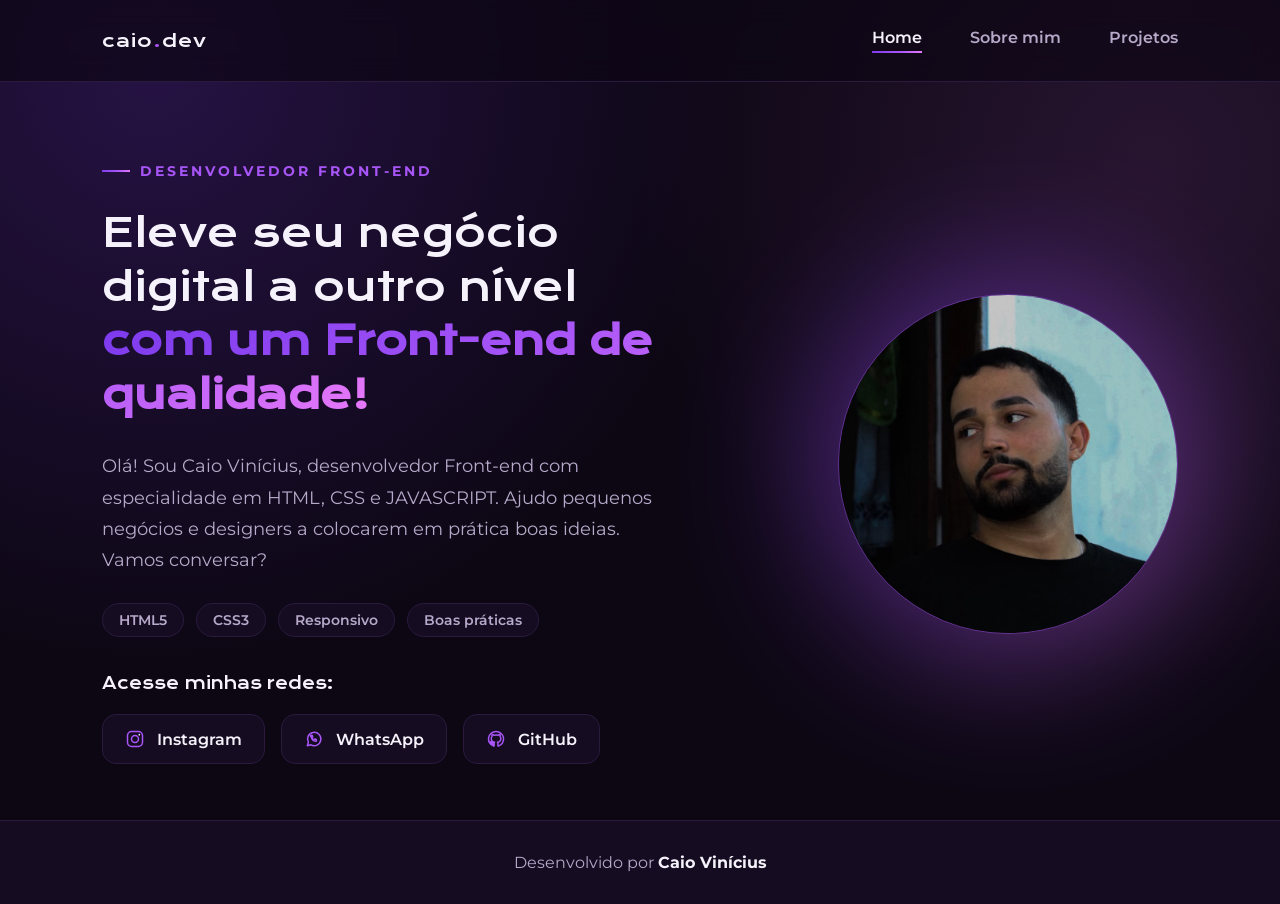
==== index.html @ 258dea43 "Update introduction text to include JavaScript expertise" ====
<!DOCTYPE html>
<html lang="pt-br">

<head>
    <meta charset="UTF-8">
    <meta name="viewport" content="width=device-width, initial-scale=1.0">
    <title>Caio Vinícius · Front-end</title>
    <meta name="description" content="Caio Vinícius, desenvolvedor Front-end especializado em HTML e CSS.">
    <link rel="icon" type="image/x-icon" href="./assets/favicon.ico">
    <link rel="icon" type="image/png" sizes="32x32" href="./assets/favicon-32.png">
    <link rel="icon" type="image/png" sizes="16x16" href="./assets/favicon-16.png">
    <link rel="apple-touch-icon" sizes="180x180" href="./assets/apple-touch-icon.png">
    <link rel="stylesheet" href="./style/style.css">
</head>

<body>
    <header class="cabecalho">
        <a class="cabecalho__logo" href="index.html">caio<span>.</span>dev</a>
        <nav class="cabecalho__menu">
            <a class="cabecalho__menu__links" href="index.html">Home</a>
            <a class="cabecalho__menu__links" href="about.html">Sobre mim</a>
            <a class="cabecalho__menu__links" href="projects.html">Projetos</a>
        </nav>
    </header>

    <main class="apresentacao">
        <section class="apresentacao__conteudo reveal">
            <p class="eyebrow">Desenvolvedor Front-end</p>
            <h1 class="apresentacao__conteudo__titulo">Eleve seu negócio digital a outro nível
                <strong class="TituloDestaque">com um Front-end de qualidade!</strong>
            </h1>
            <p class="apresentacao__conteudo__texto">Olá! Sou Caio Vinícius, desenvolvedor Front-end com
                especialidade em HTML, CSS e JAVASCRIPT. Ajudo pequenos negócios e designers a colocarem em prática boas ideias.
                Vamos conversar?</p>

            <div class="chips">
                <span class="chip">HTML5</span>
                <span class="chip">CSS3</span>
                <span class="chip">Responsivo</span>
                <span class="chip">Boas práticas</span>
            </div>

            <div class="apresentacao__links">
                <h2 class="apresentacao__links__titulo">Acesse minhas redes:</h2>
                <div class="apresentacao__links__grid">
                    <a class="apresentacao__links__link" href="https://www.instagram.com/_caioviniccius/"
                        target="_blank" rel="noopener">
                        <svg viewBox="0 0 24 24" fill="none" stroke-width="1.8" stroke-linecap="round" stroke-linejoin="round">
                            <rect x="3" y="3" width="18" height="18" rx="5" />
                            <circle cx="12" cy="12" r="4.2" />
                            <circle cx="17.2" cy="6.8" r="1" fill="currentColor" stroke="none" />
                        </svg>
                        Instagram
                    </a>
                    <a class="apresentacao__links__link" href="https://wa.me/+5574991608952" target="_blank"
                        rel="noopener">
                        <svg viewBox="0 0 24 24" fill="none" stroke-width="1.8" stroke-linecap="round" stroke-linejoin="round">
                            <path d="M4 20l1.3-4A8 8 0 1 1 8.3 19L4 20Z" />
                            <path d="M8.8 9.6c.2 2.6 2.5 4.9 5.1 5.1.9.1 1.1-.6 1.1-1.1l-.3-1-1.7-.6-1 1a5.2 5.2 0 0 1-2.5-2.5l1-1-.6-1.7-1-.3c-.5 0-1.2.2-1.1 1.1Z" />
                        </svg>
                        WhatsApp
                    </a>
                    <a class="apresentacao__links__link" href="https://github.com/Caioviniccius" target="_blank"
                        rel="noopener">
                        <svg viewBox="0 0 24 24" fill="none" stroke-width="1.8" stroke-linecap="round" stroke-linejoin="round">
                            <path d="M12 3a9 9 0 0 0-2.85 17.54c.45.08.62-.2.62-.43v-1.68c-2.5.55-3.03-1.16-3.03-1.16-.4-1.05-1-1.33-1-1.33-.83-.56.06-.55.06-.55.9.06 1.38.93 1.38.93.8 1.4 2.11 1 2.63.75.08-.59.32-1 .58-1.23-2-.23-4.1-1-4.1-4.44a3.5 3.5 0 0 1 .92-2.42c-.1-.23-.4-1.15.09-2.4 0 0 .76-.24 2.5.93a8.5 8.5 0 0 1 4.55 0c1.73-1.17 2.5-.93 2.5-.93.48 1.25.18 2.17.09 2.4a3.5 3.5 0 0 1 .92 2.42c0 3.45-2.1 4.2-4.11 4.43.33.29.62.85.62 1.72v2.55c0 .24.16.52.62.43A9 9 0 0 0 12 3Z" />
                        </svg>
                        GitHub
                    </a>
                </div>
            </div>
        </section>

        <div class="apresentacao__imagem-wrap reveal">
            <img class="apresentacao__imagem" src="./assets/perfil.jpeg" alt="Foto de Caio Vinícius">
        </div>
    </main>

    <footer class="rodape">
        <p>Desenvolvido por <strong>Caio Vinícius</strong></p>
    </footer>

    <script src="./script.js"></script>
</body>

</html>
---- style/style.css ----
@import url('https://fonts.googleapis.com/css2?family=Krona+One&family=Montserrat:ital,wght@0,100..900;1,100..900&display=swap');

:root {
    --cor-primaria: #0d0714;
    --cor-primaria-alt: #150c22;
    --cor-secundaria: #f6f2fb;
    --cor-muted: #b6a9c9;
    --cor-terciaria: #a855f7;
    --cor-terciaria-forte: #7c3aed;
    --cor-destaque: #e879f9;
    --cor-hover: #1f1330;
    --cor-borda: #2a1a3d;

    --font-primaria: "Krona One", sans-serif;
    --font-secundaria: "Montserrat", sans-serif;

    --sombra-glow: 0 0 80px rgba(168, 85, 247, .35);
    --gradiente-marca: linear-gradient(135deg, var(--cor-terciaria-forte), var(--cor-terciaria) 55%, var(--cor-destaque));
}

* {
    margin: 0;
    padding: 0;
    box-sizing: border-box;
}

html {
    scroll-behavior: smooth;
}

body {
    background-color: var(--cor-primaria);
    background-image:
        radial-gradient(circle at 12% 8%, rgba(124, 58, 237, .22), transparent 42%),
        radial-gradient(circle at 90% 18%, rgba(232, 121, 249, .12), transparent 38%);
    background-attachment: fixed;
    color: var(--cor-secundaria);
    font-family: var(--font-secundaria);
    overflow-x: hidden;
}

a {
    color: inherit;
}

img {
    max-width: 100%;
    display: block;
}

.container {
    width: min(1100px, 100%);
    margin: 0 auto;
    padding: 0 6%;
}

/* ===== Acessibilidade ===== */
a:focus-visible,
button:focus-visible {
    outline: 2px solid var(--cor-destaque);
    outline-offset: 4px;
    border-radius: 4px;
}

@media (prefers-reduced-motion: reduce) {
    *,
    *::before,
    *::after {
        animation-duration: .001ms !important;
        animation-iteration-count: 1 !important;
        transition-duration: .001ms !important;
        scroll-behavior: auto !important;
    }
}

/* ===== Cabecalho ===== */
.cabecalho {
    position: sticky;
    top: 0;
    z-index: 10;
    display: flex;
    align-items: center;
    justify-content: space-between;
    padding: 28px 8%;
    background: rgba(13, 7, 20, .7);
    backdrop-filter: blur(14px);
    border-bottom: 1px solid var(--cor-borda);
}

.cabecalho__logo {
    font-family: var(--font-primaria);
    font-size: 1.1rem;
    text-decoration: none;
    color: var(--cor-secundaria);
    letter-spacing: 1px;
}

.cabecalho__logo span {
    color: var(--cor-terciaria);
}

.cabecalho__menu {
    display: flex;
    align-items: center;
    gap: 48px;
}

.cabecalho__menu__links {
    position: relative;
    font-family: var(--font-secundaria);
    font-size: 1rem;
    font-weight: 600;
    color: var(--cor-muted);
    text-decoration: none;
    padding-bottom: 6px;
    transition: color .25s ease;
}

.cabecalho__menu__links::after {
    content: "";
    position: absolute;
    left: 0;
    bottom: 0;
    width: 0%;
    height: 2px;
    background: var(--gradiente-marca);
    transition: width .25s ease;
}

.cabecalho__menu__links:hover,
.cabecalho__menu__links--ativo {
    color: var(--cor-secundaria);
}

.cabecalho__menu__links:hover::after,
.cabecalho__menu__links--ativo::after {
    width: 100%;
}

/* ===== Apresentacao (hero) ===== */
.apresentacao {
    padding: 6% 8% 4%;
    display: flex;
    align-items: center;
    justify-content: space-between;
    gap: 64px;
    min-height: 82vh;
}

.apresentacao__conteudo {
    width: 54%;
    display: flex;
    flex-direction: column;
    gap: 28px;
    justify-content: center;
}

.eyebrow {
    font-family: var(--font-secundaria);
    font-size: .85rem;
    font-weight: 700;
    letter-spacing: 3px;
    text-transform: uppercase;
    color: var(--cor-terciaria);
    display: flex;
    align-items: center;
    gap: 10px;
}

.eyebrow::before {
    content: "";
    width: 28px;
    height: 2px;
    background: var(--gradiente-marca);
}

.apresentacao__conteudo__titulo {
    font-size: 2.4rem;
    line-height: 1.4;
    font-family: var(--font-primaria);
    font-weight: 400;
}

.TituloDestaque {
    background: var(--gradiente-marca);
    -webkit-background-clip: text;
    background-clip: text;
    color: transparent;
}

.apresentacao__conteudo__texto {
    font-size: 1.15rem;
    line-height: 1.7;
    color: var(--cor-muted);
    max-width: 560px;
}

.chips {
    display: flex;
    flex-wrap: wrap;
    gap: 12px;
}

.chip {
    font-size: .85rem;
    font-weight: 600;
    padding: 8px 16px;
    border-radius: 100px;
    border: 1px solid var(--cor-borda);
    background: var(--cor-primaria-alt);
    color: var(--cor-muted);
}

/* ===== Links / redes sociais ===== */
.apresentacao__links {
    display: flex;
    flex-direction: column;
    gap: 20px;
    margin-top: 8px;
}

.apresentacao__links__titulo {
    font-family: var(--font-primaria);
    font-size: 1rem;
    font-weight: 400;
    color: var(--cor-secundaria);
}

.apresentacao__links__grid {
    display: flex;
    flex-wrap: wrap;
    gap: 16px;
}

.apresentacao__links__link {
    display: inline-flex;
    align-items: center;
    gap: 12px;
    background: var(--cor-primaria-alt);
    text-align: center;
    border-radius: 14px;
    font-size: 1rem;
    font-weight: 600;
    padding: 14px 22px;
    text-decoration: none;
    color: var(--cor-secundaria);
    font-family: var(--font-secundaria);
    border: 1px solid var(--cor-borda);
    transition: transform .25s ease, border-color .25s ease, background .25s ease, box-shadow .25s ease;
}

.apresentacao__links__link svg {
    width: 20px;
    height: 20px;
    stroke: var(--cor-terciaria);
    transition: stroke .25s ease;
}

.apresentacao__links__link:hover {
    background: var(--cor-hover);
    border-color: var(--cor-terciaria);
    transform: translateY(-3px);
    box-shadow: 0 10px 30px rgba(168, 85, 247, .18);
}

.apresentacao__links__link:hover svg {
    stroke: var(--cor-destaque);
}

/* ===== Imagem com glow (elemento de assinatura) ===== */
.apresentacao__imagem-wrap {
    position: relative;
    width: 42%;
    max-width: 340px;
    aspect-ratio: 1 / 1;
    display: flex;
    align-items: center;
    justify-content: center;
}

.apresentacao__imagem-wrap::before {
    content: "";
    position: absolute;
    inset: -6%;
    background: var(--gradiente-marca);
    filter: blur(70px);
    opacity: .45;
    border-radius: 50%;
    animation: respirar 6s ease-in-out infinite;
    z-index: 0;
}

.apresentacao__imagem {
    position: relative;
    z-index: 1;
    width: 100%;
    height: 100%;
    object-fit: cover;
    border-radius: 50%;
    border: 1px solid rgba(168, 85, 247, .4);
}

@keyframes respirar {
    0%, 100% { transform: scale(1); opacity: .4; }
    50% { transform: scale(1.08); opacity: .6; }
}

/* ===== Secao genérica ===== */
.secao {
    padding: 5% 8%;
}

.secao__cabecalho {
    display: flex;
    flex-direction: column;
    gap: 12px;
    margin-bottom: 48px;
    max-width: 640px;
}

.secao__titulo {
    font-family: var(--font-primaria);
    font-size: 1.9rem;
    font-weight: 400;
    line-height: 1.4;
}

.secao__texto {
    color: var(--cor-muted);
    font-size: 1.05rem;
    line-height: 1.7;
}

/* ===== Pagina Sobre ===== */
.sobre {
    padding: 6% 8%;
    display: flex;
    align-items: flex-start;
    gap: 64px;
}

.sobre__imagem-wrap {
    position: relative;
    width: 34%;
    max-width: 320px;
    aspect-ratio: 1 / 1;
    flex-shrink: 0;
}

.sobre__imagem-wrap::before {
    content: "";
    position: absolute;
    inset: -8%;
    background: var(--gradiente-marca);
    filter: blur(60px);
    opacity: .35;
    border-radius: 50%;
    z-index: 0;
}

.sobre__imagem {
    position: relative;
    z-index: 1;
    width: 100%;
    height: 100%;
    object-fit: cover;
    border-radius: 50%;
    border: 1px solid rgba(168, 85, 247, .4);
}

.sobre__conteudo {
    display: flex;
    flex-direction: column;
    gap: 24px;
}

.sobre__texto {
    font-size: 1.1rem;
    line-height: 1.8;
    color: var(--cor-muted);
}

.jornada {
    margin-top: 16px;
    display: flex;
    flex-direction: column;
    gap: 18px;
}

.jornada__titulo {
    font-family: var(--font-primaria);
    font-size: 1.1rem;
    font-weight: 400;
}

.jornada__lista {
    list-style: none;
    display: flex;
    flex-direction: column;
    gap: 14px;
}

.jornada__item {
    display: flex;
    align-items: center;
    gap: 16px;
    padding: 16px 20px;
    background: var(--cor-primaria-alt);
    border: 1px solid var(--cor-borda);
    border-radius: 14px;
}

.jornada__marca {
    width: 10px;
    height: 10px;
    border-radius: 50%;
    background: var(--gradiente-marca);
    flex-shrink: 0;
    box-shadow: 0 0 12px rgba(168, 85, 247, .6);
}

.jornada__item strong {
    font-family: var(--font-secundaria);
    color: var(--cor-secundaria);
}

.jornada__item span {
    color: var(--cor-muted);
    font-size: .95rem;
}

/* ===== Pagina Projetos ===== */
.projetos__grid {
    display: grid;
    grid-template-columns: repeat(auto-fit, minmax(280px, 340px));
    gap: 28px;
}

.card-projeto {
    display: flex;
    flex-direction: column;
    background: var(--cor-primaria-alt);
    border: 1px solid var(--cor-borda);
    border-radius: 20px;
    overflow: hidden;
    transition: transform .3s ease, border-color .3s ease, box-shadow .3s ease;
}

.card-projeto:hover {
    transform: translateY(-6px);
    border-color: var(--cor-terciaria);
    box-shadow: 0 20px 40px rgba(124, 58, 237, .22);
}

.card-projeto__capa {
    height: 160px;
    display: flex;
    align-items: center;
    justify-content: center;
    font-family: var(--font-primaria);
    font-size: 1.6rem;
    color: rgba(255, 255, 255, .85);
}

.card-projeto__capa--1 {
    background: linear-gradient(135deg, #6d28d9, #a855f7);
}

.card-projeto__capa--2 {
    background: linear-gradient(135deg, #7c3aed, #d946ef);
}

.card-projeto__capa--3 {
    background: linear-gradient(135deg, #4c1d95, #a855f7 60%, #e879f9);
}

.card-projeto__capa--marca {
    background: linear-gradient(135deg, #fff0e9, #ffd9cf);
    padding: 20px;
}

.card-projeto__capa--marca img {
    width: 56px;
    height: 56px;
    object-fit: contain;
    filter: drop-shadow(0 8px 16px rgba(255, 47, 49, .35));
}

.card-projeto__capa--ilumicar {
    background: linear-gradient(135deg, #0a0a0b, #2a0605 60%, #e0231f);
    display: flex;
    align-items: center;
    justify-content: center;
    font-family: var(--font-primaria);
    font-size: 1.3rem;
    letter-spacing: 1px;
    color: #fff;
}

.card-projeto__capa--barbearia {
    background: linear-gradient(135deg, #050505, #1a1a1a 65%, #3a3a38);
    display: flex;
    align-items: center;
    justify-content: center;
    font-family: 'Montserrat', var(--font-primaria), sans-serif;
    font-weight: 800;
    font-size: 1.15rem;
    letter-spacing: 2px;
    color: #f6f5f2;
    text-transform: uppercase;
    text-align: center;
    padding: 12px;
}

.card-projeto__capa--dentista {
    background: linear-gradient(135deg, #0e2a4d, #1c5fa8 60%, #4fc3f7);
    display: flex;
    align-items: center;
    justify-content: center;
    font-family: var(--font-primaria);
    font-size: 1.05rem;
    letter-spacing: .5px;
    color: #fff;
    text-align: center;
    padding: 12px;
}

.card-projeto__capa--pizzaria {
    background: linear-gradient(135deg, #1a3d1f, #2f7a3d 55%, #c62828);
    display: flex;
    align-items: center;
    justify-content: center;
    font-family: var(--font-primaria);
    font-size: 1.1rem;
    letter-spacing: 1px;
    color: #fff;
    text-align: center;
    padding: 12px;
}

.card-projeto__selo {
    align-self: flex-start;
    font-size: .7rem;
    font-weight: 700;
    letter-spacing: .5px;
    text-transform: uppercase;
    padding: 4px 12px;
    border-radius: 100px;
    background: rgba(168, 85, 247, .18);
    color: var(--cor-destaque);
    border: 1px solid rgba(168, 85, 247, .4);
}

.card-projeto__corpo {
    padding: 24px;
    display: flex;
    flex-direction: column;
    gap: 12px;
    flex: 1;
}

.card-projeto__titulo {
    font-family: var(--font-secundaria);
    font-weight: 700;
    font-size: 1.1rem;
}

.card-projeto__texto {
    color: var(--cor-muted);
    font-size: .95rem;
    line-height: 1.6;
    flex: 1;
}

.card-projeto__tags {
    display: flex;
    flex-wrap: wrap;
    gap: 8px;
}

.card-projeto__tag {
    font-size: .75rem;
    font-weight: 600;
    padding: 4px 12px;
    border-radius: 100px;
    background: var(--cor-hover);
    color: var(--cor-terciaria);
}

.card-projeto__link {
    display: inline-flex;
    align-items: center;
    gap: 8px;
    margin-top: 4px;
    font-size: .9rem;
    font-weight: 700;
    color: var(--cor-secundaria);
}

.card-projeto__link svg {
    width: 16px;
    height: 16px;
    stroke: var(--cor-terciaria);
    transition: transform .25s ease;
}

.card-projeto:hover .card-projeto__link svg {
    transform: translate(3px, -3px);
}

.card-projeto__acoes {
    display: flex;
    gap: 10px;
    margin-top: 6px;
}

.card-projeto__botao {
    flex: 1;
    display: inline-flex;
    align-items: center;
    justify-content: center;
    gap: 8px;
    padding: 11px 14px;
    border-radius: 10px;
    font-size: .85rem;
    font-weight: 700;
    font-family: var(--font-secundaria);
    text-decoration: none;
    border: 1px solid transparent;
    transition: transform .2s ease, border-color .2s ease, background .2s ease, color .2s ease;
}

.card-projeto__botao svg {
    width: 15px;
    height: 15px;
    flex-shrink: 0;
}

.card-projeto__botao--principal {
    background: var(--gradiente-marca);
    color: #fff;
}

.card-projeto__botao--principal:hover {
    transform: translateY(-2px);
    box-shadow: 0 10px 24px rgba(168, 85, 247, .35);
}

.card-projeto__botao--secundario {
    background: transparent;
    border-color: var(--cor-borda);
    color: var(--cor-muted);
}

.card-projeto__botao--secundario:hover {
    border-color: var(--cor-terciaria);
    color: var(--cor-secundaria);
}

.card-projeto__botao--desabilitado {
    opacity: .45;
    pointer-events: none;
}

.aviso-projetos {
    margin-top: 40px;
    padding: 20px 24px;
    border: 1px dashed var(--cor-borda);
    border-radius: 14px;
    color: var(--cor-muted);
    font-size: .95rem;
    line-height: 1.6;
}

/* ===== Revelação ao rolar ===== */
.reveal {
    opacity: 0;
    transform: translateY(24px);
    transition: opacity .7s ease, transform .7s ease;
}

.reveal--visivel {
    opacity: 1;
    transform: none;
}

/* ===== Rodape ===== */
.rodape {
    color: var(--cor-muted);
    background: var(--cor-primaria-alt);
    border-top: 1px solid var(--cor-borda);
    display: flex;
    flex-direction: column;
    align-items: center;
    gap: 6px;
    padding: 32px;
    font-family: var(--font-secundaria);
    font-size: 1rem;
    text-align: center;
}

.rodape strong {
    color: var(--cor-secundaria);
}

/* ===== Responsivo ===== */
@media (max-width: 1200px) {
    .cabecalho {
        flex-direction: column;
        gap: 18px;
        padding: 24px 10%;
    }

    .cabecalho__menu {
        justify-content: center;
    }

    .apresentacao {
        flex-direction: column-reverse;
        padding: 8% 6%;
        text-align: left;
    }

    .apresentacao__conteudo,
    .apresentacao__imagem-wrap {
        width: 100%;
    }

    .apresentacao__imagem-wrap {
        max-width: 340px;
    }

    .sobre {
        flex-direction: column;
        padding: 8% 6%;
    }

    .sobre__imagem-wrap {
        width: 60%;
        max-width: 320px;
        align-self: center;
    }

    .projetos__grid {
        grid-template-columns: 1fr;
    }

    .secao {
        padding: 8% 6%;
    }
}

@media (max-width: 620px) {
    .apresentacao__conteudo__titulo {
        font-size: 1.8rem;
    }

    .apresentacao__links__link {
        width: 100%;
        justify-content: center;
    }
}
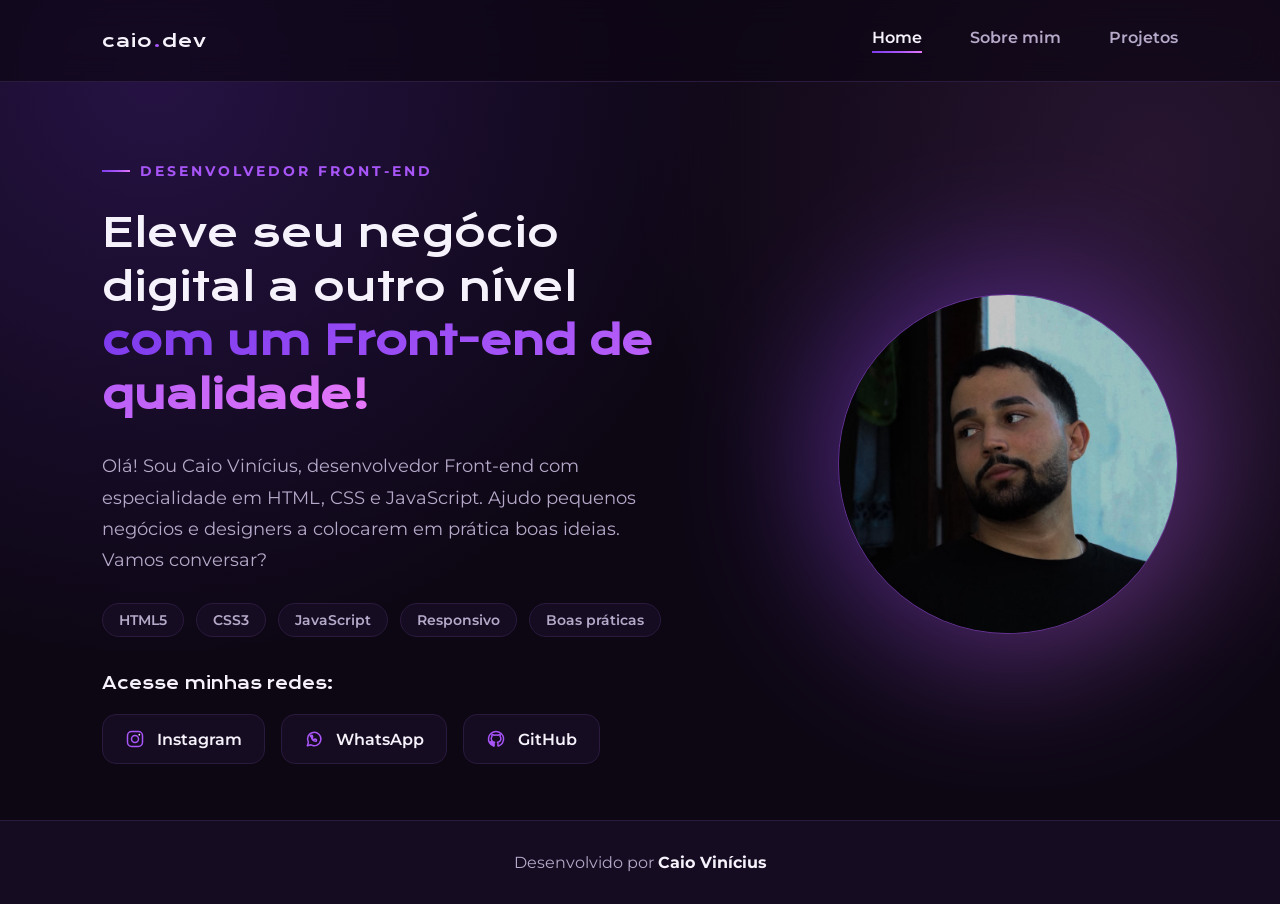
==== commit 82e1c5c4: "Add files via upload" ====
--- a/index.html
+++ b/index.html
@@ -30,12 +30,13 @@
                 <strong class="TituloDestaque">com um Front-end de qualidade!</strong>
             </h1>
             <p class="apresentacao__conteudo__texto">Olá! Sou Caio Vinícius, desenvolvedor Front-end com
-                especialidade em HTML, CSS e JAVASCRIPT. Ajudo pequenos negócios e designers a colocarem em prática boas ideias.
-                Vamos conversar?</p>
+                especialidade em HTML, CSS e JavaScript. Ajudo pequenos negócios e designers a colocarem em prática
+                boas ideias. Vamos conversar?</p>
 
             <div class="chips">
                 <span class="chip">HTML5</span>
                 <span class="chip">CSS3</span>
+                <span class="chip">JavaScript</span>
                 <span class="chip">Responsivo</span>
                 <span class="chip">Boas práticas</span>
             </div>
--- a/style/style.css
+++ b/style/style.css
@@ -536,6 +536,21 @@
     color: #fff;
     text-align: center;
     padding: 12px;
+}
+
+.card-projeto__capa--pontomix {
+    background: linear-gradient(135deg, #000000, #1a1a1a 55%, #e3a730);
+    display: flex;
+    align-items: center;
+    justify-content: center;
+    padding: 20px;
+}
+
+.card-projeto__capa--pontomix img {
+    width: 64px;
+    height: 64px;
+    object-fit: contain;
+    filter: drop-shadow(0 8px 16px rgba(227, 167, 48, .35));
 }
 
 .card-projeto__selo {
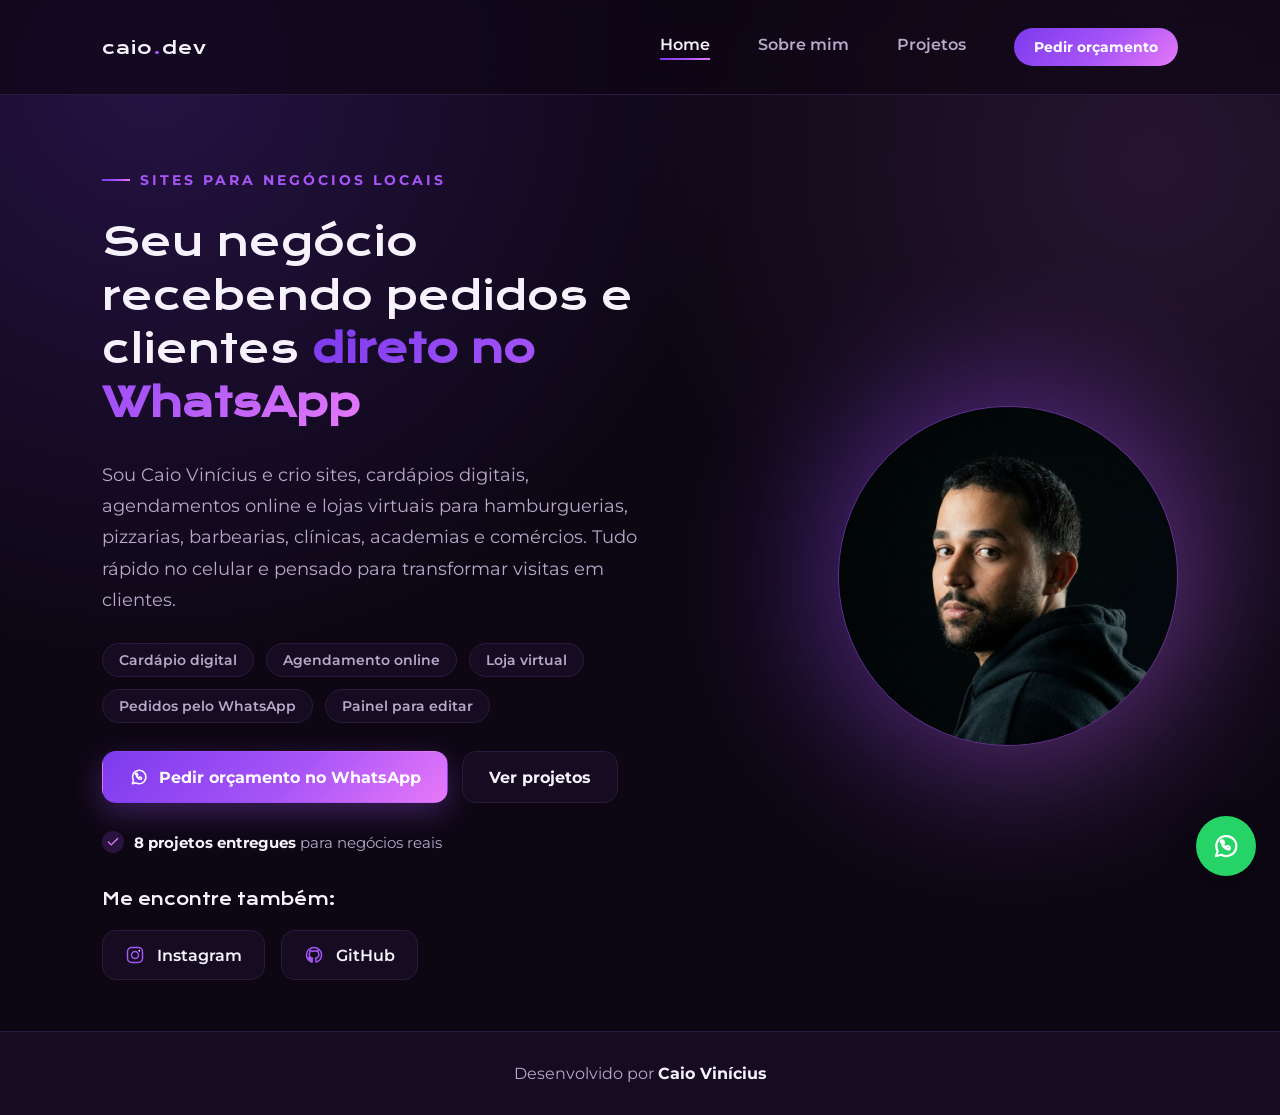
==== commit 6991e28b: "Reposiciona o portfólio para atrair clientes - Textos da Home, Sobre mim e Projetos falando com dono" ====
--- a/index.html
+++ b/index.html
@@ -4,8 +4,20 @@
 <head>
     <meta charset="UTF-8">
     <meta name="viewport" content="width=device-width, initial-scale=1.0">
-    <title>Caio Vinícius · Front-end</title>
-    <meta name="description" content="Caio Vinícius, desenvolvedor Front-end especializado em HTML e CSS.">
+    <title>Caio Vinícius · Sites para negócios locais</title>
+    <meta name="description" content="Sites, cardápios digitais, agendamentos online e lojas virtuais que levam clientes direto para o WhatsApp do seu negócio.">
+    <meta name="theme-color" content="#0d0714">
+    <meta property="og:type" content="website">
+    <meta property="og:locale" content="pt_BR">
+    <meta property="og:site_name" content="Caio Vinícius">
+    <meta property="og:title" content="Caio Vinícius · Sites para negócios locais">
+    <meta property="og:description" content="Sites, cardápios digitais, agendamentos online e lojas virtuais que levam clientes direto para o WhatsApp do seu negócio.">
+    <meta property="og:url" content="https://portflio-three-ashen.vercel.app/">
+    <meta property="og:image" content="https://portflio-three-ashen.vercel.app/assets/og-image.jpg">
+    <meta property="og:image:width" content="1200">
+    <meta property="og:image:height" content="630">
+    <meta property="og:image:alt" content="Caio Vinícius, sites para negócios locais">
+    <meta name="twitter:card" content="summary_large_image">
     <link rel="icon" type="image/x-icon" href="./assets/favicon.ico">
     <link rel="icon" type="image/png" sizes="32x32" href="./assets/favicon-32.png">
     <link rel="icon" type="image/png" sizes="16x16" href="./assets/favicon-16.png">
@@ -20,29 +32,48 @@
             <a class="cabecalho__menu__links" href="index.html">Home</a>
             <a class="cabecalho__menu__links" href="about.html">Sobre mim</a>
             <a class="cabecalho__menu__links" href="projects.html">Projetos</a>
+            <a class="cabecalho__cta" href="https://wa.me/5574991608952?text=Ol%C3%A1%2C%20Caio!%20Vim%20pelo%20seu%20portf%C3%B3lio%20e%20quero%20um%20or%C3%A7amento%20para%20o%20meu%20site." target="_blank" rel="noopener">Pedir orçamento</a>
         </nav>
     </header>
 
     <main class="apresentacao">
         <section class="apresentacao__conteudo reveal">
-            <p class="eyebrow">Desenvolvedor Front-end</p>
-            <h1 class="apresentacao__conteudo__titulo">Eleve seu negócio digital a outro nível
-                <strong class="TituloDestaque">com um Front-end de qualidade!</strong>
+            <p class="eyebrow">Sites para negócios locais</p>
+            <h1 class="apresentacao__conteudo__titulo">Seu negócio recebendo pedidos e clientes
+                <strong class="TituloDestaque">direto no WhatsApp</strong>
             </h1>
-            <p class="apresentacao__conteudo__texto">Olá! Sou Caio Vinícius, desenvolvedor Front-end com
-                especialidade em HTML, CSS e JavaScript. Ajudo pequenos negócios e designers a colocarem em prática
-                boas ideias. Vamos conversar?</p>
+            <p class="apresentacao__conteudo__texto">Sou Caio Vinícius e crio sites, cardápios digitais,
+                agendamentos online e lojas virtuais para hamburguerias, pizzarias, barbearias, clínicas,
+                academias e comércios. Tudo rápido no celular e pensado para transformar visitas em clientes.</p>
 
             <div class="chips">
-                <span class="chip">HTML5</span>
-                <span class="chip">CSS3</span>
-                <span class="chip">JavaScript</span>
-                <span class="chip">Responsivo</span>
-                <span class="chip">Boas práticas</span>
+                <span class="chip">Cardápio digital</span>
+                <span class="chip">Agendamento online</span>
+                <span class="chip">Loja virtual</span>
+                <span class="chip">Pedidos pelo WhatsApp</span>
+                <span class="chip">Painel para editar</span>
             </div>
 
+            <div class="apresentacao__ctas">
+                <a class="botao botao--principal" href="https://wa.me/5574991608952?text=Ol%C3%A1%2C%20Caio!%20Vim%20pelo%20seu%20portf%C3%B3lio%20e%20quero%20um%20or%C3%A7amento%20para%20o%20meu%20site." target="_blank" rel="noopener">
+                    <svg viewBox="0 0 24 24" fill="none" stroke="currentColor" stroke-width="1.8" stroke-linecap="round" stroke-linejoin="round">
+                    <path d="M4 20l1.3-4A8 8 0 1 1 8.3 19L4 20Z" />
+                    <path d="M8.8 9.6c.2 2.6 2.5 4.9 5.1 5.1.9.1 1.1-.6 1.1-1.1l-.3-1-1.7-.6-1 1a5.2 5.2 0 0 1-2.5-2.5l1-1-.6-1.7-1-.3c-.5 0-1.2.2-1.1 1.1Z" />
+                </svg>
+                    Pedir orçamento no WhatsApp
+                </a>
+                <a class="botao botao--secundario" href="projects.html">Ver projetos</a>
+            </div>
+
+            <p class="selo-confianca">
+                <svg viewBox="0 0 24 24" fill="none" stroke="currentColor" stroke-width="2.2" stroke-linecap="round" stroke-linejoin="round">
+                    <path d="M20 6L9 17l-5-5" />
+                </svg>
+                <span><strong>8 projetos entregues</strong> para negócios reais</span>
+            </p>
+
             <div class="apresentacao__links">
-                <h2 class="apresentacao__links__titulo">Acesse minhas redes:</h2>
+                <h2 class="apresentacao__links__titulo">Me encontre também:</h2>
                 <div class="apresentacao__links__grid">
                     <a class="apresentacao__links__link" href="https://www.instagram.com/_caioviniccius/"
                         target="_blank" rel="noopener">
@@ -52,14 +83,6 @@
                             <circle cx="17.2" cy="6.8" r="1" fill="currentColor" stroke="none" />
                         </svg>
                         Instagram
-                    </a>
-                    <a class="apresentacao__links__link" href="https://wa.me/+5574991608952" target="_blank"
-                        rel="noopener">
-                        <svg viewBox="0 0 24 24" fill="none" stroke-width="1.8" stroke-linecap="round" stroke-linejoin="round">
-                            <path d="M4 20l1.3-4A8 8 0 1 1 8.3 19L4 20Z" />
-                            <path d="M8.8 9.6c.2 2.6 2.5 4.9 5.1 5.1.9.1 1.1-.6 1.1-1.1l-.3-1-1.7-.6-1 1a5.2 5.2 0 0 1-2.5-2.5l1-1-.6-1.7-1-.3c-.5 0-1.2.2-1.1 1.1Z" />
-                        </svg>
-                        WhatsApp
                     </a>
                     <a class="apresentacao__links__link" href="https://github.com/Caioviniccius" target="_blank"
                         rel="noopener">
@@ -81,6 +104,14 @@
         <p>Desenvolvido por <strong>Caio Vinícius</strong></p>
     </footer>
 
+    <a class="whatsapp-flutuante" href="https://wa.me/5574991608952?text=Ol%C3%A1%2C%20Caio!%20Vim%20pelo%20seu%20portf%C3%B3lio%20e%20quero%20um%20or%C3%A7amento%20para%20o%20meu%20site." target="_blank" rel="noopener"
+        aria-label="Pedir orçamento pelo WhatsApp">
+        <svg viewBox="0 0 24 24" fill="none" stroke="currentColor" stroke-width="1.8" stroke-linecap="round" stroke-linejoin="round">
+                <path d="M4 20l1.3-4A8 8 0 1 1 8.3 19L4 20Z" />
+                <path d="M8.8 9.6c.2 2.6 2.5 4.9 5.1 5.1.9.1 1.1-.6 1.1-1.1l-.3-1-1.7-.6-1 1a5.2 5.2 0 0 1-2.5-2.5l1-1-.6-1.7-1-.3c-.5 0-1.2.2-1.1 1.1Z" />
+            </svg>
+    </a>
+
     <script src="./script.js"></script>
 </body>
 
--- a/style/style.css
+++ b/style/style.css
@@ -137,6 +137,23 @@
     width: 100%;
 }
 
+.cabecalho__cta {
+    padding: 10px 20px;
+    border-radius: 100px;
+    background: var(--gradiente-marca);
+    color: #fff;
+    font-family: var(--font-secundaria);
+    font-size: .9rem;
+    font-weight: 700;
+    text-decoration: none;
+    transition: transform .25s ease, box-shadow .25s ease;
+}
+
+.cabecalho__cta:hover {
+    transform: translateY(-2px);
+    box-shadow: 0 10px 24px rgba(168, 85, 247, .35);
+}
+
 /* ===== Apresentacao (hero) ===== */
 .apresentacao {
     padding: 6% 8% 4%;
@@ -209,6 +226,146 @@
     border: 1px solid var(--cor-borda);
     background: var(--cor-primaria-alt);
     color: var(--cor-muted);
+}
+
+/* ===== Botões de chamada ===== */
+.apresentacao__ctas {
+    display: flex;
+    flex-wrap: wrap;
+    gap: 14px;
+}
+
+.botao {
+    display: inline-flex;
+    align-items: center;
+    justify-content: center;
+    gap: 10px;
+    padding: 15px 26px;
+    border-radius: 14px;
+    font-family: var(--font-secundaria);
+    font-size: 1rem;
+    font-weight: 700;
+    text-decoration: none;
+    border: 1px solid transparent;
+    transition: transform .25s ease, box-shadow .25s ease, border-color .25s ease, background .25s ease;
+}
+
+.botao svg {
+    width: 20px;
+    height: 20px;
+    flex-shrink: 0;
+}
+
+.botao--principal {
+    background: var(--gradiente-marca);
+    color: #fff;
+    box-shadow: 0 10px 30px rgba(168, 85, 247, .3);
+}
+
+.botao--principal:hover {
+    transform: translateY(-3px);
+    box-shadow: 0 14px 36px rgba(168, 85, 247, .45);
+}
+
+.botao--secundario {
+    background: var(--cor-primaria-alt);
+    border-color: var(--cor-borda);
+    color: var(--cor-secundaria);
+}
+
+.botao--secundario:hover {
+    border-color: var(--cor-terciaria);
+    background: var(--cor-hover);
+    transform: translateY(-3px);
+}
+
+.selo-confianca {
+    display: flex;
+    align-items: center;
+    gap: 10px;
+    color: var(--cor-muted);
+    font-size: .95rem;
+}
+
+.selo-confianca svg {
+    width: 22px;
+    height: 22px;
+    padding: 4px;
+    border-radius: 50%;
+    background: rgba(168, 85, 247, .18);
+    stroke: var(--cor-destaque);
+    flex-shrink: 0;
+}
+
+.selo-confianca strong {
+    color: var(--cor-secundaria);
+}
+
+/* ===== Botão flutuante do WhatsApp ===== */
+.whatsapp-flutuante {
+    position: fixed;
+    right: 24px;
+    bottom: 24px;
+    z-index: 20;
+    width: 60px;
+    height: 60px;
+    display: grid;
+    place-items: center;
+    border-radius: 50%;
+    background: #25d366;
+    color: #fff;
+    box-shadow: 0 10px 30px rgba(0, 0, 0, .4), 0 0 0 0 rgba(37, 211, 102, .5);
+    animation: pulso-whatsapp 2.6s ease-out infinite;
+    transition: transform .25s ease;
+}
+
+.whatsapp-flutuante:hover {
+    transform: scale(1.08);
+}
+
+.whatsapp-flutuante svg {
+    width: 30px;
+    height: 30px;
+}
+
+@keyframes pulso-whatsapp {
+    0% { box-shadow: 0 10px 30px rgba(0, 0, 0, .4), 0 0 0 0 rgba(37, 211, 102, .5); }
+    70%, 100% { box-shadow: 0 10px 30px rgba(0, 0, 0, .4), 0 0 0 16px rgba(37, 211, 102, 0); }
+}
+
+body.modal-aberto .whatsapp-flutuante {
+    display: none;
+}
+
+/* ===== Chamada final ===== */
+.chamada-final {
+    margin-top: 56px;
+    padding: 48px 32px;
+    display: flex;
+    flex-direction: column;
+    align-items: center;
+    gap: 16px;
+    text-align: center;
+    border: 1px solid var(--cor-borda);
+    border-radius: 24px;
+    background:
+        radial-gradient(circle at 50% 0%, rgba(168, 85, 247, .25), transparent 60%),
+        var(--cor-primaria-alt);
+}
+
+.chamada-final__titulo {
+    font-family: var(--font-primaria);
+    font-size: 1.5rem;
+    font-weight: 400;
+    line-height: 1.4;
+}
+
+.chamada-final__texto {
+    max-width: 520px;
+    color: var(--cor-muted);
+    font-size: 1.05rem;
+    line-height: 1.7;
+    margin-bottom: 8px;
 }
 
 /* ===== Links / redes sociais ===== */
@@ -411,12 +568,20 @@
 }
 
 .jornada__marca {
-    width: 10px;
-    height: 10px;
+    width: 30px;
+    height: 30px;
+    display: grid;
+    place-items: center;
     border-radius: 50%;
     background: var(--gradiente-marca);
     flex-shrink: 0;
     box-shadow: 0 0 12px rgba(168, 85, 247, .6);
+    font-size: .85rem;
+    font-weight: 800;
+}
+
+.jornada__item .jornada__marca {
+    color: #fff;
 }
 
 .jornada__item strong {
@@ -495,6 +660,33 @@
     font-size: 1.3rem;
     letter-spacing: 1px;
     color: #fff;
+}
+
+.card-projeto__capa--f5 {
+    background: radial-gradient(circle at 78% 28%, #3a2e63, transparent 55%), linear-gradient(135deg, #0b0d10 35%, #ff5a00);
+    display: flex;
+    align-items: center;
+    justify-content: center;
+    text-align: center;
+    font-family: var(--font-primaria);
+    font-size: 1.3rem;
+    font-weight: 900;
+    font-style: italic;
+    text-transform: uppercase;
+    color: #fff;
+}
+
+.card-projeto__capa--cardoso {
+    background: linear-gradient(135deg, #0b0b0b 40%, #2a0a0a 70%, #8f1d1d);
+    display: flex;
+    align-items: center;
+    justify-content: center;
+    text-align: center;
+    font-family: Georgia, 'Times New Roman', serif;
+    font-size: 1.2rem;
+    letter-spacing: 2px;
+    text-transform: uppercase;
+    color: #ececea;
 }
 
 .card-projeto__capa--barbearia {
@@ -677,14 +869,134 @@
     pointer-events: none;
 }
 
-.aviso-projetos {
-    margin-top: 40px;
-    padding: 20px 24px;
-    border: 1px dashed var(--cor-borda);
-    border-radius: 14px;
-    color: var(--cor-muted);
-    font-size: .95rem;
-    line-height: 1.6;
+/* Cards compactos: descrição e botões aparecem só no "Ver mais" */
+.projetos__grid--compacto .card-projeto__texto,
+.projetos__grid--compacto .card-projeto__acoes {
+    display: none;
+}
+
+.projetos__grid--compacto .card-projeto__tags {
+    flex: 1;
+    align-content: flex-start;
+}
+
+.card-projeto__ver-mais {
+    display: inline-flex;
+    align-items: center;
+    justify-content: center;
+    gap: 8px;
+    margin-top: 6px;
+    padding: 11px 14px;
+    border-radius: 10px;
+    border: 1px solid var(--cor-borda);
+    background: transparent;
+    color: var(--cor-secundaria);
+    font-family: var(--font-secundaria);
+    font-size: .85rem;
+    font-weight: 700;
+    cursor: pointer;
+    transition: border-color .2s ease, background .2s ease;
+}
+
+.card-projeto__ver-mais svg {
+    width: 15px;
+    height: 15px;
+    stroke: var(--cor-terciaria);
+    transition: transform .25s ease;
+}
+
+.card-projeto__ver-mais:hover,
+.card-projeto__ver-mais:focus-visible {
+    border-color: var(--cor-terciaria);
+    background: var(--cor-hover);
+}
+
+.card-projeto__ver-mais:hover svg {
+    transform: translateX(3px);
+}
+
+/* Caixa com os detalhes do projeto */
+body.modal-aberto {
+    overflow: hidden;
+}
+
+.modal-projeto {
+    width: min(720px, calc(100% - 32px));
+    max-height: calc(100dvh - 48px);
+    margin: auto;
+    padding: 0;
+    border: 1px solid var(--cor-borda);
+    border-radius: 24px;
+    background: var(--cor-primaria-alt);
+    color: var(--cor-secundaria);
+    box-shadow: 0 30px 80px rgba(0, 0, 0, .55), var(--sombra-glow);
+    overflow: hidden auto;
+}
+
+.modal-projeto::backdrop {
+    background: rgba(8, 4, 14, .75);
+    backdrop-filter: blur(4px);
+}
+
+.modal-projeto[open] {
+    animation: modal-entrada .3s ease;
+}
+
+@keyframes modal-entrada {
+    from {
+        opacity: 0;
+        transform: translateY(20px) scale(.97);
+    }
+}
+
+.modal-projeto__fechar {
+    position: absolute;
+    top: 14px;
+    right: 14px;
+    z-index: 1;
+    width: 40px;
+    height: 40px;
+    display: grid;
+    place-items: center;
+    border: 1px solid rgba(255, 255, 255, .2);
+    border-radius: 50%;
+    background: rgba(13, 7, 20, .6);
+    color: #fff;
+    cursor: pointer;
+    transition: background .2s ease, border-color .2s ease;
+}
+
+.modal-projeto__fechar:hover {
+    background: var(--cor-terciaria-forte);
+    border-color: var(--cor-terciaria);
+}
+
+.modal-projeto__fechar svg {
+    width: 18px;
+    height: 18px;
+}
+
+.modal-projeto .card-projeto__capa {
+    height: 240px;
+    font-size: 1.8rem;
+}
+
+.modal-projeto .card-projeto__corpo {
+    padding: 32px;
+    gap: 16px;
+}
+
+.modal-projeto .card-projeto__titulo {
+    font-size: 1.5rem;
+}
+
+.modal-projeto .card-projeto__texto {
+    font-size: 1.02rem;
+    line-height: 1.7;
+}
+
+.modal-projeto .card-projeto__acoes {
+    margin-top: 10px;
 }
 
 /* ===== Revelação ao rolar ===== */
@@ -774,4 +1086,52 @@
         width: 100%;
         justify-content: center;
     }
-}
+
+    .cabecalho__cta {
+        display: none;
+    }
+
+    .cabecalho__menu {
+        gap: 32px;
+    }
+
+    .apresentacao__ctas .botao {
+        width: 100%;
+    }
+
+    .chamada-final {
+        padding: 36px 20px;
+    }
+
+    .chamada-final .botao {
+        width: 100%;
+    }
+
+    .chamada-final__titulo {
+        font-size: 1.2rem;
+    }
+
+    .whatsapp-flutuante {
+        right: 16px;
+        bottom: 16px;
+        width: 56px;
+        height: 56px;
+    }
+
+    .modal-projeto .card-projeto__capa {
+        height: 170px;
+        font-size: 1.4rem;
+    }
+
+    .modal-projeto .card-projeto__corpo {
+        padding: 24px;
+    }
+
+    .modal-projeto .card-projeto__titulo {
+        font-size: 1.25rem;
+    }
+
+    .modal-projeto .card-projeto__acoes {
+        flex-direction: column;
+    }
+}
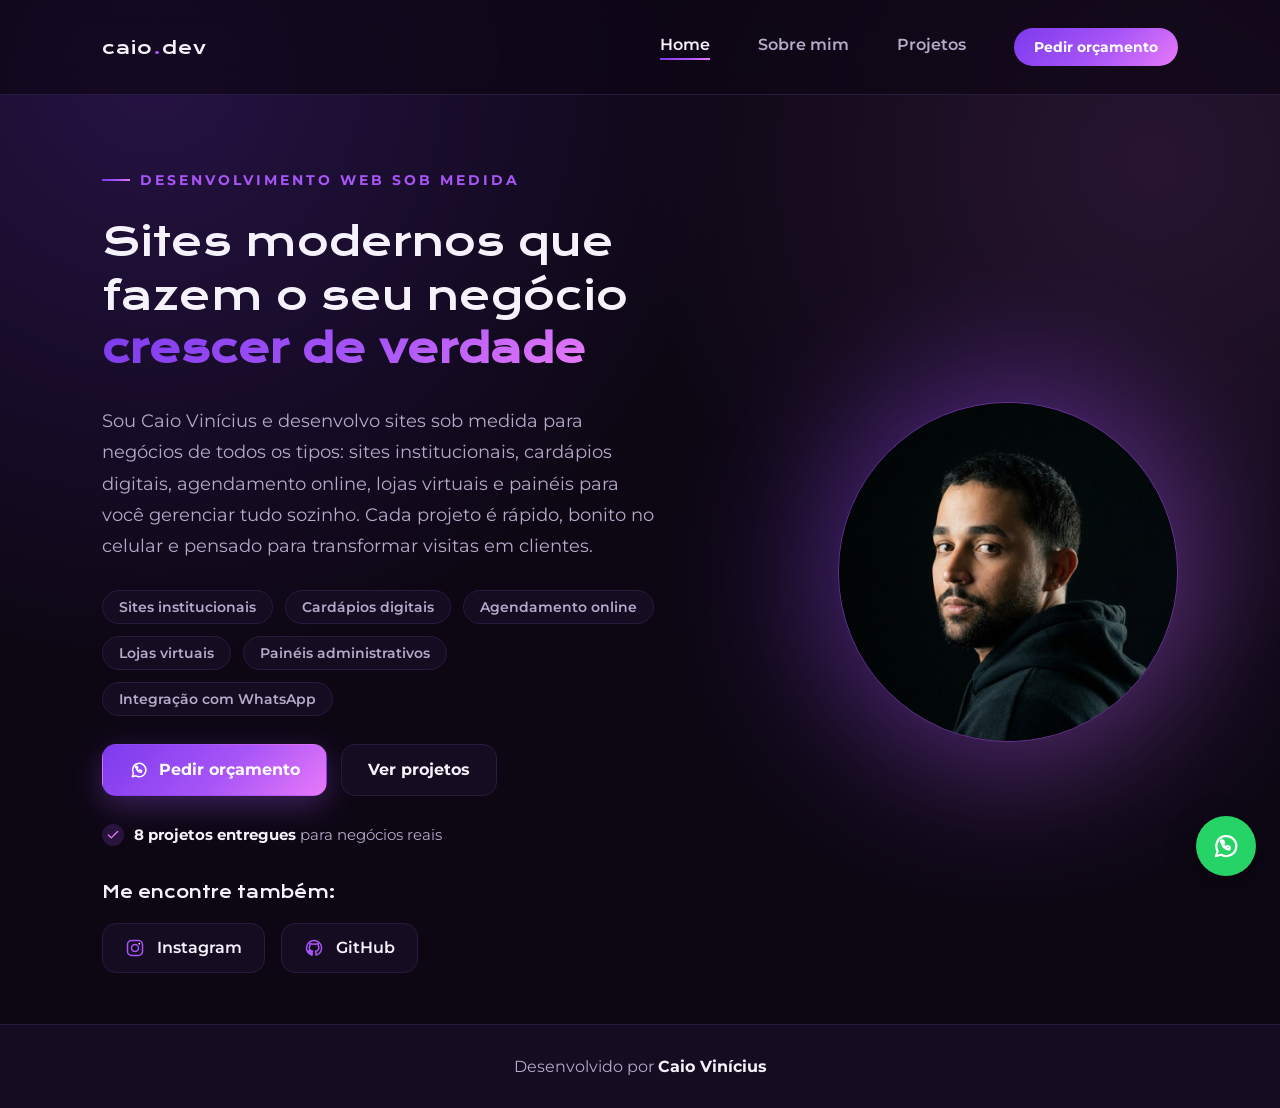
==== commit d7bce6c7: "Tira o foco do WhatsApp do título da Home O título passa a falar de sites sob medida para o negócio " ====
--- a/index.html
+++ b/index.html
@@ -4,19 +4,19 @@
 <head>
     <meta charset="UTF-8">
     <meta name="viewport" content="width=device-width, initial-scale=1.0">
-    <title>Caio Vinícius · Sites para negócios locais</title>
-    <meta name="description" content="Sites, cardápios digitais, agendamentos online e lojas virtuais que levam clientes direto para o WhatsApp do seu negócio.">
+    <title>Caio Vinícius · Desenvolvimento web sob medida</title>
+    <meta name="description" content="Sites institucionais, cardápios digitais, agendamento online, lojas virtuais e painéis administrativos feitos sob medida para o seu negócio crescer.">
     <meta name="theme-color" content="#0d0714">
     <meta property="og:type" content="website">
     <meta property="og:locale" content="pt_BR">
     <meta property="og:site_name" content="Caio Vinícius">
-    <meta property="og:title" content="Caio Vinícius · Sites para negócios locais">
-    <meta property="og:description" content="Sites, cardápios digitais, agendamentos online e lojas virtuais que levam clientes direto para o WhatsApp do seu negócio.">
+    <meta property="og:title" content="Caio Vinícius · Desenvolvimento web sob medida">
+    <meta property="og:description" content="Sites institucionais, cardápios digitais, agendamento online, lojas virtuais e painéis administrativos feitos sob medida para o seu negócio crescer.">
     <meta property="og:url" content="https://portflio-three-ashen.vercel.app/">
     <meta property="og:image" content="https://portflio-three-ashen.vercel.app/assets/og-image.jpg">
     <meta property="og:image:width" content="1200">
     <meta property="og:image:height" content="630">
-    <meta property="og:image:alt" content="Caio Vinícius, sites para negócios locais">
+    <meta property="og:image:alt" content="Caio Vinícius, desenvolvimento web sob medida">
     <meta name="twitter:card" content="summary_large_image">
     <link rel="icon" type="image/x-icon" href="./assets/favicon.ico">
     <link rel="icon" type="image/png" sizes="32x32" href="./assets/favicon-32.png">
@@ -38,20 +38,22 @@
 
     <main class="apresentacao">
         <section class="apresentacao__conteudo reveal">
-            <p class="eyebrow">Sites para negócios locais</p>
-            <h1 class="apresentacao__conteudo__titulo">Seu negócio recebendo pedidos e clientes
-                <strong class="TituloDestaque">direto no WhatsApp</strong>
+            <p class="eyebrow">Desenvolvimento web sob medida</p>
+            <h1 class="apresentacao__conteudo__titulo">Sites modernos que fazem o seu negócio
+                <strong class="TituloDestaque">crescer de verdade</strong>
             </h1>
-            <p class="apresentacao__conteudo__texto">Sou Caio Vinícius e crio sites, cardápios digitais,
-                agendamentos online e lojas virtuais para hamburguerias, pizzarias, barbearias, clínicas,
-                academias e comércios. Tudo rápido no celular e pensado para transformar visitas em clientes.</p>
+            <p class="apresentacao__conteudo__texto">Sou Caio Vinícius e desenvolvo sites sob medida para negócios
+                de todos os tipos: sites institucionais, cardápios digitais, agendamento online, lojas virtuais e
+                painéis para você gerenciar tudo sozinho. Cada projeto é rápido, bonito no celular e pensado para
+                transformar visitas em clientes.</p>
 
             <div class="chips">
-                <span class="chip">Cardápio digital</span>
+                <span class="chip">Sites institucionais</span>
+                <span class="chip">Cardápios digitais</span>
                 <span class="chip">Agendamento online</span>
-                <span class="chip">Loja virtual</span>
-                <span class="chip">Pedidos pelo WhatsApp</span>
-                <span class="chip">Painel para editar</span>
+                <span class="chip">Lojas virtuais</span>
+                <span class="chip">Painéis administrativos</span>
+                <span class="chip">Integração com WhatsApp</span>
             </div>
 
             <div class="apresentacao__ctas">
@@ -60,7 +62,7 @@
                     <path d="M4 20l1.3-4A8 8 0 1 1 8.3 19L4 20Z" />
                     <path d="M8.8 9.6c.2 2.6 2.5 4.9 5.1 5.1.9.1 1.1-.6 1.1-1.1l-.3-1-1.7-.6-1 1a5.2 5.2 0 0 1-2.5-2.5l1-1-.6-1.7-1-.3c-.5 0-1.2.2-1.1 1.1Z" />
                 </svg>
-                    Pedir orçamento no WhatsApp
+                    Pedir orçamento
                 </a>
                 <a class="botao botao--secundario" href="projects.html">Ver projetos</a>
             </div>
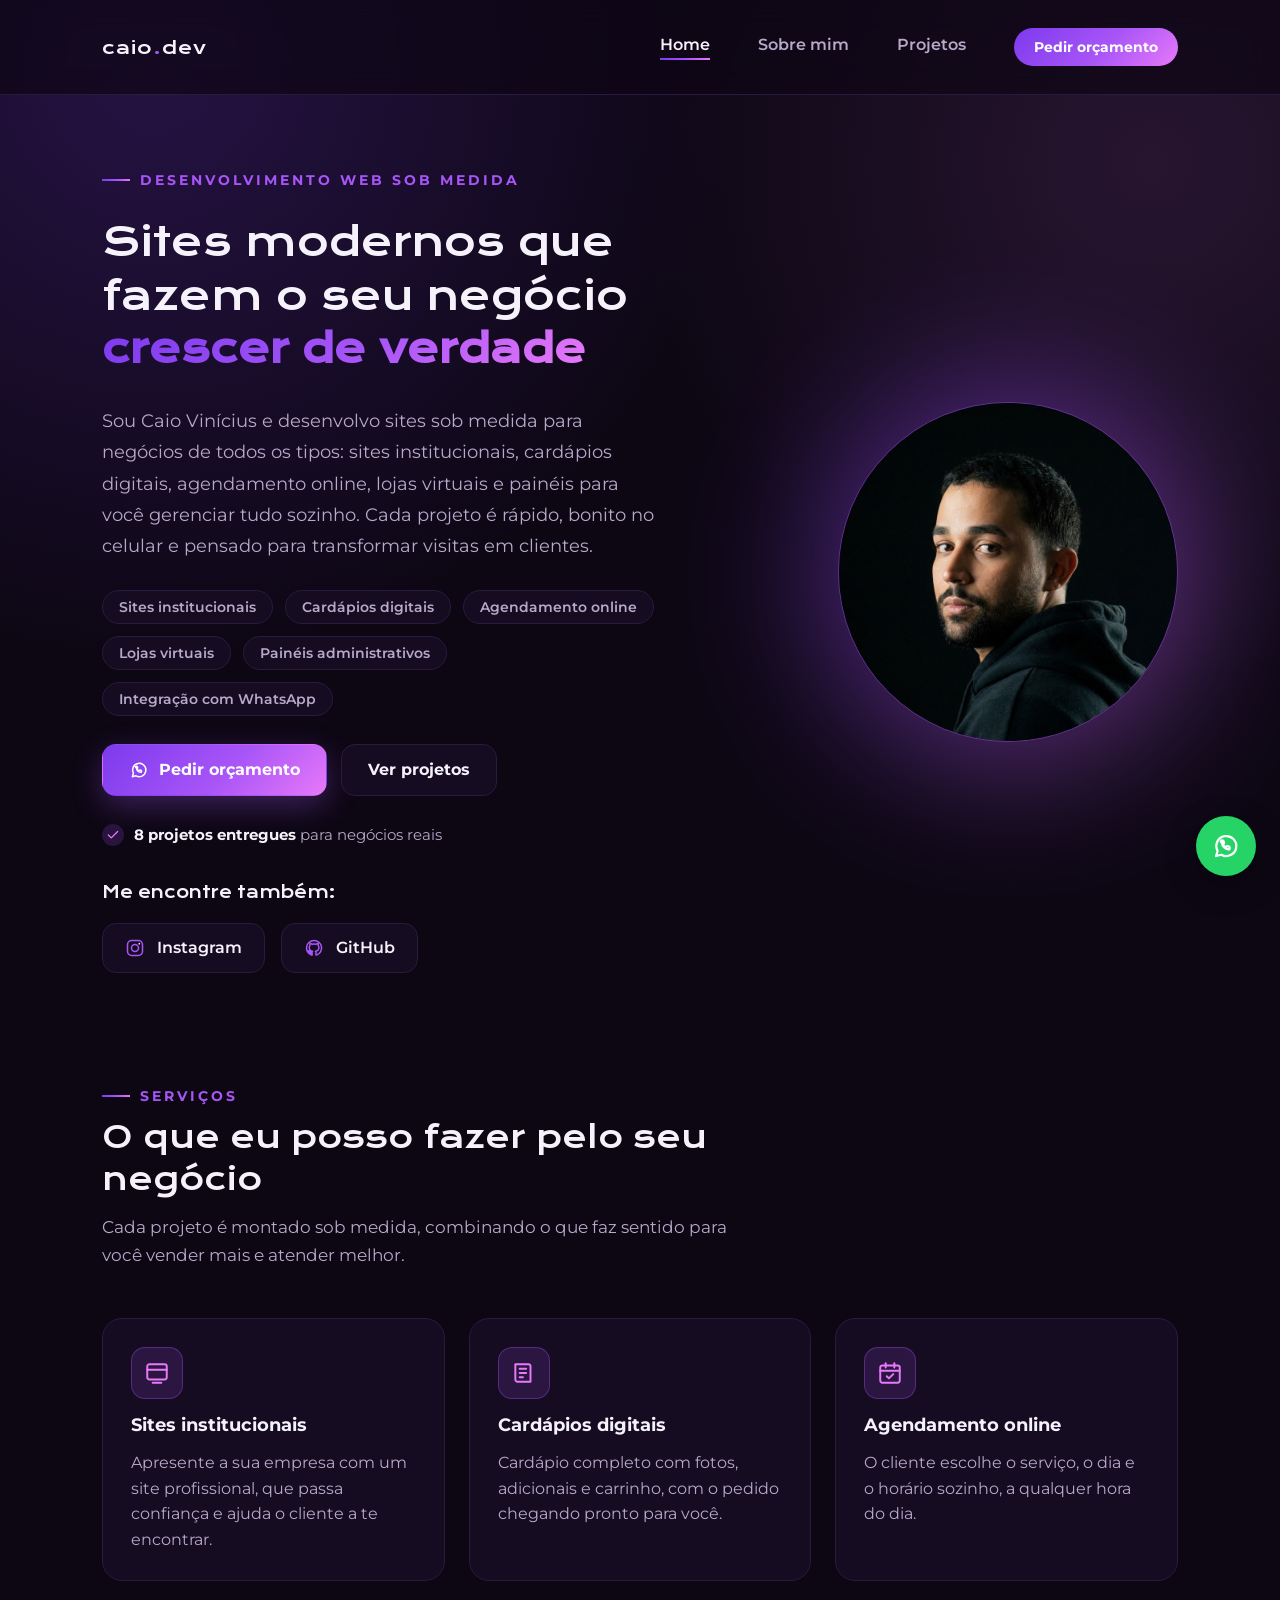
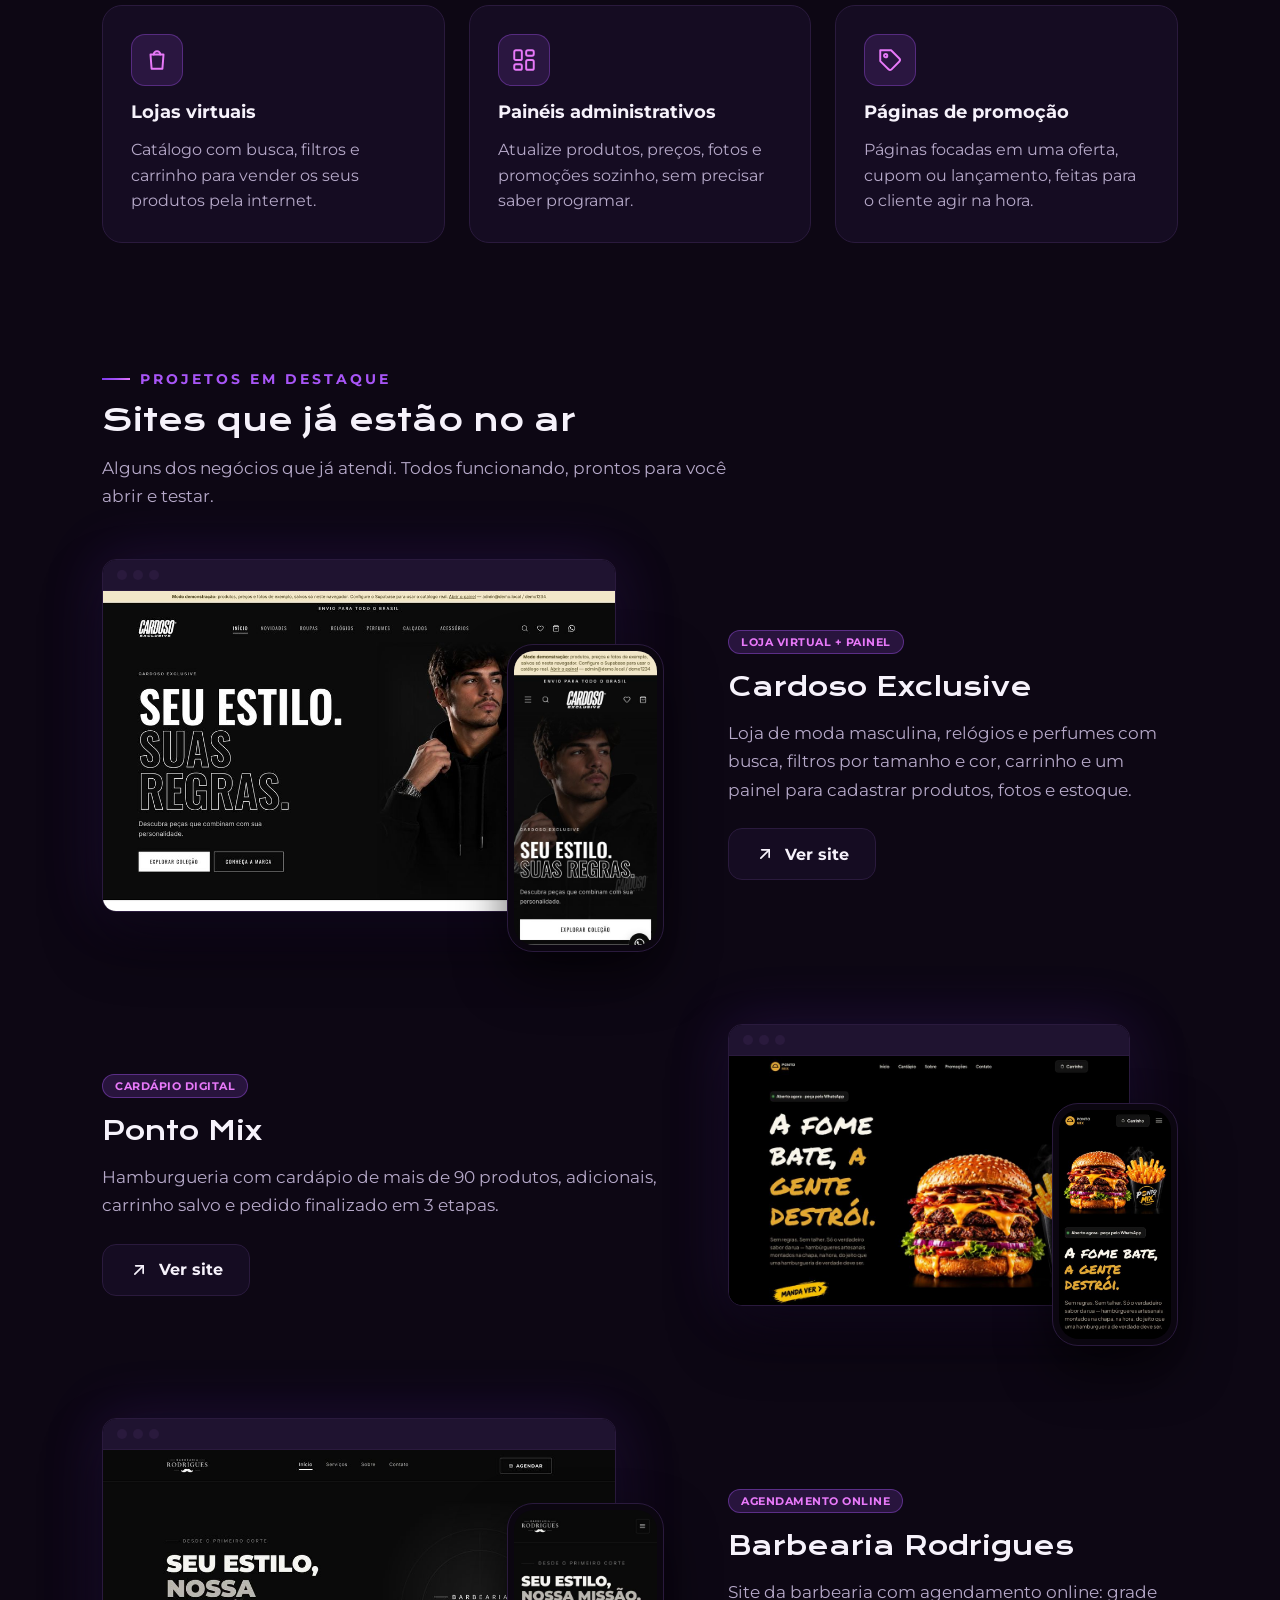
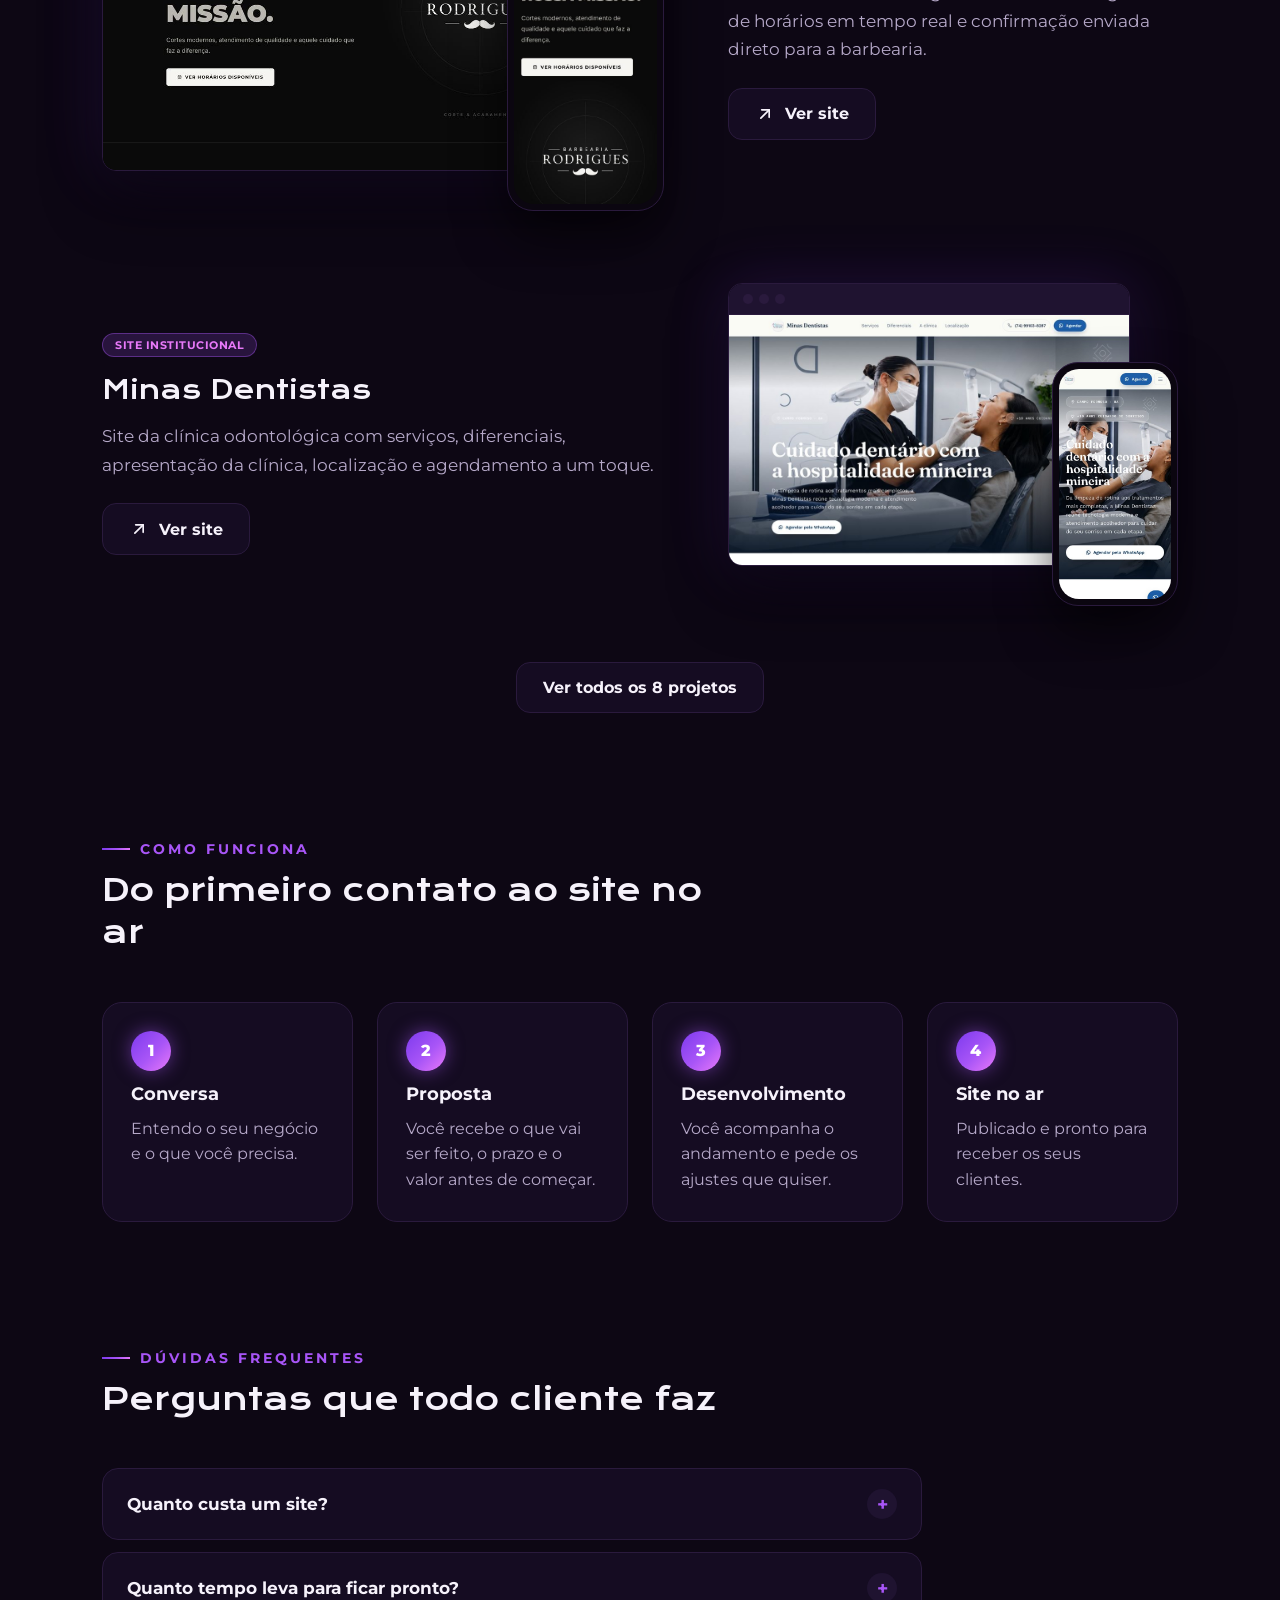
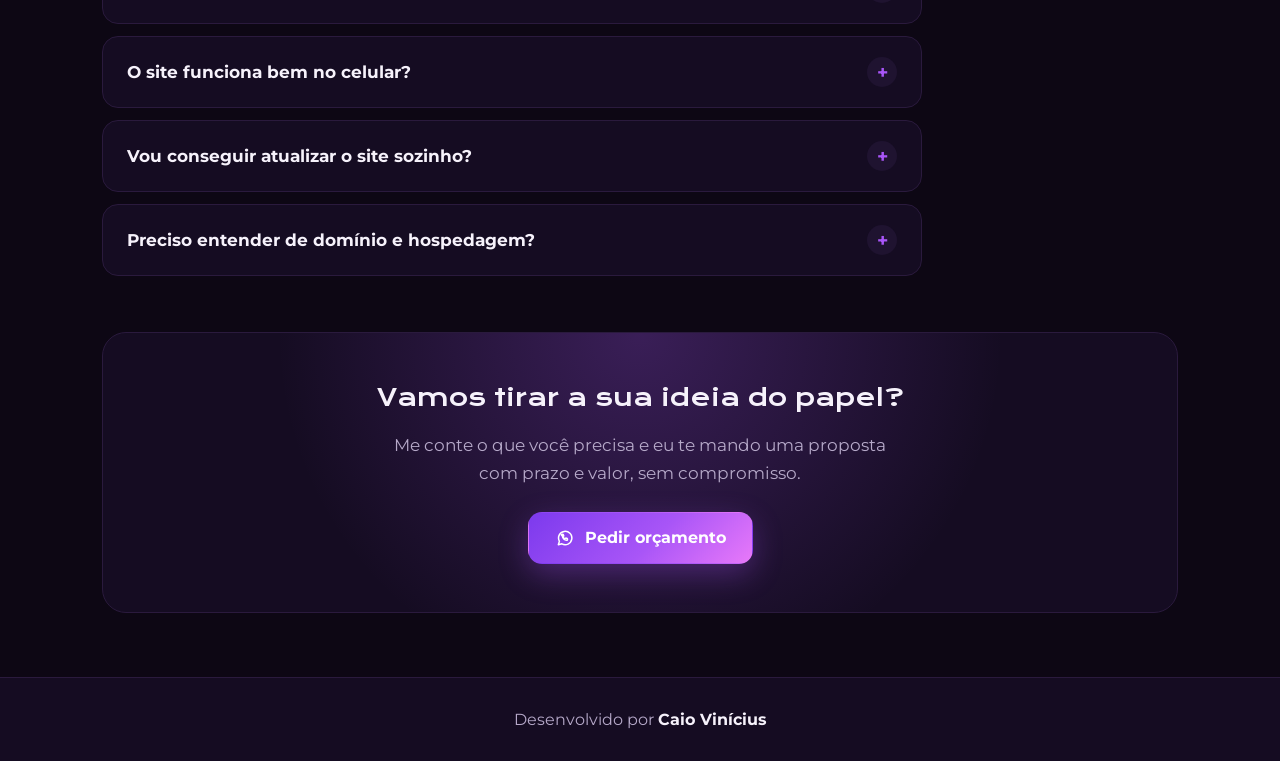
==== commit 7bf170e9: "Monta a Home completa e usa prints reais dos projetos - Home ganha as seções Serviços, Projetos em d" ====
--- a/index.html
+++ b/index.html
@@ -36,70 +36,286 @@
         </nav>
     </header>
 
-    <main class="apresentacao">
-        <section class="apresentacao__conteudo reveal">
-            <p class="eyebrow">Desenvolvimento web sob medida</p>
-            <h1 class="apresentacao__conteudo__titulo">Sites modernos que fazem o seu negócio
-                <strong class="TituloDestaque">crescer de verdade</strong>
-            </h1>
-            <p class="apresentacao__conteudo__texto">Sou Caio Vinícius e desenvolvo sites sob medida para negócios
-                de todos os tipos: sites institucionais, cardápios digitais, agendamento online, lojas virtuais e
-                painéis para você gerenciar tudo sozinho. Cada projeto é rápido, bonito no celular e pensado para
-                transformar visitas em clientes.</p>
-
-            <div class="chips">
-                <span class="chip">Sites institucionais</span>
-                <span class="chip">Cardápios digitais</span>
-                <span class="chip">Agendamento online</span>
-                <span class="chip">Lojas virtuais</span>
-                <span class="chip">Painéis administrativos</span>
-                <span class="chip">Integração com WhatsApp</span>
-            </div>
-
-            <div class="apresentacao__ctas">
+    <main>
+        <section class="apresentacao">
+            <section class="apresentacao__conteudo reveal">
+                <p class="eyebrow">Desenvolvimento web sob medida</p>
+                <h1 class="apresentacao__conteudo__titulo">Sites modernos que fazem o seu negócio
+                    <strong class="TituloDestaque">crescer de verdade</strong>
+                </h1>
+                <p class="apresentacao__conteudo__texto">Sou Caio Vinícius e desenvolvo sites sob medida para negócios
+                    de todos os tipos: sites institucionais, cardápios digitais, agendamento online, lojas virtuais e
+                    painéis para você gerenciar tudo sozinho. Cada projeto é rápido, bonito no celular e pensado para
+                    transformar visitas em clientes.</p>
+
+                <div class="chips">
+                    <span class="chip">Sites institucionais</span>
+                    <span class="chip">Cardápios digitais</span>
+                    <span class="chip">Agendamento online</span>
+                    <span class="chip">Lojas virtuais</span>
+                    <span class="chip">Painéis administrativos</span>
+                    <span class="chip">Integração com WhatsApp</span>
+                </div>
+
+                <div class="apresentacao__ctas">
+                    <a class="botao botao--principal" href="https://wa.me/5574991608952?text=Ol%C3%A1%2C%20Caio!%20Vim%20pelo%20seu%20portf%C3%B3lio%20e%20quero%20um%20or%C3%A7amento%20para%20o%20meu%20site." target="_blank" rel="noopener">
+                        <svg viewBox="0 0 24 24" fill="none" stroke="currentColor" stroke-width="1.8" stroke-linecap="round" stroke-linejoin="round">
+                        <path d="M4 20l1.3-4A8 8 0 1 1 8.3 19L4 20Z" />
+                        <path d="M8.8 9.6c.2 2.6 2.5 4.9 5.1 5.1.9.1 1.1-.6 1.1-1.1l-.3-1-1.7-.6-1 1a5.2 5.2 0 0 1-2.5-2.5l1-1-.6-1.7-1-.3c-.5 0-1.2.2-1.1 1.1Z" />
+                    </svg>
+                        Pedir orçamento
+                    </a>
+                    <a class="botao botao--secundario" href="projects.html">Ver projetos</a>
+                </div>
+
+                <p class="selo-confianca">
+                    <svg viewBox="0 0 24 24" fill="none" stroke="currentColor" stroke-width="2.2" stroke-linecap="round" stroke-linejoin="round">
+                        <path d="M20 6L9 17l-5-5" />
+                    </svg>
+                    <span><strong>8 projetos entregues</strong> para negócios reais</span>
+                </p>
+
+                <div class="apresentacao__links">
+                    <h2 class="apresentacao__links__titulo">Me encontre também:</h2>
+                    <div class="apresentacao__links__grid">
+                        <a class="apresentacao__links__link" href="https://www.instagram.com/caiodev.code/"
+                            target="_blank" rel="noopener">
+                            <svg viewBox="0 0 24 24" fill="none" stroke-width="1.8" stroke-linecap="round" stroke-linejoin="round">
+                                <rect x="3" y="3" width="18" height="18" rx="5" />
+                                <circle cx="12" cy="12" r="4.2" />
+                                <circle cx="17.2" cy="6.8" r="1" fill="currentColor" stroke="none" />
+                            </svg>
+                            Instagram
+                        </a>
+                        <a class="apresentacao__links__link" href="https://github.com/Caioviniccius" target="_blank"
+                            rel="noopener">
+                            <svg viewBox="0 0 24 24" fill="none" stroke-width="1.8" stroke-linecap="round" stroke-linejoin="round">
+                                <path d="M12 3a9 9 0 0 0-2.85 17.54c.45.08.62-.2.62-.43v-1.68c-2.5.55-3.03-1.16-3.03-1.16-.4-1.05-1-1.33-1-1.33-.83-.56.06-.55.06-.55.9.06 1.38.93 1.38.93.8 1.4 2.11 1 2.63.75.08-.59.32-1 .58-1.23-2-.23-4.1-1-4.1-4.44a3.5 3.5 0 0 1 .92-2.42c-.1-.23-.4-1.15.09-2.4 0 0 .76-.24 2.5.93a8.5 8.5 0 0 1 4.55 0c1.73-1.17 2.5-.93 2.5-.93.48 1.25.18 2.17.09 2.4a3.5 3.5 0 0 1 .92 2.42c0 3.45-2.1 4.2-4.11 4.43.33.29.62.85.62 1.72v2.55c0 .24.16.52.62.43A9 9 0 0 0 12 3Z" />
+                            </svg>
+                            GitHub
+                        </a>
+                    </div>
+                </div>
+            </section>
+
+            <div class="apresentacao__imagem-wrap reveal">
+                <img class="apresentacao__imagem" src="./assets/perfil.jpeg" alt="Foto de Caio Vinícius">
+            </div>
+        </section>
+
+        <section class="secao" id="servicos">
+            <div class="secao__cabecalho reveal">
+                <p class="eyebrow">Serviços</p>
+                <h2 class="secao__titulo">O que eu posso fazer pelo seu negócio</h2>
+                <p class="secao__texto">Cada projeto é montado sob medida, combinando o que faz sentido para você
+                    vender mais e atender melhor.</p>
+            </div>
+            <div class="servicos__grid">
+                <article class="servico reveal">
+                    <span class="servico__icone"><svg viewBox="0 0 24 24" fill="none" stroke="currentColor" stroke-width="1.8" stroke-linecap="round" stroke-linejoin="round"><rect x="3" y="4" width="18" height="14" rx="2" /><path d="M3 9h18" /><path d="M8 21h8" /></svg></span>
+                    <h3 class="servico__titulo">Sites institucionais</h3>
+                    <p class="servico__texto">Apresente a sua empresa com um site profissional, que passa confiança e ajuda o cliente a te encontrar.</p>
+                </article>
+                <article class="servico reveal">
+                    <span class="servico__icone"><svg viewBox="0 0 24 24" fill="none" stroke="currentColor" stroke-width="1.8" stroke-linecap="round" stroke-linejoin="round"><path d="M4 4h12a2 2 0 0 1 2 2v14H6a2 2 0 0 1-2-2V4Z" /><path d="M8 8h6" /><path d="M8 12h6" /><path d="M8 16h3" /></svg></span>
+                    <h3 class="servico__titulo">Cardápios digitais</h3>
+                    <p class="servico__texto">Cardápio completo com fotos, adicionais e carrinho, com o pedido chegando pronto para você.</p>
+                </article>
+                <article class="servico reveal">
+                    <span class="servico__icone"><svg viewBox="0 0 24 24" fill="none" stroke="currentColor" stroke-width="1.8" stroke-linecap="round" stroke-linejoin="round"><rect x="3" y="5" width="18" height="16" rx="2" /><path d="M16 3v4" /><path d="M8 3v4" /><path d="M3 10h18" /><path d="M9 15l2 2 4-4" /></svg></span>
+                    <h3 class="servico__titulo">Agendamento online</h3>
+                    <p class="servico__texto">O cliente escolhe o serviço, o dia e o horário sozinho, a qualquer hora do dia.</p>
+                </article>
+                <article class="servico reveal">
+                    <span class="servico__icone"><svg viewBox="0 0 24 24" fill="none" stroke="currentColor" stroke-width="1.8" stroke-linecap="round" stroke-linejoin="round"><path d="M6 7h12l-1 13H7L6 7Z" /><path d="M9 7a3 3 0 0 1 6 0" /></svg></span>
+                    <h3 class="servico__titulo">Lojas virtuais</h3>
+                    <p class="servico__texto">Catálogo com busca, filtros e carrinho para vender os seus produtos pela internet.</p>
+                </article>
+                <article class="servico reveal">
+                    <span class="servico__icone"><svg viewBox="0 0 24 24" fill="none" stroke="currentColor" stroke-width="1.8" stroke-linecap="round" stroke-linejoin="round"><rect x="3" y="3" width="7" height="9" rx="1.5" /><rect x="14" y="3" width="7" height="5" rx="1.5" /><rect x="14" y="12" width="7" height="9" rx="1.5" /><rect x="3" y="16" width="7" height="5" rx="1.5" /></svg></span>
+                    <h3 class="servico__titulo">Painéis administrativos</h3>
+                    <p class="servico__texto">Atualize produtos, preços, fotos e promoções sozinho, sem precisar saber programar.</p>
+                </article>
+                <article class="servico reveal">
+                    <span class="servico__icone"><svg viewBox="0 0 24 24" fill="none" stroke="currentColor" stroke-width="1.8" stroke-linecap="round" stroke-linejoin="round"><path d="M20.6 13.4l-7.2 7.2a2 2 0 0 1-2.8 0L3 13V3h10l7.6 7.6a2 2 0 0 1 0 2.8Z" /><circle cx="8" cy="8" r="1.5" /></svg></span>
+                    <h3 class="servico__titulo">Páginas de promoção</h3>
+                    <p class="servico__texto">Páginas focadas em uma oferta, cupom ou lançamento, feitas para o cliente agir na hora.</p>
+                </article>
+            </div>
+        </section>
+
+        <section class="secao" id="projetos">
+            <div class="secao__cabecalho reveal">
+                <p class="eyebrow">Projetos em destaque</p>
+                <h2 class="secao__titulo">Sites que já estão no ar</h2>
+                <p class="secao__texto">Alguns dos negócios que já atendi. Todos funcionando, prontos para você
+                    abrir e testar.</p>
+            </div>
+            <div class="destaques">
+                <article class="destaque reveal">
+                    <div class="destaque__mockup">
+                        <div class="destaque__navegador">
+                            <span class="destaque__barra"><i></i><i></i><i></i></span>
+                            <img src="./assets/projetos/cardoso-exclusive-desktop.jpg" alt="Site Cardoso Exclusive no computador" loading="lazy" width="960" height="600">
+                        </div>
+                        <div class="destaque__celular">
+                            <img src="./assets/projetos/cardoso-exclusive-mobile.jpg" alt="Site Cardoso Exclusive no celular" loading="lazy" width="390" height="800">
+                        </div>
+                    </div>
+                    <div class="destaque__info">
+                        <span class="card-projeto__selo">Loja virtual + painel</span>
+                        <h3 class="destaque__titulo">Cardoso Exclusive</h3>
+                        <p class="destaque__texto">Loja de moda masculina, relógios e perfumes com busca, filtros por tamanho e cor, carrinho e um painel para cadastrar produtos, fotos e estoque.</p>
+                        <a class="botao botao--secundario" href="./projetos/cardoso-exclusive/index.html" target="_blank" rel="noopener">
+                            <svg viewBox="0 0 24 24" fill="none" stroke="currentColor" stroke-width="2" stroke-linecap="round" stroke-linejoin="round">
+                            <path d="M7 17L17 7" /><path d="M8 7h9v9" />
+                        </svg>
+                            Ver site
+                        </a>
+                    </div>
+                </article>
+                <article class="destaque reveal">
+                    <div class="destaque__mockup">
+                        <div class="destaque__navegador">
+                            <span class="destaque__barra"><i></i><i></i><i></i></span>
+                            <img src="./assets/projetos/ponto-mix-desktop.jpg" alt="Site Ponto Mix no computador" loading="lazy" width="960" height="600">
+                        </div>
+                        <div class="destaque__celular">
+                            <img src="./assets/projetos/ponto-mix-mobile.jpg" alt="Site Ponto Mix no celular" loading="lazy" width="390" height="800">
+                        </div>
+                    </div>
+                    <div class="destaque__info">
+                        <span class="card-projeto__selo">Cardápio digital</span>
+                        <h3 class="destaque__titulo">Ponto Mix</h3>
+                        <p class="destaque__texto">Hamburgueria com cardápio de mais de 90 produtos, adicionais, carrinho salvo e pedido finalizado em 3 etapas.</p>
+                        <a class="botao botao--secundario" href="./projetos/ponto-mix/index.html" target="_blank" rel="noopener">
+                            <svg viewBox="0 0 24 24" fill="none" stroke="currentColor" stroke-width="2" stroke-linecap="round" stroke-linejoin="round">
+                            <path d="M7 17L17 7" /><path d="M8 7h9v9" />
+                        </svg>
+                            Ver site
+                        </a>
+                    </div>
+                </article>
+                <article class="destaque reveal">
+                    <div class="destaque__mockup">
+                        <div class="destaque__navegador">
+                            <span class="destaque__barra"><i></i><i></i><i></i></span>
+                            <img src="./assets/projetos/barbearia-rodrigues-desktop.jpg" alt="Site Barbearia Rodrigues no computador" loading="lazy" width="960" height="600">
+                        </div>
+                        <div class="destaque__celular">
+                            <img src="./assets/projetos/barbearia-rodrigues-mobile.jpg" alt="Site Barbearia Rodrigues no celular" loading="lazy" width="390" height="800">
+                        </div>
+                    </div>
+                    <div class="destaque__info">
+                        <span class="card-projeto__selo">Agendamento online</span>
+                        <h3 class="destaque__titulo">Barbearia Rodrigues</h3>
+                        <p class="destaque__texto">Site da barbearia com agendamento online: grade de horários em tempo real e confirmação enviada direto para a barbearia.</p>
+                        <a class="botao botao--secundario" href="./projetos/barbearia-rodrigues/index.html" target="_blank" rel="noopener">
+                            <svg viewBox="0 0 24 24" fill="none" stroke="currentColor" stroke-width="2" stroke-linecap="round" stroke-linejoin="round">
+                            <path d="M7 17L17 7" /><path d="M8 7h9v9" />
+                        </svg>
+                            Ver site
+                        </a>
+                    </div>
+                </article>
+                <article class="destaque reveal">
+                    <div class="destaque__mockup">
+                        <div class="destaque__navegador">
+                            <span class="destaque__barra"><i></i><i></i><i></i></span>
+                            <img src="./assets/projetos/minas-dentistas-desktop.jpg" alt="Site Minas Dentistas no computador" loading="lazy" width="960" height="600">
+                        </div>
+                        <div class="destaque__celular">
+                            <img src="./assets/projetos/minas-dentistas-mobile.jpg" alt="Site Minas Dentistas no celular" loading="lazy" width="390" height="800">
+                        </div>
+                    </div>
+                    <div class="destaque__info">
+                        <span class="card-projeto__selo">Site institucional</span>
+                        <h3 class="destaque__titulo">Minas Dentistas</h3>
+                        <p class="destaque__texto">Site da clínica odontológica com serviços, diferenciais, apresentação da clínica, localização e agendamento a um toque.</p>
+                        <a class="botao botao--secundario" href="./projetos/minas-dentistas/index.html" target="_blank" rel="noopener">
+                            <svg viewBox="0 0 24 24" fill="none" stroke="currentColor" stroke-width="2" stroke-linecap="round" stroke-linejoin="round">
+                            <path d="M7 17L17 7" /><path d="M8 7h9v9" />
+                        </svg>
+                            Ver site
+                        </a>
+                    </div>
+                </article>
+            </div>
+            <div class="destaques__mais reveal">
+                <a class="botao botao--secundario" href="projects.html">Ver todos os 8 projetos</a>
+            </div>
+        </section>
+
+        <section class="secao" id="como-funciona">
+            <div class="secao__cabecalho reveal">
+                <p class="eyebrow">Como funciona</p>
+                <h2 class="secao__titulo">Do primeiro contato ao site no ar</h2>
+            </div>
+            <ol class="passos">
+                <li class="passo reveal">
+                    <span class="passo__numero">1</span>
+                    <h3 class="passo__titulo">Conversa</h3>
+                    <p class="passo__texto">Entendo o seu negócio e o que você precisa.</p>
+                </li>
+                <li class="passo reveal">
+                    <span class="passo__numero">2</span>
+                    <h3 class="passo__titulo">Proposta</h3>
+                    <p class="passo__texto">Você recebe o que vai ser feito, o prazo e o valor antes de começar.</p>
+                </li>
+                <li class="passo reveal">
+                    <span class="passo__numero">3</span>
+                    <h3 class="passo__titulo">Desenvolvimento</h3>
+                    <p class="passo__texto">Você acompanha o andamento e pede os ajustes que quiser.</p>
+                </li>
+                <li class="passo reveal">
+                    <span class="passo__numero">4</span>
+                    <h3 class="passo__titulo">Site no ar</h3>
+                    <p class="passo__texto">Publicado e pronto para receber os seus clientes.</p>
+                </li>
+            </ol>
+        </section>
+
+        <section class="secao" id="duvidas">
+            <div class="secao__cabecalho reveal">
+                <p class="eyebrow">Dúvidas frequentes</p>
+                <h2 class="secao__titulo">Perguntas que todo cliente faz</h2>
+            </div>
+            <div class="faq reveal">
+                <details class="faq__item">
+                    <summary class="faq__pergunta">Quanto custa um site?</summary>
+                    <p class="faq__resposta">Depende do que o seu negócio precisa: quantidade de páginas, cardápio, agendamento, loja ou painel. Depois de uma conversa rápida, você recebe uma proposta com o valor fechado, sem surpresas.</p>
+                </details>
+                <details class="faq__item">
+                    <summary class="faq__pergunta">Quanto tempo leva para ficar pronto?</summary>
+                    <p class="faq__resposta">O prazo também depende do tamanho do projeto e vem descrito na proposta, antes de começarmos.</p>
+                </details>
+                <details class="faq__item">
+                    <summary class="faq__pergunta">O site funciona bem no celular?</summary>
+                    <p class="faq__resposta">Sim. Todos os projetos são pensados primeiro para o celular, que é por onde a maioria dos seus clientes vai acessar.</p>
+                </details>
+                <details class="faq__item">
+                    <summary class="faq__pergunta">Vou conseguir atualizar o site sozinho?</summary>
+                    <p class="faq__resposta">Se precisar, o site pode vir com um painel simples para você trocar produtos, preços, fotos e promoções sem saber programar.</p>
+                </details>
+                <details class="faq__item">
+                    <summary class="faq__pergunta">Preciso entender de domínio e hospedagem?</summary>
+                    <p class="faq__resposta">Não. Eu te oriento nessa parte técnica e deixo o site publicado e funcionando.</p>
+                </details>
+            </div>
+
+            <div class="chamada-final reveal">
+                <h2 class="chamada-final__titulo">Vamos tirar a sua ideia do papel?</h2>
+                <p class="chamada-final__texto">Me conte o que você precisa e eu te mando uma proposta com prazo e
+                    valor, sem compromisso.</p>
                 <a class="botao botao--principal" href="https://wa.me/5574991608952?text=Ol%C3%A1%2C%20Caio!%20Vim%20pelo%20seu%20portf%C3%B3lio%20e%20quero%20um%20or%C3%A7amento%20para%20o%20meu%20site." target="_blank" rel="noopener">
                     <svg viewBox="0 0 24 24" fill="none" stroke="currentColor" stroke-width="1.8" stroke-linecap="round" stroke-linejoin="round">
-                    <path d="M4 20l1.3-4A8 8 0 1 1 8.3 19L4 20Z" />
-                    <path d="M8.8 9.6c.2 2.6 2.5 4.9 5.1 5.1.9.1 1.1-.6 1.1-1.1l-.3-1-1.7-.6-1 1a5.2 5.2 0 0 1-2.5-2.5l1-1-.6-1.7-1-.3c-.5 0-1.2.2-1.1 1.1Z" />
-                </svg>
+                        <path d="M4 20l1.3-4A8 8 0 1 1 8.3 19L4 20Z" />
+                        <path d="M8.8 9.6c.2 2.6 2.5 4.9 5.1 5.1.9.1 1.1-.6 1.1-1.1l-.3-1-1.7-.6-1 1a5.2 5.2 0 0 1-2.5-2.5l1-1-.6-1.7-1-.3c-.5 0-1.2.2-1.1 1.1Z" />
+                    </svg>
                     Pedir orçamento
                 </a>
-                <a class="botao botao--secundario" href="projects.html">Ver projetos</a>
-            </div>
-
-            <p class="selo-confianca">
-                <svg viewBox="0 0 24 24" fill="none" stroke="currentColor" stroke-width="2.2" stroke-linecap="round" stroke-linejoin="round">
-                    <path d="M20 6L9 17l-5-5" />
-                </svg>
-                <span><strong>8 projetos entregues</strong> para negócios reais</span>
-            </p>
-
-            <div class="apresentacao__links">
-                <h2 class="apresentacao__links__titulo">Me encontre também:</h2>
-                <div class="apresentacao__links__grid">
-                    <a class="apresentacao__links__link" href="https://www.instagram.com/_caioviniccius/"
-                        target="_blank" rel="noopener">
-                        <svg viewBox="0 0 24 24" fill="none" stroke-width="1.8" stroke-linecap="round" stroke-linejoin="round">
-                            <rect x="3" y="3" width="18" height="18" rx="5" />
-                            <circle cx="12" cy="12" r="4.2" />
-                            <circle cx="17.2" cy="6.8" r="1" fill="currentColor" stroke="none" />
-                        </svg>
-                        Instagram
-                    </a>
-                    <a class="apresentacao__links__link" href="https://github.com/Caioviniccius" target="_blank"
-                        rel="noopener">
-                        <svg viewBox="0 0 24 24" fill="none" stroke-width="1.8" stroke-linecap="round" stroke-linejoin="round">
-                            <path d="M12 3a9 9 0 0 0-2.85 17.54c.45.08.62-.2.62-.43v-1.68c-2.5.55-3.03-1.16-3.03-1.16-.4-1.05-1-1.33-1-1.33-.83-.56.06-.55.06-.55.9.06 1.38.93 1.38.93.8 1.4 2.11 1 2.63.75.08-.59.32-1 .58-1.23-2-.23-4.1-1-4.1-4.44a3.5 3.5 0 0 1 .92-2.42c-.1-.23-.4-1.15.09-2.4 0 0 .76-.24 2.5.93a8.5 8.5 0 0 1 4.55 0c1.73-1.17 2.5-.93 2.5-.93.48 1.25.18 2.17.09 2.4a3.5 3.5 0 0 1 .92 2.42c0 3.45-2.1 4.2-4.11 4.43.33.29.62.85.62 1.72v2.55c0 .24.16.52.62.43A9 9 0 0 0 12 3Z" />
-                        </svg>
-                        GitHub
-                    </a>
-                </div>
-            </div>
-        </section>
-
-        <div class="apresentacao__imagem-wrap reveal">
-            <img class="apresentacao__imagem" src="./assets/perfil.jpeg" alt="Foto de Caio Vinícius">
-        </div>
+            </div>
+        </section>
     </main>
 
     <footer class="rodape">
--- a/style/style.css
+++ b/style/style.css
@@ -627,122 +627,21 @@
     color: rgba(255, 255, 255, .85);
 }
 
-.card-projeto__capa--1 {
-    background: linear-gradient(135deg, #6d28d9, #a855f7);
-}
-
-.card-projeto__capa--2 {
-    background: linear-gradient(135deg, #7c3aed, #d946ef);
-}
-
-.card-projeto__capa--3 {
-    background: linear-gradient(135deg, #4c1d95, #a855f7 60%, #e879f9);
-}
-
-.card-projeto__capa--marca {
-    background: linear-gradient(135deg, #fff0e9, #ffd9cf);
-    padding: 20px;
-}
-
-.card-projeto__capa--marca img {
-    width: 56px;
-    height: 56px;
-    object-fit: contain;
-    filter: drop-shadow(0 8px 16px rgba(255, 47, 49, .35));
-}
-
-.card-projeto__capa--ilumicar {
-    background: linear-gradient(135deg, #0a0a0b, #2a0605 60%, #e0231f);
-    display: flex;
-    align-items: center;
-    justify-content: center;
-    font-family: var(--font-primaria);
-    font-size: 1.3rem;
-    letter-spacing: 1px;
-    color: #fff;
-}
-
-.card-projeto__capa--f5 {
-    background: radial-gradient(circle at 78% 28%, #3a2e63, transparent 55%), linear-gradient(135deg, #0b0d10 35%, #ff5a00);
-    display: flex;
-    align-items: center;
-    justify-content: center;
-    text-align: center;
-    font-family: var(--font-primaria);
-    font-size: 1.3rem;
-    font-weight: 900;
-    font-style: italic;
-    text-transform: uppercase;
-    color: #fff;
-}
-
-.card-projeto__capa--cardoso {
-    background: linear-gradient(135deg, #0b0b0b 40%, #2a0a0a 70%, #8f1d1d);
-    display: flex;
-    align-items: center;
-    justify-content: center;
-    text-align: center;
-    font-family: Georgia, 'Times New Roman', serif;
-    font-size: 1.2rem;
-    letter-spacing: 2px;
-    text-transform: uppercase;
-    color: #ececea;
-}
-
-.card-projeto__capa--barbearia {
-    background: linear-gradient(135deg, #050505, #1a1a1a 65%, #3a3a38);
-    display: flex;
-    align-items: center;
-    justify-content: center;
-    font-family: 'Montserrat', var(--font-primaria), sans-serif;
-    font-weight: 800;
-    font-size: 1.15rem;
-    letter-spacing: 2px;
-    color: #f6f5f2;
-    text-transform: uppercase;
-    text-align: center;
-    padding: 12px;
-}
-
-.card-projeto__capa--dentista {
-    background: linear-gradient(135deg, #0e2a4d, #1c5fa8 60%, #4fc3f7);
-    display: flex;
-    align-items: center;
-    justify-content: center;
-    font-family: var(--font-primaria);
-    font-size: 1.05rem;
-    letter-spacing: .5px;
-    color: #fff;
-    text-align: center;
-    padding: 12px;
-}
-
-.card-projeto__capa--pizzaria {
-    background: linear-gradient(135deg, #1a3d1f, #2f7a3d 55%, #c62828);
-    display: flex;
-    align-items: center;
-    justify-content: center;
-    font-family: var(--font-primaria);
-    font-size: 1.1rem;
-    letter-spacing: 1px;
-    color: #fff;
-    text-align: center;
-    padding: 12px;
-}
-
-.card-projeto__capa--pontomix {
-    background: linear-gradient(135deg, #000000, #1a1a1a 55%, #e3a730);
-    display: flex;
-    align-items: center;
-    justify-content: center;
-    padding: 20px;
-}
-
-.card-projeto__capa--pontomix img {
-    width: 64px;
-    height: 64px;
-    object-fit: contain;
-    filter: drop-shadow(0 8px 16px rgba(227, 167, 48, .35));
+.card-projeto__capa--print {
+    background: #000;
+    overflow: hidden;
+}
+
+.card-projeto__capa--print img {
+    width: 100%;
+    height: 100%;
+    object-fit: cover;
+    object-position: top center;
+    transition: transform .5s ease;
+}
+
+.card-projeto:hover .card-projeto__capa--print img {
+    transform: scale(1.04);
 }
 
 .card-projeto__selo {
@@ -999,6 +898,264 @@
     margin-top: 10px;
 }
 
+/* ===== Home: serviços ===== */
+.servicos__grid {
+    display: grid;
+    grid-template-columns: repeat(3, 1fr);
+    gap: 24px;
+}
+
+.servico {
+    display: flex;
+    flex-direction: column;
+    gap: 14px;
+    padding: 28px;
+    background: var(--cor-primaria-alt);
+    border: 1px solid var(--cor-borda);
+    border-radius: 20px;
+    transition: transform .3s ease, border-color .3s ease, box-shadow .3s ease;
+}
+
+.servico:hover {
+    transform: translateY(-4px);
+    border-color: var(--cor-terciaria);
+    box-shadow: 0 20px 40px rgba(124, 58, 237, .18);
+}
+
+.servico__icone {
+    width: 52px;
+    height: 52px;
+    display: grid;
+    place-items: center;
+    border-radius: 14px;
+    background: rgba(168, 85, 247, .14);
+    border: 1px solid rgba(168, 85, 247, .35);
+    color: var(--cor-destaque);
+}
+
+.servico__icone svg {
+    width: 26px;
+    height: 26px;
+}
+
+.servico__titulo {
+    font-family: var(--font-secundaria);
+    font-size: 1.15rem;
+    font-weight: 700;
+}
+
+.servico__texto {
+    color: var(--cor-muted);
+    line-height: 1.6;
+}
+
+/* ===== Home: projetos em destaque ===== */
+.destaques {
+    display: flex;
+    flex-direction: column;
+    gap: 72px;
+}
+
+.destaque {
+    display: grid;
+    grid-template-columns: 1.25fr 1fr;
+    align-items: center;
+    gap: 64px;
+}
+
+.destaque:nth-child(even) .destaque__mockup {
+    order: 2;
+}
+
+.destaque__mockup {
+    position: relative;
+    padding: 0 48px 40px 0;
+}
+
+.destaque__navegador {
+    border-radius: 14px;
+    overflow: hidden;
+    border: 1px solid var(--cor-borda);
+    background: #000;
+    box-shadow: 0 30px 60px rgba(0, 0, 0, .45), 0 0 60px rgba(124, 58, 237, .18);
+}
+
+.destaque__barra {
+    display: flex;
+    gap: 6px;
+    padding: 10px 14px;
+    background: var(--cor-hover);
+    border-bottom: 1px solid var(--cor-borda);
+}
+
+.destaque__barra i {
+    width: 10px;
+    height: 10px;
+    border-radius: 50%;
+    background: var(--cor-borda);
+}
+
+.destaque__navegador img {
+    display: block;
+    width: 100%;
+    height: auto;
+    aspect-ratio: 16 / 10;
+    object-fit: cover;
+    object-position: top;
+}
+
+.destaque__celular {
+    position: absolute;
+    right: 0;
+    bottom: 0;
+    width: 28%;
+    padding: 6px;
+    border-radius: 26px;
+    background: #0b0610;
+    border: 1px solid var(--cor-borda);
+    box-shadow: 0 24px 50px rgba(0, 0, 0, .6);
+}
+
+.destaque__celular img {
+    display: block;
+    width: 100%;
+    height: auto;
+    aspect-ratio: 390 / 800;
+    object-fit: cover;
+    object-position: top;
+    border-radius: 20px;
+}
+
+.destaque__info {
+    display: flex;
+    flex-direction: column;
+    align-items: flex-start;
+    gap: 16px;
+}
+
+.destaque__titulo {
+    font-family: var(--font-primaria);
+    font-size: 1.6rem;
+    font-weight: 400;
+}
+
+.destaque__texto {
+    color: var(--cor-muted);
+    font-size: 1.05rem;
+    line-height: 1.7;
+}
+
+.destaque__info .botao {
+    margin-top: 8px;
+}
+
+.destaques__mais {
+    display: flex;
+    justify-content: center;
+    margin-top: 56px;
+}
+
+/* ===== Home: como funciona ===== */
+.passos {
+    list-style: none;
+    display: grid;
+    grid-template-columns: repeat(4, 1fr);
+    gap: 24px;
+}
+
+.passo {
+    position: relative;
+    display: flex;
+    flex-direction: column;
+    gap: 12px;
+    padding: 28px;
+    background: var(--cor-primaria-alt);
+    border: 1px solid var(--cor-borda);
+    border-radius: 20px;
+}
+
+.passo__numero {
+    width: 40px;
+    height: 40px;
+    display: grid;
+    place-items: center;
+    border-radius: 50%;
+    background: var(--gradiente-marca);
+    color: #fff;
+    font-weight: 800;
+    box-shadow: 0 0 18px rgba(168, 85, 247, .5);
+}
+
+.passo__titulo {
+    font-family: var(--font-secundaria);
+    font-size: 1.1rem;
+    font-weight: 700;
+}
+
+.passo__texto {
+    color: var(--cor-muted);
+    line-height: 1.6;
+}
+
+/* ===== Home: dúvidas frequentes ===== */
+.faq {
+    display: flex;
+    flex-direction: column;
+    gap: 12px;
+    max-width: 820px;
+}
+
+.faq__item {
+    background: var(--cor-primaria-alt);
+    border: 1px solid var(--cor-borda);
+    border-radius: 16px;
+    transition: border-color .25s ease;
+}
+
+.faq__item[open] {
+    border-color: var(--cor-terciaria);
+}
+
+.faq__pergunta {
+    display: flex;
+    align-items: center;
+    justify-content: space-between;
+    gap: 16px;
+    padding: 20px 24px;
+    font-weight: 700;
+    font-size: 1.05rem;
+    cursor: pointer;
+    list-style: none;
+}
+
+.faq__pergunta::-webkit-details-marker {
+    display: none;
+}
+
+.faq__pergunta::after {
+    content: "+";
+    flex-shrink: 0;
+    width: 30px;
+    height: 30px;
+    display: grid;
+    place-items: center;
+    border-radius: 50%;
+    background: var(--cor-hover);
+    color: var(--cor-terciaria);
+    font-size: 1.2rem;
+    transition: transform .25s ease;
+}
+
+.faq__item[open] .faq__pergunta::after {
+    transform: rotate(45deg);
+}
+
+.faq__resposta {
+    padding: 0 24px 22px;
+    color: var(--cor-muted);
+    line-height: 1.7;
+}
+
 /* ===== Revelação ao rolar ===== */
 .reveal {
     opacity: 0;
@@ -1072,6 +1229,23 @@
         grid-template-columns: 1fr;
     }
 
+    .servicos__grid {
+        grid-template-columns: repeat(2, 1fr);
+    }
+
+    .passos {
+        grid-template-columns: repeat(2, 1fr);
+    }
+
+    .destaque {
+        grid-template-columns: 1fr;
+        gap: 32px;
+    }
+
+    .destaque:nth-child(even) .destaque__mockup {
+        order: 0;
+    }
+
     .secao {
         padding: 8% 6%;
     }
@@ -1089,6 +1263,42 @@
 
     .cabecalho__cta {
         display: none;
+    }
+
+    .servicos__grid,
+    .passos {
+        grid-template-columns: 1fr;
+    }
+
+    .destaques {
+        gap: 56px;
+    }
+
+    .destaque__mockup {
+        padding: 0 28px 28px 0;
+    }
+
+    .destaque__celular {
+        width: 32%;
+        border-radius: 18px;
+        padding: 4px;
+    }
+
+    .destaque__celular img {
+        border-radius: 14px;
+    }
+
+    .destaque__titulo {
+        font-size: 1.3rem;
+    }
+
+    .faq__pergunta {
+        padding: 18px 20px;
+        font-size: 1rem;
+    }
+
+    .faq__resposta {
+        padding: 0 20px 20px;
     }
 
     .cabecalho__menu {
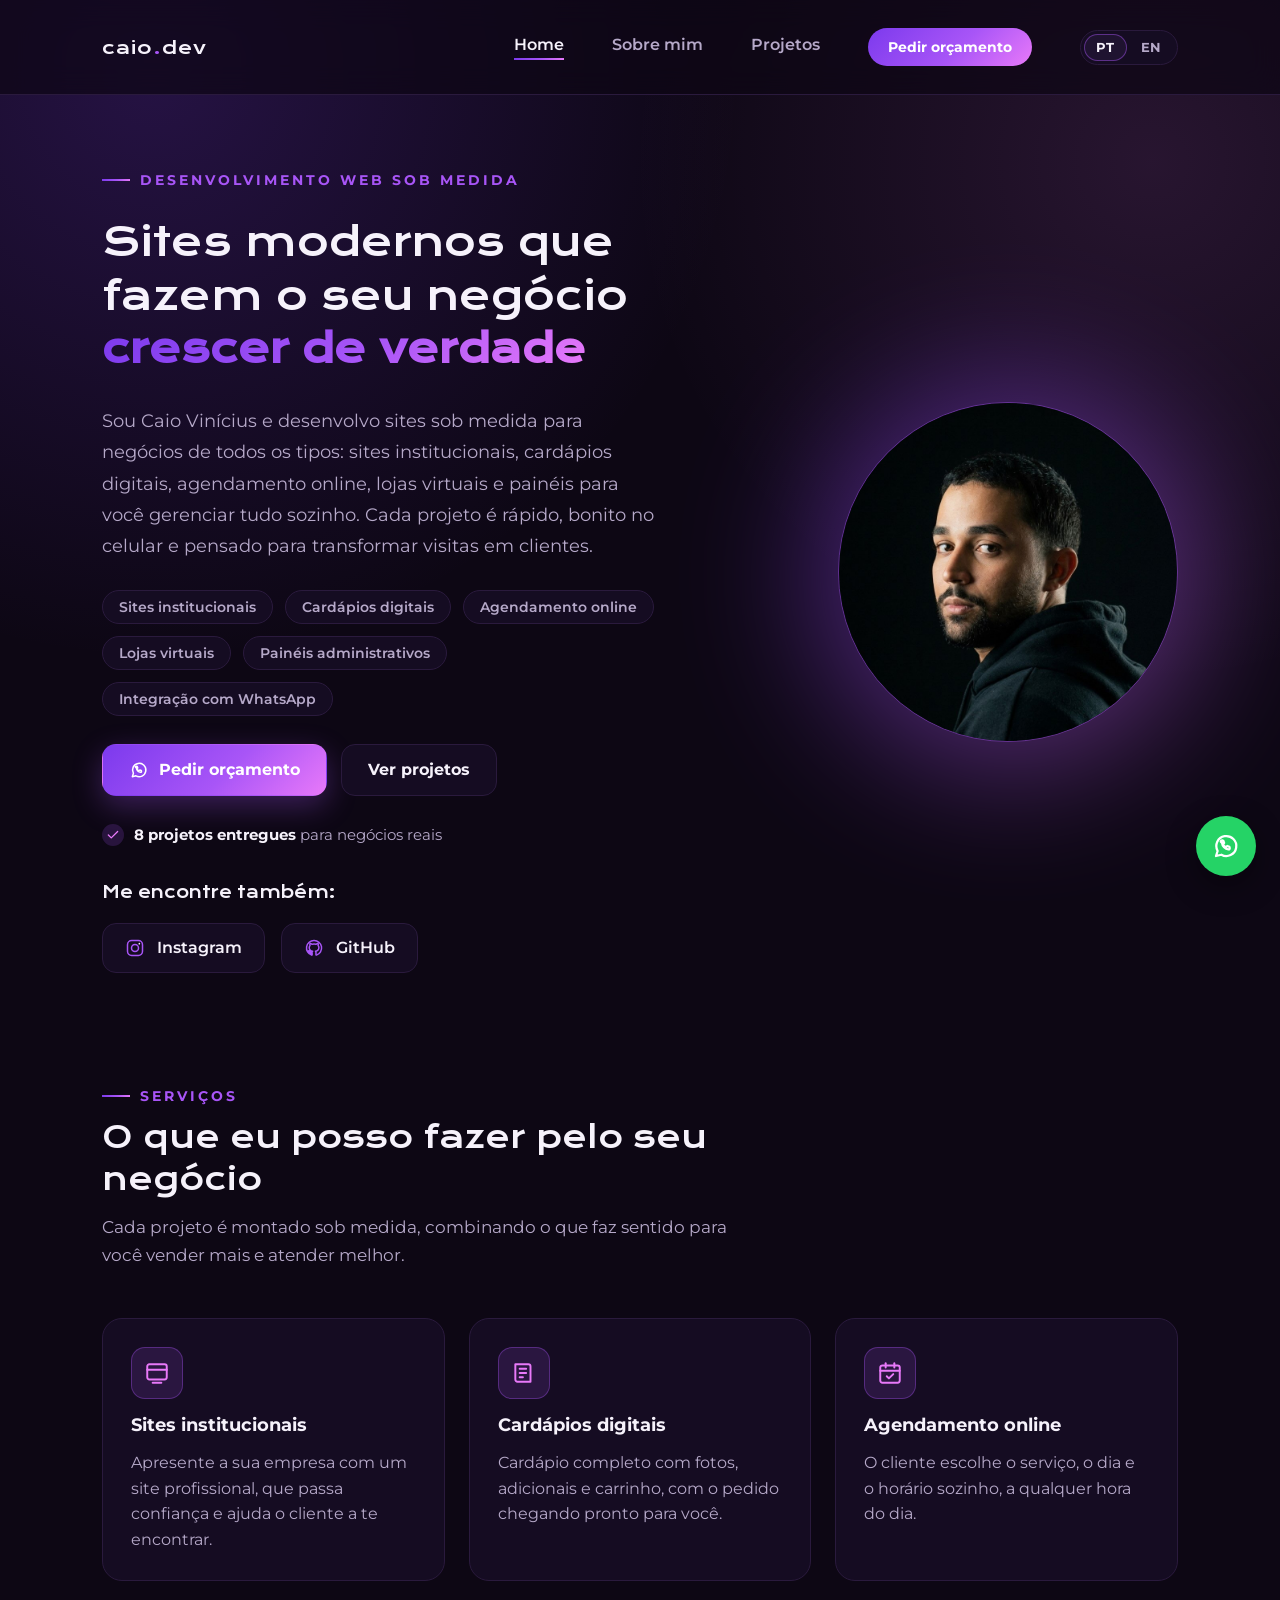
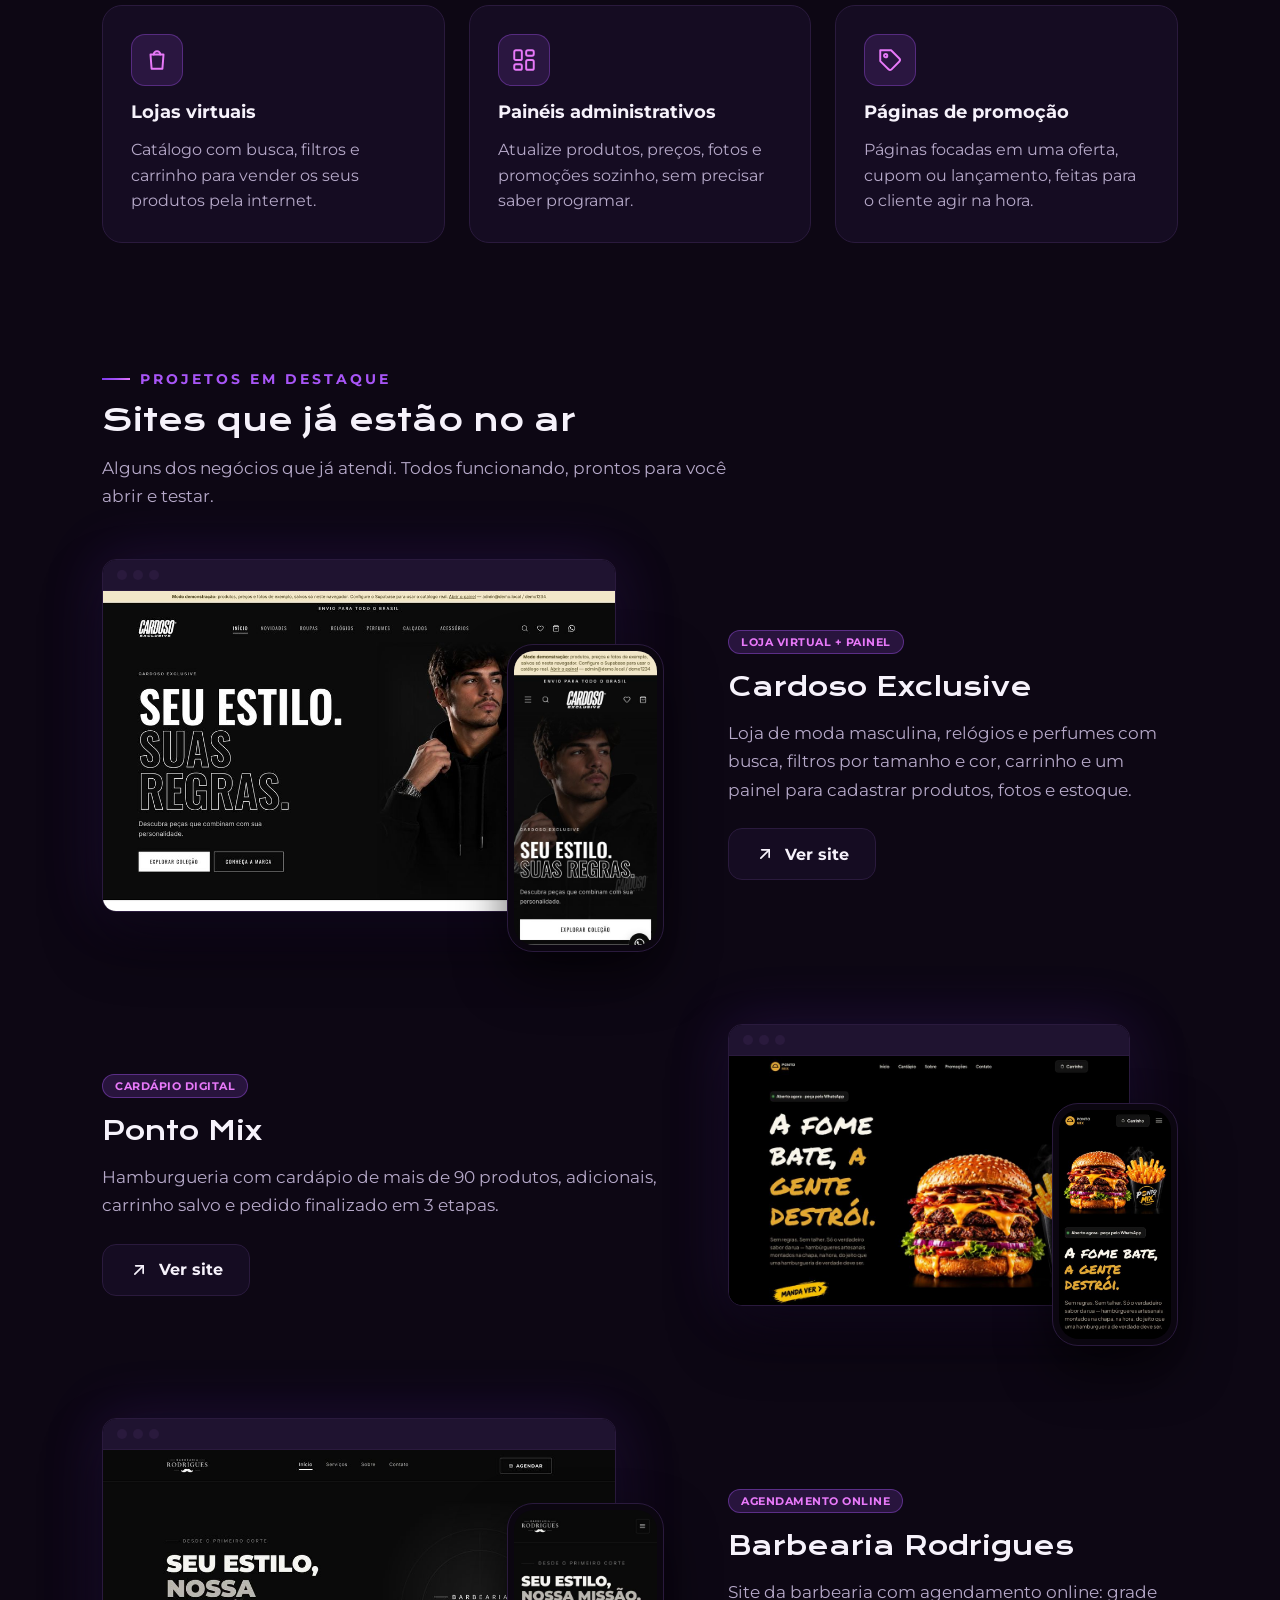
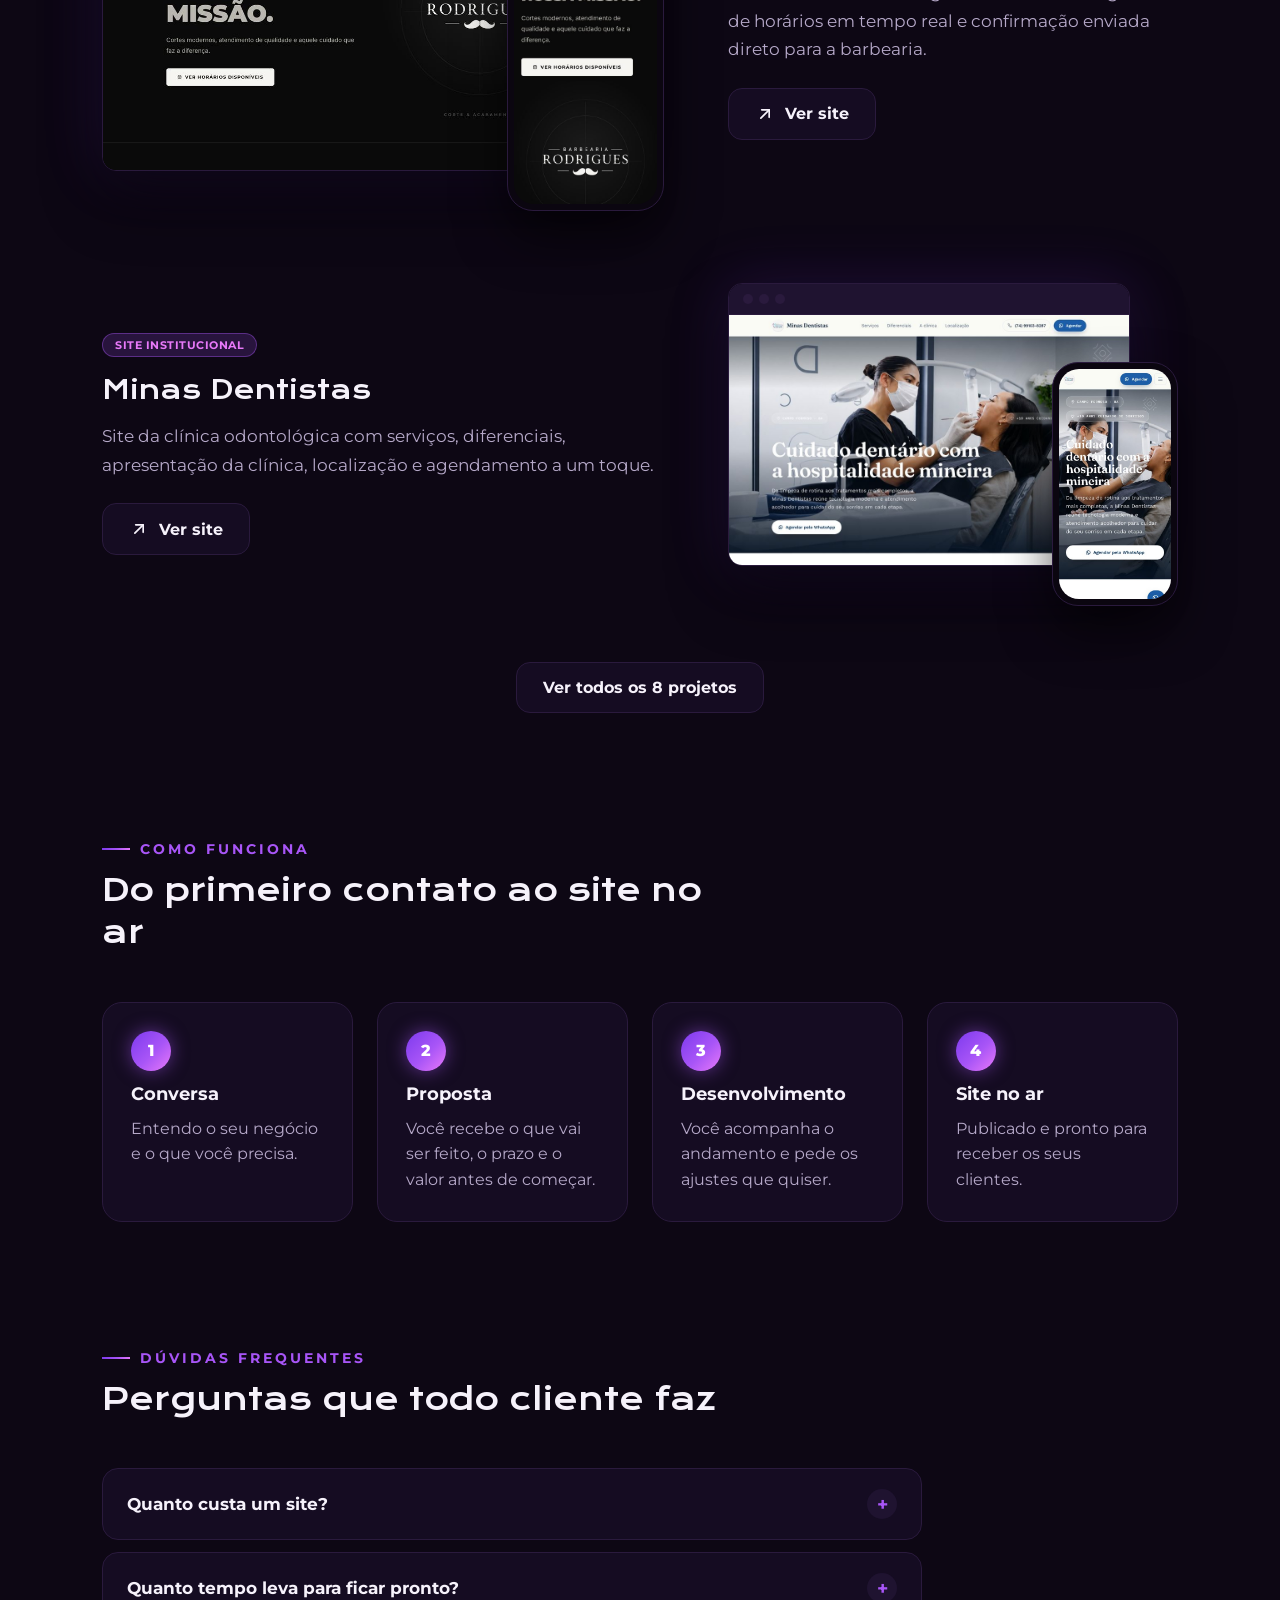
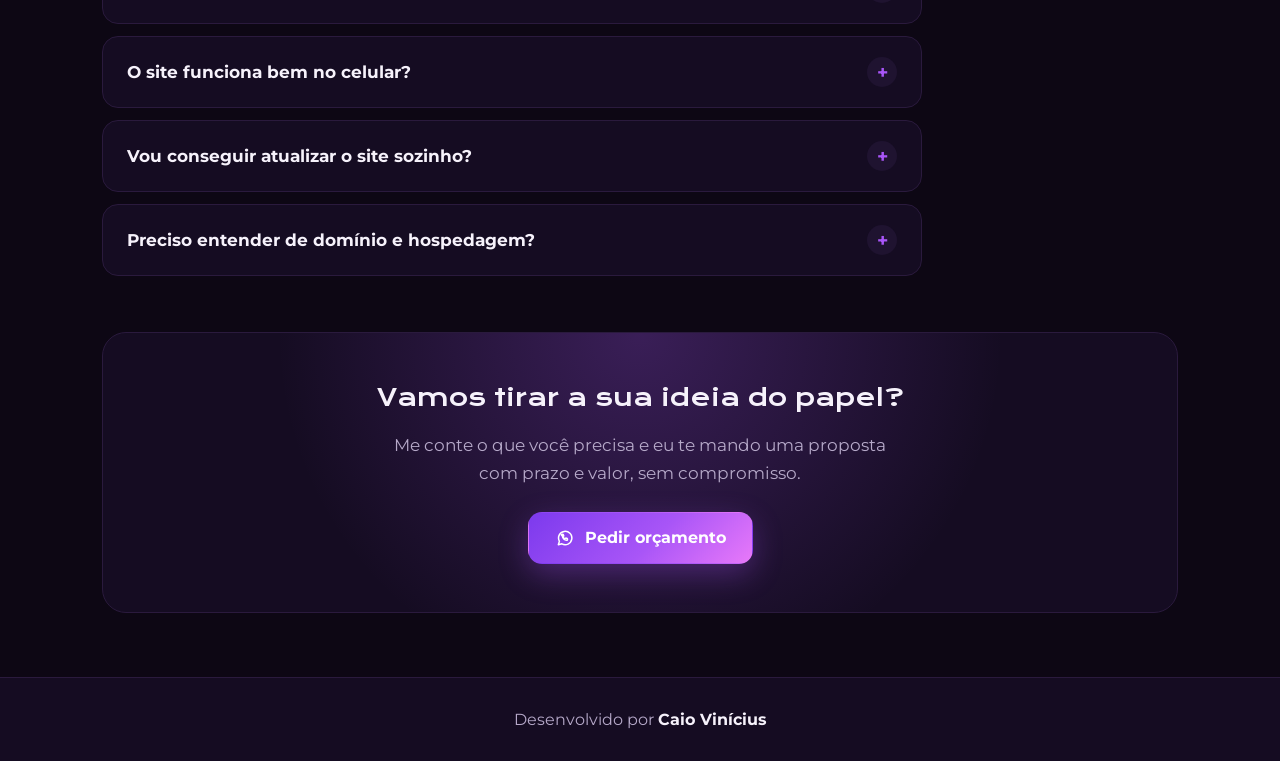
==== commit 20a189ff: "Adiciona versão em inglês com seletor de idioma - Páginas em inglês em en/ (Home, About me e Project" ====
--- a/index.html
+++ b/index.html
@@ -18,6 +18,9 @@
     <meta property="og:image:height" content="630">
     <meta property="og:image:alt" content="Caio Vinícius, desenvolvimento web sob medida">
     <meta name="twitter:card" content="summary_large_image">
+    <link rel="alternate" hreflang="pt-BR" href="https://portflio-three-ashen.vercel.app/">
+    <link rel="alternate" hreflang="en" href="https://portflio-three-ashen.vercel.app/en/">
+    <link rel="alternate" hreflang="x-default" href="https://portflio-three-ashen.vercel.app/">
     <link rel="icon" type="image/x-icon" href="./assets/favicon.ico">
     <link rel="icon" type="image/png" sizes="32x32" href="./assets/favicon-32.png">
     <link rel="icon" type="image/png" sizes="16x16" href="./assets/favicon-16.png">
@@ -33,6 +36,10 @@
             <a class="cabecalho__menu__links" href="about.html">Sobre mim</a>
             <a class="cabecalho__menu__links" href="projects.html">Projetos</a>
             <a class="cabecalho__cta" href="https://wa.me/5574991608952?text=Ol%C3%A1%2C%20Caio!%20Vim%20pelo%20seu%20portf%C3%B3lio%20e%20quero%20um%20or%C3%A7amento%20para%20o%20meu%20site." target="_blank" rel="noopener">Pedir orçamento</a>
+            <div class="idioma" role="group" aria-label="Idioma">
+                <a class="idioma__opcao idioma__opcao--ativo" href="index.html" lang="pt-BR" aria-current="true">PT</a>
+                <a class="idioma__opcao" href="en/index.html" lang="en" hreflang="en">EN</a>
+            </div>
         </nav>
     </header>
 
--- a/style/style.css
+++ b/style/style.css
@@ -152,6 +152,38 @@
 .cabecalho__cta:hover {
     transform: translateY(-2px);
     box-shadow: 0 10px 24px rgba(168, 85, 247, .35);
+}
+
+/* Seletor de idioma */
+.idioma {
+    display: flex;
+    padding: 3px;
+    gap: 2px;
+    border: 1px solid var(--cor-borda);
+    border-radius: 100px;
+    background: var(--cor-primaria-alt);
+}
+
+.idioma__opcao {
+    padding: 6px 12px;
+    border-radius: 100px;
+    font-family: var(--font-secundaria);
+    font-size: .8rem;
+    font-weight: 700;
+    letter-spacing: .5px;
+    color: var(--cor-muted);
+    text-decoration: none;
+    transition: color .2s ease, background .2s ease;
+}
+
+.idioma__opcao:hover {
+    color: var(--cor-secundaria);
+}
+
+.idioma__opcao--ativo {
+    background: var(--cor-hover);
+    color: var(--cor-secundaria);
+    box-shadow: inset 0 0 0 1px rgba(168, 85, 247, .45);
 }
 
 /* ===== Apresentacao (hero) ===== */
@@ -1265,6 +1297,16 @@
         display: none;
     }
 
+    .idioma {
+        position: absolute;
+        top: 18px;
+        right: 16px;
+    }
+
+    .idioma__opcao {
+        padding: 5px 10px;
+    }
+
     .servicos__grid,
     .passos {
         grid-template-columns: 1fr;
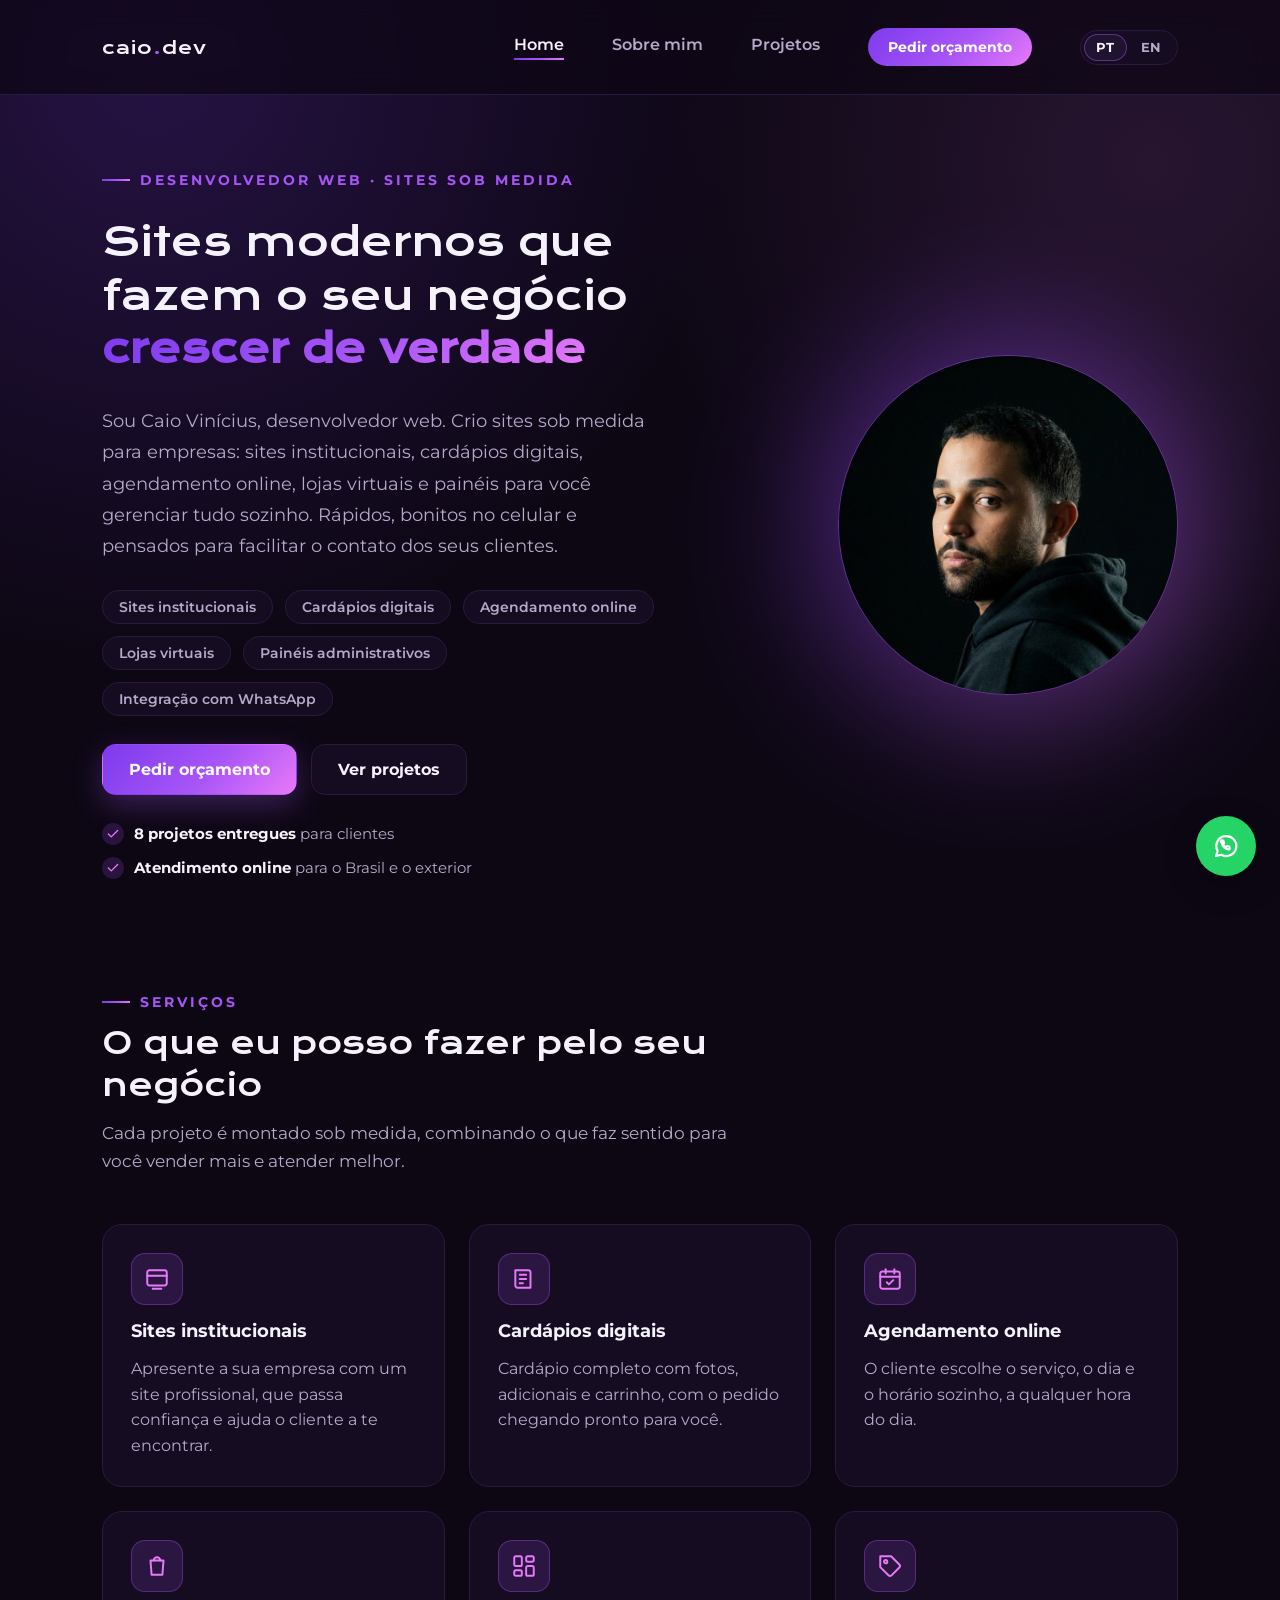
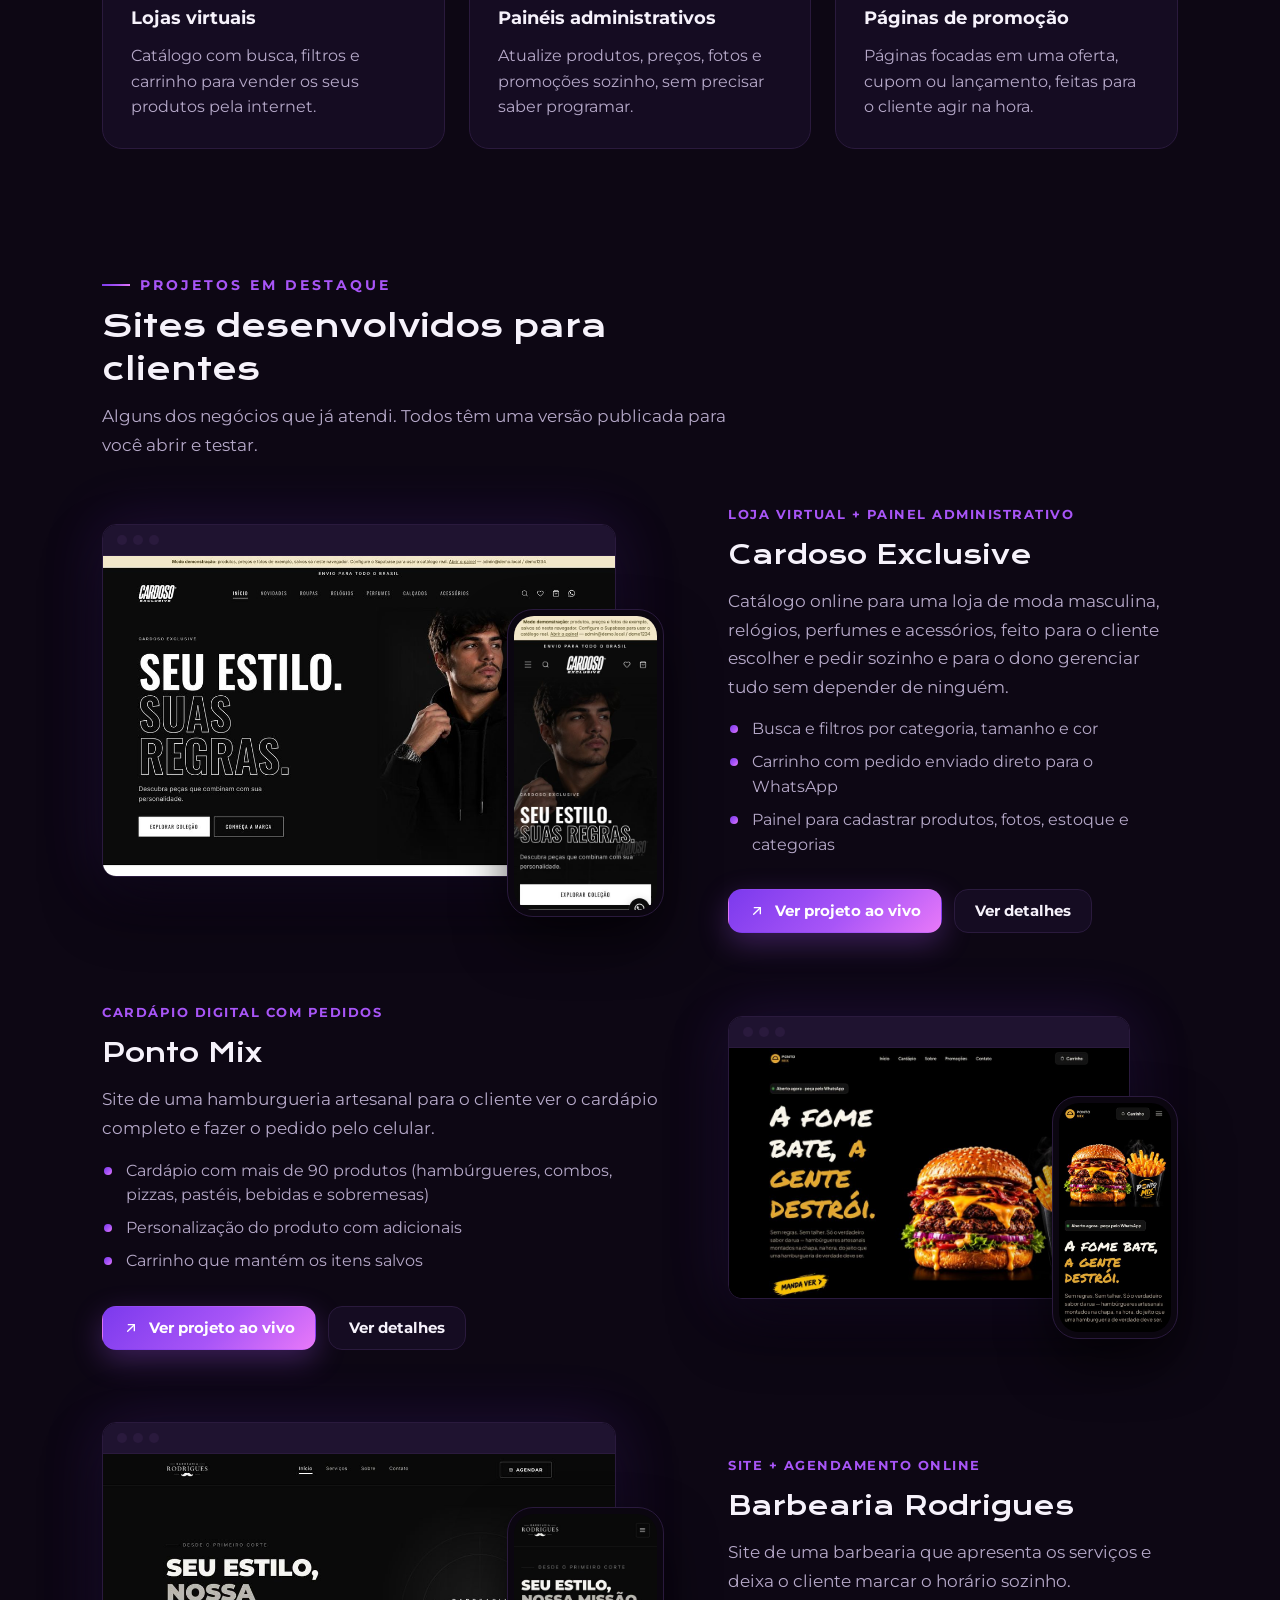
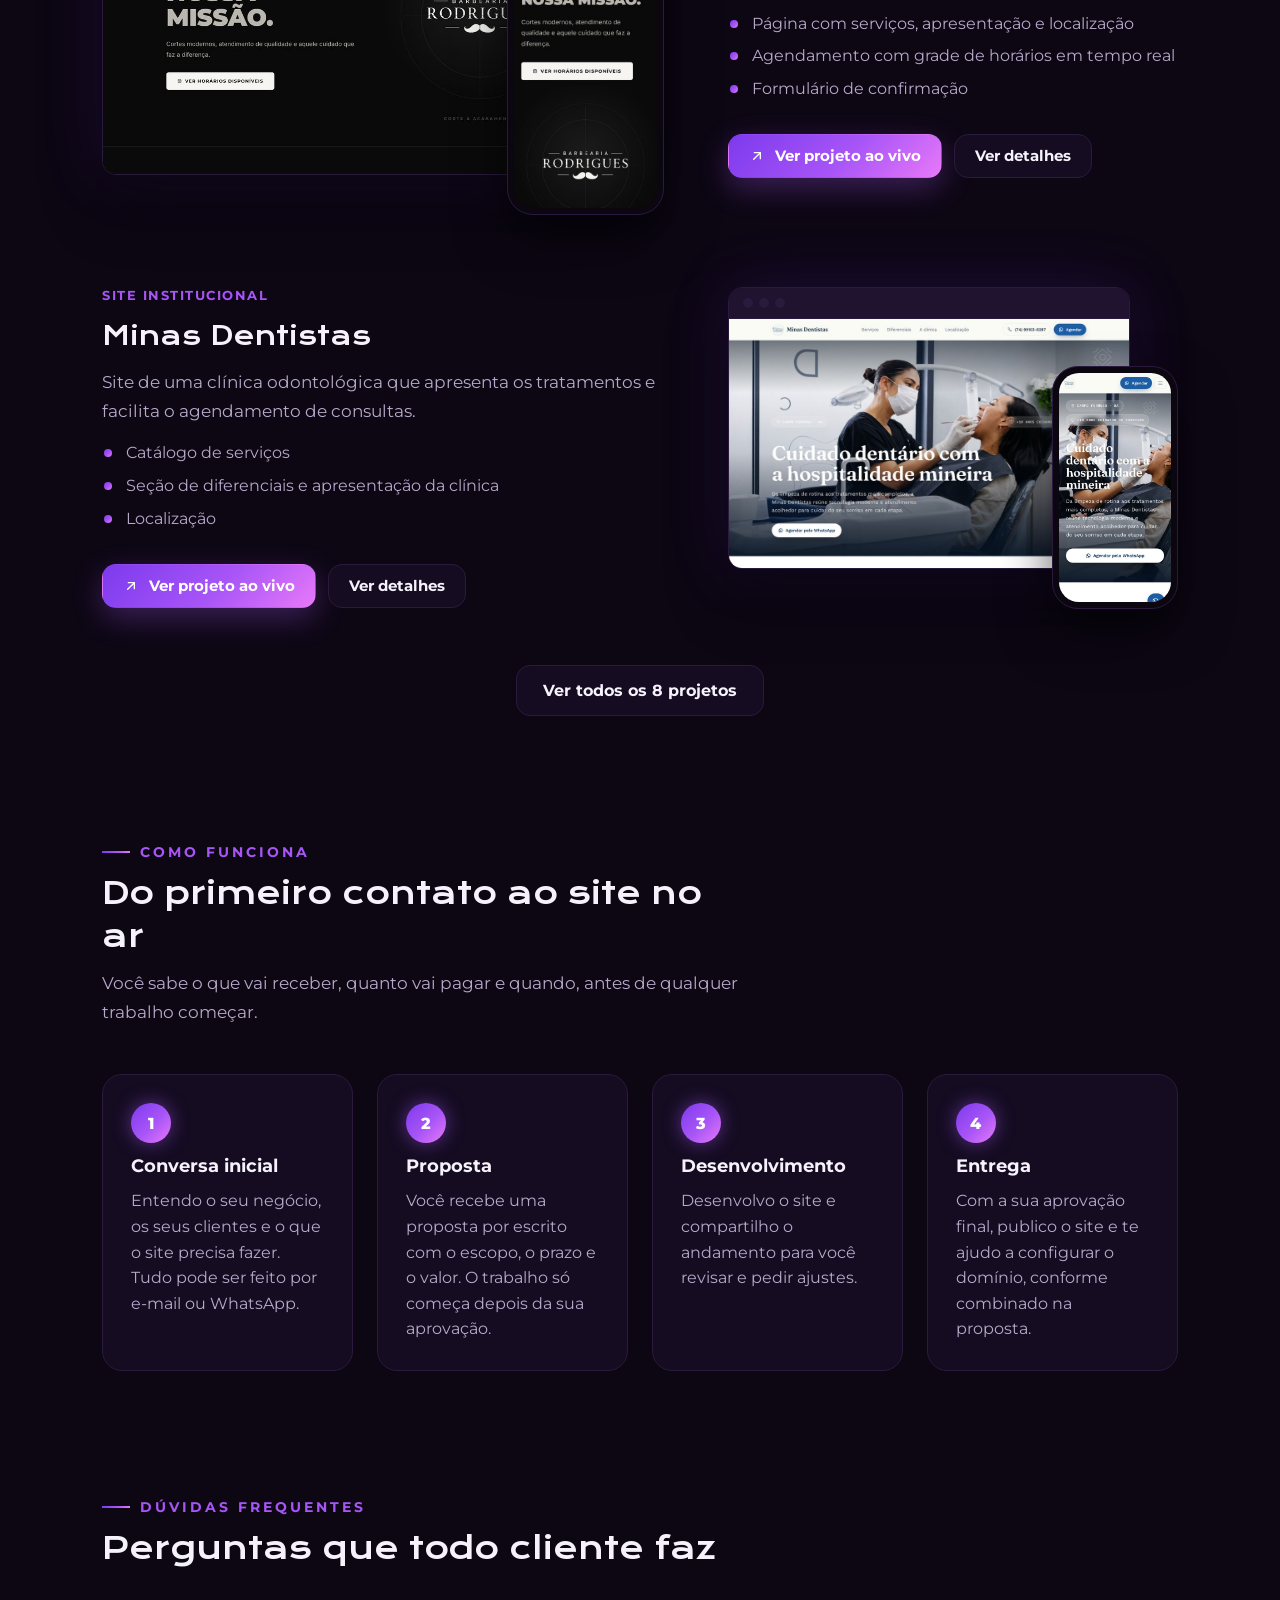
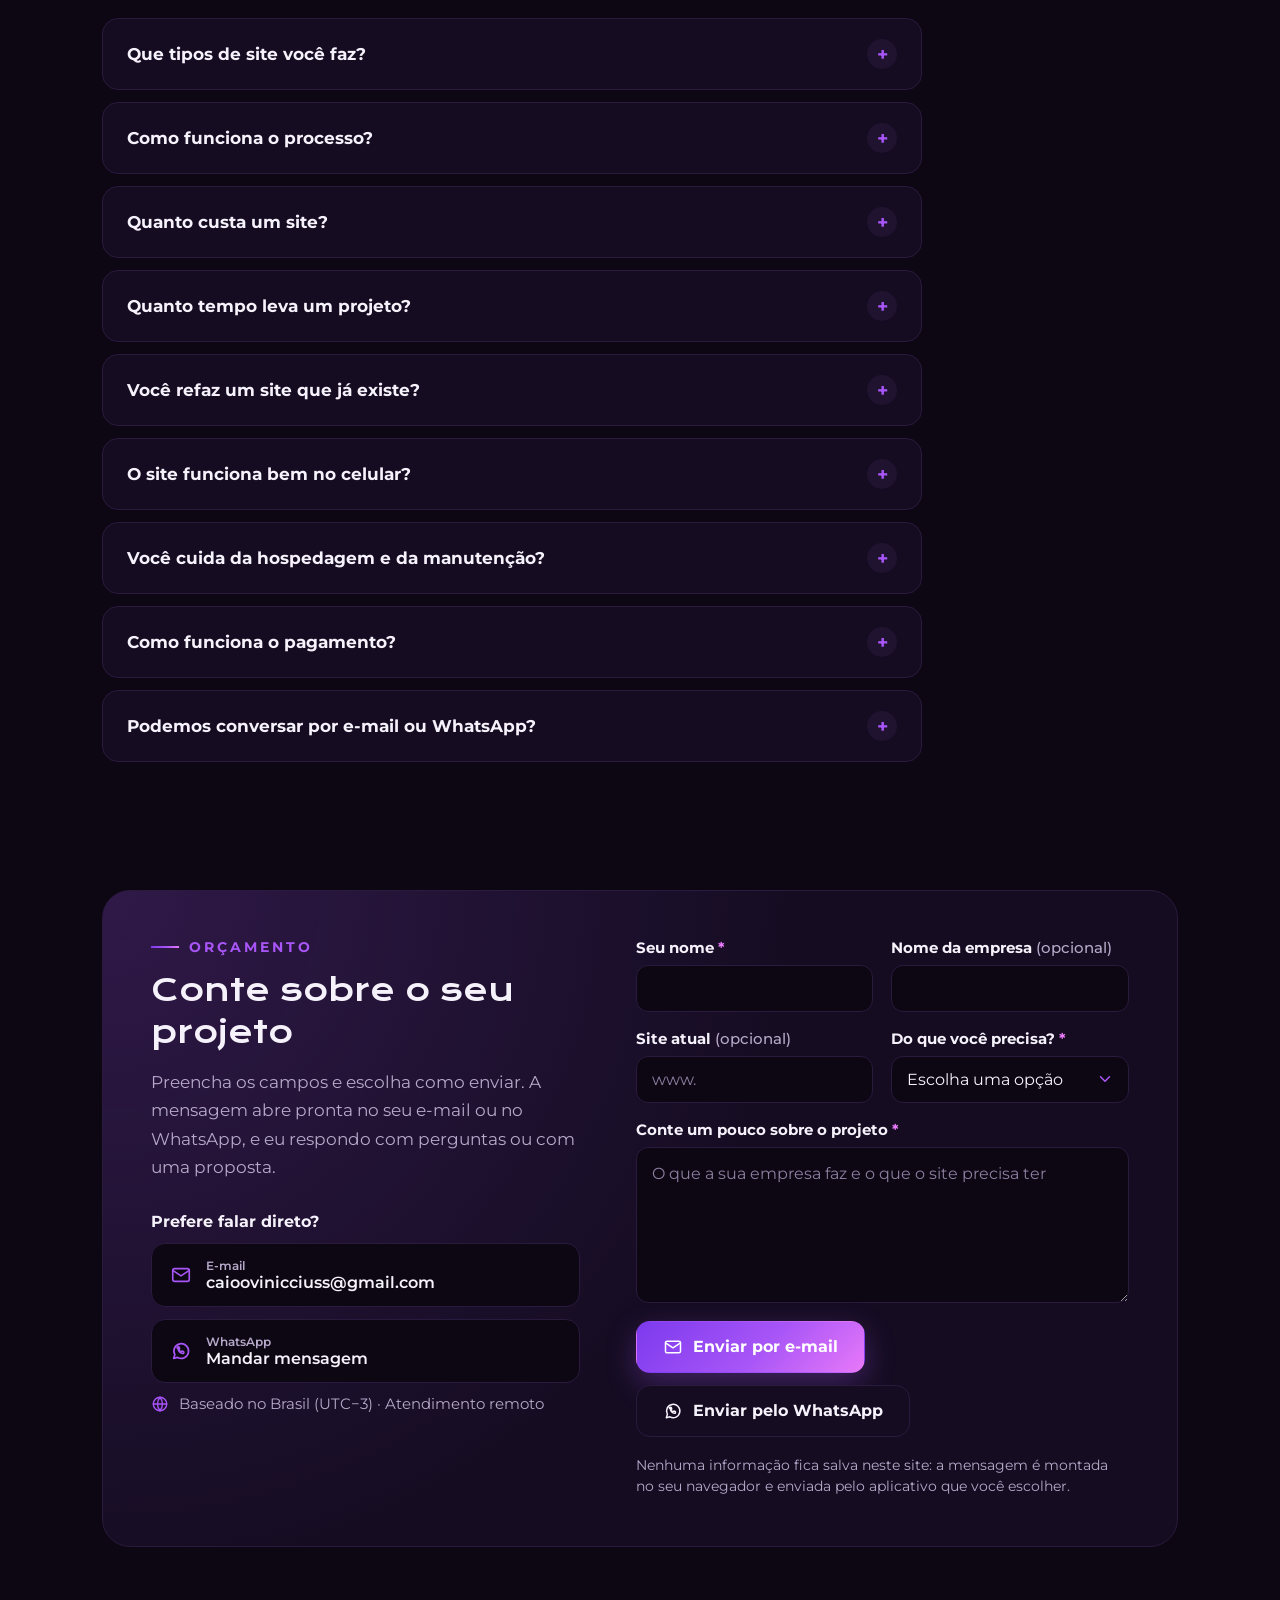
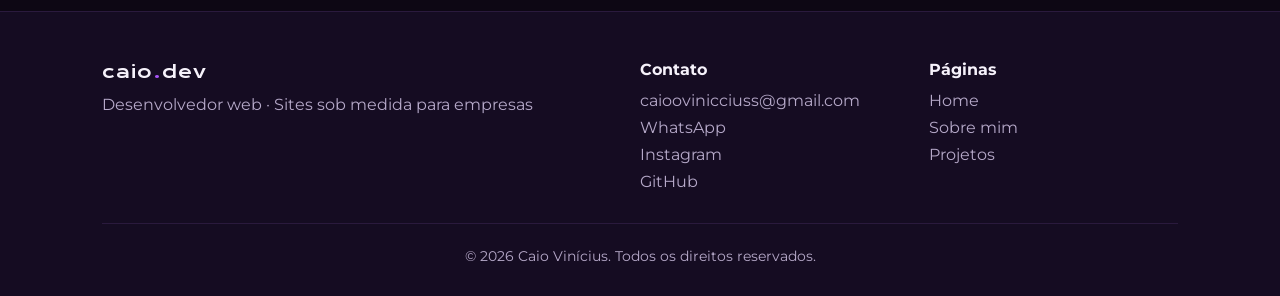
==== commit abd19a87: "Prepara o portfólio para clientes internacionais - Inglês reescrito para soar natural (Home, About, " ====
--- a/index.html
+++ b/index.html
@@ -4,165 +4,143 @@
 <head>
     <meta charset="UTF-8">
     <meta name="viewport" content="width=device-width, initial-scale=1.0">
-    <title>Caio Vinícius · Desenvolvimento web sob medida</title>
-    <meta name="description" content="Sites institucionais, cardápios digitais, agendamento online, lojas virtuais e painéis administrativos feitos sob medida para o seu negócio crescer.">
+    <title>Caio Vinícius · Desenvolvedor web · Sites sob medida</title>
+    <meta name="description" content="Desenvolvedor web que cria sites sob medida para empresas: sites institucionais, cardápios digitais, agendamento online, lojas virtuais e painéis administrativos. Peça um orçamento.">
     <meta name="theme-color" content="#0d0714">
+    <link rel="canonical" href="https://portflio-three-ashen.vercel.app/">
+    <link rel="alternate" hreflang="pt-BR" href="https://portflio-three-ashen.vercel.app/">
+    <link rel="alternate" hreflang="en" href="https://portflio-three-ashen.vercel.app/en/">
+    <link rel="alternate" hreflang="x-default" href="https://portflio-three-ashen.vercel.app/">
     <meta property="og:type" content="website">
     <meta property="og:locale" content="pt_BR">
+    <meta property="og:locale:alternate" content="en_US">
     <meta property="og:site_name" content="Caio Vinícius">
-    <meta property="og:title" content="Caio Vinícius · Desenvolvimento web sob medida">
-    <meta property="og:description" content="Sites institucionais, cardápios digitais, agendamento online, lojas virtuais e painéis administrativos feitos sob medida para o seu negócio crescer.">
+    <meta property="og:title" content="Caio Vinícius · Desenvolvedor web · Sites sob medida">
+    <meta property="og:description" content="Desenvolvedor web que cria sites sob medida para empresas: sites institucionais, cardápios digitais, agendamento online, lojas virtuais e painéis administrativos. Peça um orçamento.">
     <meta property="og:url" content="https://portflio-three-ashen.vercel.app/">
     <meta property="og:image" content="https://portflio-three-ashen.vercel.app/assets/og-image.jpg">
     <meta property="og:image:width" content="1200">
     <meta property="og:image:height" content="630">
     <meta property="og:image:alt" content="Caio Vinícius, desenvolvimento web sob medida">
     <meta name="twitter:card" content="summary_large_image">
-    <link rel="alternate" hreflang="pt-BR" href="https://portflio-three-ashen.vercel.app/">
-    <link rel="alternate" hreflang="en" href="https://portflio-three-ashen.vercel.app/en/">
-    <link rel="alternate" hreflang="x-default" href="https://portflio-three-ashen.vercel.app/">
     <link rel="icon" type="image/x-icon" href="./assets/favicon.ico">
     <link rel="icon" type="image/png" sizes="32x32" href="./assets/favicon-32.png">
     <link rel="icon" type="image/png" sizes="16x16" href="./assets/favicon-16.png">
     <link rel="apple-touch-icon" sizes="180x180" href="./assets/apple-touch-icon.png">
+    <link rel="preconnect" href="https://fonts.googleapis.com">
+    <link rel="preconnect" href="https://fonts.gstatic.com" crossorigin>
+    <link rel="stylesheet" href="https://fonts.googleapis.com/css2?family=Krona+One&family=Montserrat:wght@400;500;600;700;800;900&display=swap">
     <link rel="stylesheet" href="./style/style.css">
 </head>
 
 <body>
+    <a class="pular-conteudo" href="#conteudo">Pular para o conteúdo</a>
+
     <header class="cabecalho">
         <a class="cabecalho__logo" href="index.html">caio<span>.</span>dev</a>
         <nav class="cabecalho__menu">
             <a class="cabecalho__menu__links" href="index.html">Home</a>
             <a class="cabecalho__menu__links" href="about.html">Sobre mim</a>
             <a class="cabecalho__menu__links" href="projects.html">Projetos</a>
-            <a class="cabecalho__cta" href="https://wa.me/5574991608952?text=Ol%C3%A1%2C%20Caio!%20Vim%20pelo%20seu%20portf%C3%B3lio%20e%20quero%20um%20or%C3%A7amento%20para%20o%20meu%20site." target="_blank" rel="noopener">Pedir orçamento</a>
+            <a class="cabecalho__cta" href="#orcamento">Pedir orçamento</a>
             <div class="idioma" role="group" aria-label="Idioma">
                 <a class="idioma__opcao idioma__opcao--ativo" href="index.html" lang="pt-BR" aria-current="true">PT</a>
-                <a class="idioma__opcao" href="en/index.html" lang="en" hreflang="en">EN</a>
+                <a class="idioma__opcao" href="en/index.html" lang="en" hreflang="en" aria-label="English">EN</a>
             </div>
         </nav>
     </header>
 
-    <main>
+    <main id="conteudo">
         <section class="apresentacao">
-            <section class="apresentacao__conteudo reveal">
-                <p class="eyebrow">Desenvolvimento web sob medida</p>
+            <div class="apresentacao__conteudo reveal">
+                <p class="eyebrow">Desenvolvedor web · Sites sob medida</p>
                 <h1 class="apresentacao__conteudo__titulo">Sites modernos que fazem o seu negócio
                     <strong class="TituloDestaque">crescer de verdade</strong>
                 </h1>
-                <p class="apresentacao__conteudo__texto">Sou Caio Vinícius e desenvolvo sites sob medida para negócios
-                    de todos os tipos: sites institucionais, cardápios digitais, agendamento online, lojas virtuais e
-                    painéis para você gerenciar tudo sozinho. Cada projeto é rápido, bonito no celular e pensado para
-                    transformar visitas em clientes.</p>
+                <p class="apresentacao__conteudo__texto">Sou Caio Vinícius, desenvolvedor web. Crio sites sob medida para empresas: sites institucionais, cardápios digitais, agendamento online, lojas virtuais e painéis para você gerenciar tudo sozinho. Rápidos, bonitos no celular e pensados para facilitar o contato dos seus clientes.</p>
 
                 <div class="chips">
-                    <span class="chip">Sites institucionais</span>
-                    <span class="chip">Cardápios digitais</span>
-                    <span class="chip">Agendamento online</span>
-                    <span class="chip">Lojas virtuais</span>
-                    <span class="chip">Painéis administrativos</span>
-                    <span class="chip">Integração com WhatsApp</span>
+                <span class="chip">Sites institucionais</span>
+                <span class="chip">Cardápios digitais</span>
+                <span class="chip">Agendamento online</span>
+                <span class="chip">Lojas virtuais</span>
+                <span class="chip">Painéis administrativos</span>
+                <span class="chip">Integração com WhatsApp</span>
                 </div>
 
                 <div class="apresentacao__ctas">
-                    <a class="botao botao--principal" href="https://wa.me/5574991608952?text=Ol%C3%A1%2C%20Caio!%20Vim%20pelo%20seu%20portf%C3%B3lio%20e%20quero%20um%20or%C3%A7amento%20para%20o%20meu%20site." target="_blank" rel="noopener">
-                        <svg viewBox="0 0 24 24" fill="none" stroke="currentColor" stroke-width="1.8" stroke-linecap="round" stroke-linejoin="round">
-                        <path d="M4 20l1.3-4A8 8 0 1 1 8.3 19L4 20Z" />
-                        <path d="M8.8 9.6c.2 2.6 2.5 4.9 5.1 5.1.9.1 1.1-.6 1.1-1.1l-.3-1-1.7-.6-1 1a5.2 5.2 0 0 1-2.5-2.5l1-1-.6-1.7-1-.3c-.5 0-1.2.2-1.1 1.1Z" />
-                    </svg>
-                        Pedir orçamento
-                    </a>
-                    <a class="botao botao--secundario" href="projects.html">Ver projetos</a>
-                </div>
-
-                <p class="selo-confianca">
-                    <svg viewBox="0 0 24 24" fill="none" stroke="currentColor" stroke-width="2.2" stroke-linecap="round" stroke-linejoin="round">
-                        <path d="M20 6L9 17l-5-5" />
-                    </svg>
-                    <span><strong>8 projetos entregues</strong> para negócios reais</span>
-                </p>
-
-                <div class="apresentacao__links">
-                    <h2 class="apresentacao__links__titulo">Me encontre também:</h2>
-                    <div class="apresentacao__links__grid">
-                        <a class="apresentacao__links__link" href="https://www.instagram.com/caiodev.code/"
-                            target="_blank" rel="noopener">
-                            <svg viewBox="0 0 24 24" fill="none" stroke-width="1.8" stroke-linecap="round" stroke-linejoin="round">
-                                <rect x="3" y="3" width="18" height="18" rx="5" />
-                                <circle cx="12" cy="12" r="4.2" />
-                                <circle cx="17.2" cy="6.8" r="1" fill="currentColor" stroke="none" />
-                            </svg>
-                            Instagram
-                        </a>
-                        <a class="apresentacao__links__link" href="https://github.com/Caioviniccius" target="_blank"
-                            rel="noopener">
-                            <svg viewBox="0 0 24 24" fill="none" stroke-width="1.8" stroke-linecap="round" stroke-linejoin="round">
-                                <path d="M12 3a9 9 0 0 0-2.85 17.54c.45.08.62-.2.62-.43v-1.68c-2.5.55-3.03-1.16-3.03-1.16-.4-1.05-1-1.33-1-1.33-.83-.56.06-.55.06-.55.9.06 1.38.93 1.38.93.8 1.4 2.11 1 2.63.75.08-.59.32-1 .58-1.23-2-.23-4.1-1-4.1-4.44a3.5 3.5 0 0 1 .92-2.42c-.1-.23-.4-1.15.09-2.4 0 0 .76-.24 2.5.93a8.5 8.5 0 0 1 4.55 0c1.73-1.17 2.5-.93 2.5-.93.48 1.25.18 2.17.09 2.4a3.5 3.5 0 0 1 .92 2.42c0 3.45-2.1 4.2-4.11 4.43.33.29.62.85.62 1.72v2.55c0 .24.16.52.62.43A9 9 0 0 0 12 3Z" />
-                            </svg>
-                            GitHub
-                        </a>
-                    </div>
-                </div>
-            </section>
+                <a class="botao botao--principal" href="#orcamento">Pedir orçamento</a>
+                <a class="botao botao--secundario" href="#projetos">Ver projetos</a>
+            </div>
+
+                <ul class="confianca">
+                <li class="selo-confianca">
+                    <svg viewBox="0 0 24 24" fill="none" stroke="currentColor" stroke-width="2.2" stroke-linecap="round" stroke-linejoin="round" aria-hidden="true"><path d="M20 6L9 17l-5-5" /></svg>
+                    <span><strong>8 projetos entregues</strong> para clientes</span>
+                </li>
+                <li class="selo-confianca">
+                    <svg viewBox="0 0 24 24" fill="none" stroke="currentColor" stroke-width="2.2" stroke-linecap="round" stroke-linejoin="round" aria-hidden="true"><path d="M20 6L9 17l-5-5" /></svg>
+                    <span><strong>Atendimento online</strong> para o Brasil e o exterior</span>
+                </li>
+                </ul>
+            </div>
 
             <div class="apresentacao__imagem-wrap reveal">
-                <img class="apresentacao__imagem" src="./assets/perfil.jpeg" alt="Foto de Caio Vinícius">
-            </div>
-        </section>
-
-        <section class="secao" id="servicos">
+                <img class="apresentacao__imagem" src="./assets/perfil.jpeg" alt="Foto de Caio Vinícius" width="854" height="1280">
+            </div>
+        </section>
+
+        <section class="secao" id="servicos" aria-labelledby="titulo-servicos">
             <div class="secao__cabecalho reveal">
                 <p class="eyebrow">Serviços</p>
-                <h2 class="secao__titulo">O que eu posso fazer pelo seu negócio</h2>
-                <p class="secao__texto">Cada projeto é montado sob medida, combinando o que faz sentido para você
-                    vender mais e atender melhor.</p>
+                <h2 class="secao__titulo" id="titulo-servicos">O que eu posso fazer pelo seu negócio</h2>
+                <p class="secao__texto">Cada projeto é montado sob medida, combinando o que faz sentido para você vender mais e atender melhor.</p>
             </div>
             <div class="servicos__grid">
                 <article class="servico reveal">
-                    <span class="servico__icone"><svg viewBox="0 0 24 24" fill="none" stroke="currentColor" stroke-width="1.8" stroke-linecap="round" stroke-linejoin="round"><rect x="3" y="4" width="18" height="14" rx="2" /><path d="M3 9h18" /><path d="M8 21h8" /></svg></span>
+                    <span class="servico__icone"><svg viewBox="0 0 24 24" fill="none" stroke="currentColor" stroke-width="1.8" stroke-linecap="round" stroke-linejoin="round" aria-hidden="true"><rect x="3" y="4" width="18" height="14" rx="2" /><path d="M3 9h18" /><path d="M8 21h8" /></svg></span>
                     <h3 class="servico__titulo">Sites institucionais</h3>
                     <p class="servico__texto">Apresente a sua empresa com um site profissional, que passa confiança e ajuda o cliente a te encontrar.</p>
                 </article>
                 <article class="servico reveal">
-                    <span class="servico__icone"><svg viewBox="0 0 24 24" fill="none" stroke="currentColor" stroke-width="1.8" stroke-linecap="round" stroke-linejoin="round"><path d="M4 4h12a2 2 0 0 1 2 2v14H6a2 2 0 0 1-2-2V4Z" /><path d="M8 8h6" /><path d="M8 12h6" /><path d="M8 16h3" /></svg></span>
+                    <span class="servico__icone"><svg viewBox="0 0 24 24" fill="none" stroke="currentColor" stroke-width="1.8" stroke-linecap="round" stroke-linejoin="round" aria-hidden="true"><path d="M4 4h12a2 2 0 0 1 2 2v14H6a2 2 0 0 1-2-2V4Z" /><path d="M8 8h6" /><path d="M8 12h6" /><path d="M8 16h3" /></svg></span>
                     <h3 class="servico__titulo">Cardápios digitais</h3>
                     <p class="servico__texto">Cardápio completo com fotos, adicionais e carrinho, com o pedido chegando pronto para você.</p>
                 </article>
                 <article class="servico reveal">
-                    <span class="servico__icone"><svg viewBox="0 0 24 24" fill="none" stroke="currentColor" stroke-width="1.8" stroke-linecap="round" stroke-linejoin="round"><rect x="3" y="5" width="18" height="16" rx="2" /><path d="M16 3v4" /><path d="M8 3v4" /><path d="M3 10h18" /><path d="M9 15l2 2 4-4" /></svg></span>
+                    <span class="servico__icone"><svg viewBox="0 0 24 24" fill="none" stroke="currentColor" stroke-width="1.8" stroke-linecap="round" stroke-linejoin="round" aria-hidden="true"><rect x="3" y="5" width="18" height="16" rx="2" /><path d="M16 3v4" /><path d="M8 3v4" /><path d="M3 10h18" /><path d="M9 15l2 2 4-4" /></svg></span>
                     <h3 class="servico__titulo">Agendamento online</h3>
                     <p class="servico__texto">O cliente escolhe o serviço, o dia e o horário sozinho, a qualquer hora do dia.</p>
                 </article>
                 <article class="servico reveal">
-                    <span class="servico__icone"><svg viewBox="0 0 24 24" fill="none" stroke="currentColor" stroke-width="1.8" stroke-linecap="round" stroke-linejoin="round"><path d="M6 7h12l-1 13H7L6 7Z" /><path d="M9 7a3 3 0 0 1 6 0" /></svg></span>
+                    <span class="servico__icone"><svg viewBox="0 0 24 24" fill="none" stroke="currentColor" stroke-width="1.8" stroke-linecap="round" stroke-linejoin="round" aria-hidden="true"><path d="M6 7h12l-1 13H7L6 7Z" /><path d="M9 7a3 3 0 0 1 6 0" /></svg></span>
                     <h3 class="servico__titulo">Lojas virtuais</h3>
                     <p class="servico__texto">Catálogo com busca, filtros e carrinho para vender os seus produtos pela internet.</p>
                 </article>
                 <article class="servico reveal">
-                    <span class="servico__icone"><svg viewBox="0 0 24 24" fill="none" stroke="currentColor" stroke-width="1.8" stroke-linecap="round" stroke-linejoin="round"><rect x="3" y="3" width="7" height="9" rx="1.5" /><rect x="14" y="3" width="7" height="5" rx="1.5" /><rect x="14" y="12" width="7" height="9" rx="1.5" /><rect x="3" y="16" width="7" height="5" rx="1.5" /></svg></span>
+                    <span class="servico__icone"><svg viewBox="0 0 24 24" fill="none" stroke="currentColor" stroke-width="1.8" stroke-linecap="round" stroke-linejoin="round" aria-hidden="true"><rect x="3" y="3" width="7" height="9" rx="1.5" /><rect x="14" y="3" width="7" height="5" rx="1.5" /><rect x="14" y="12" width="7" height="9" rx="1.5" /><rect x="3" y="16" width="7" height="5" rx="1.5" /></svg></span>
                     <h3 class="servico__titulo">Painéis administrativos</h3>
                     <p class="servico__texto">Atualize produtos, preços, fotos e promoções sozinho, sem precisar saber programar.</p>
                 </article>
                 <article class="servico reveal">
-                    <span class="servico__icone"><svg viewBox="0 0 24 24" fill="none" stroke="currentColor" stroke-width="1.8" stroke-linecap="round" stroke-linejoin="round"><path d="M20.6 13.4l-7.2 7.2a2 2 0 0 1-2.8 0L3 13V3h10l7.6 7.6a2 2 0 0 1 0 2.8Z" /><circle cx="8" cy="8" r="1.5" /></svg></span>
+                    <span class="servico__icone"><svg viewBox="0 0 24 24" fill="none" stroke="currentColor" stroke-width="1.8" stroke-linecap="round" stroke-linejoin="round" aria-hidden="true"><path d="M20.6 13.4l-7.2 7.2a2 2 0 0 1-2.8 0L3 13V3h10l7.6 7.6a2 2 0 0 1 0 2.8Z" /><circle cx="8" cy="8" r="1.5" /></svg></span>
                     <h3 class="servico__titulo">Páginas de promoção</h3>
                     <p class="servico__texto">Páginas focadas em uma oferta, cupom ou lançamento, feitas para o cliente agir na hora.</p>
                 </article>
             </div>
         </section>
 
-        <section class="secao" id="projetos">
+        <section class="secao" id="projetos" aria-labelledby="titulo-projetos">
             <div class="secao__cabecalho reveal">
                 <p class="eyebrow">Projetos em destaque</p>
-                <h2 class="secao__titulo">Sites que já estão no ar</h2>
-                <p class="secao__texto">Alguns dos negócios que já atendi. Todos funcionando, prontos para você
-                    abrir e testar.</p>
+                <h2 class="secao__titulo" id="titulo-projetos">Sites desenvolvidos para clientes</h2>
+                <p class="secao__texto">Alguns dos negócios que já atendi. Todos têm uma versão publicada para você abrir e testar.</p>
             </div>
             <div class="destaques">
                 <article class="destaque reveal">
                     <div class="destaque__mockup">
                         <div class="destaque__navegador">
-                            <span class="destaque__barra"><i></i><i></i><i></i></span>
+                            <span class="destaque__barra" aria-hidden="true"><i></i><i></i><i></i></span>
                             <img src="./assets/projetos/cardoso-exclusive-desktop.jpg" alt="Site Cardoso Exclusive no computador" loading="lazy" width="960" height="600">
                         </div>
                         <div class="destaque__celular">
@@ -170,21 +148,27 @@
                         </div>
                     </div>
                     <div class="destaque__info">
-                        <span class="card-projeto__selo">Loja virtual + painel</span>
+                        <p class="destaque__tipo">Loja virtual + painel administrativo</p>
                         <h3 class="destaque__titulo">Cardoso Exclusive</h3>
-                        <p class="destaque__texto">Loja de moda masculina, relógios e perfumes com busca, filtros por tamanho e cor, carrinho e um painel para cadastrar produtos, fotos e estoque.</p>
-                        <a class="botao botao--secundario" href="./projetos/cardoso-exclusive/index.html" target="_blank" rel="noopener">
-                            <svg viewBox="0 0 24 24" fill="none" stroke="currentColor" stroke-width="2" stroke-linecap="round" stroke-linejoin="round">
-                            <path d="M7 17L17 7" /><path d="M8 7h9v9" />
-                        </svg>
-                            Ver site
-                        </a>
+                        <p class="destaque__texto">Catálogo online para uma loja de moda masculina, relógios, perfumes e acessórios, feito para o cliente escolher e pedir sozinho e para o dono gerenciar tudo sem depender de ninguém.</p>
+                        <ul class="lista-recursos">
+                            <li>Busca e filtros por categoria, tamanho e cor</li>
+                            <li>Carrinho com pedido enviado direto para o WhatsApp</li>
+                            <li>Painel para cadastrar produtos, fotos, estoque e categorias</li>
+                        </ul>
+                        <div class="destaque__acoes">
+                            <a class="botao botao--principal botao--compacto" href="./projetos/cardoso-exclusive/index.html" target="_blank" rel="noopener">
+                                <svg viewBox="0 0 24 24" fill="none" stroke="currentColor" stroke-width="2" stroke-linecap="round" stroke-linejoin="round" aria-hidden="true"><path d="M7 17L17 7" /><path d="M8 7h9v9" /></svg>
+                                Ver projeto ao vivo
+                            </a>
+                            <a class="botao botao--secundario botao--compacto" href="projects.html#cardoso-exclusive">Ver detalhes</a>
+                        </div>
                     </div>
                 </article>
                 <article class="destaque reveal">
                     <div class="destaque__mockup">
                         <div class="destaque__navegador">
-                            <span class="destaque__barra"><i></i><i></i><i></i></span>
+                            <span class="destaque__barra" aria-hidden="true"><i></i><i></i><i></i></span>
                             <img src="./assets/projetos/ponto-mix-desktop.jpg" alt="Site Ponto Mix no computador" loading="lazy" width="960" height="600">
                         </div>
                         <div class="destaque__celular">
@@ -192,21 +176,27 @@
                         </div>
                     </div>
                     <div class="destaque__info">
-                        <span class="card-projeto__selo">Cardápio digital</span>
+                        <p class="destaque__tipo">Cardápio digital com pedidos</p>
                         <h3 class="destaque__titulo">Ponto Mix</h3>
-                        <p class="destaque__texto">Hamburgueria com cardápio de mais de 90 produtos, adicionais, carrinho salvo e pedido finalizado em 3 etapas.</p>
-                        <a class="botao botao--secundario" href="./projetos/ponto-mix/index.html" target="_blank" rel="noopener">
-                            <svg viewBox="0 0 24 24" fill="none" stroke="currentColor" stroke-width="2" stroke-linecap="round" stroke-linejoin="round">
-                            <path d="M7 17L17 7" /><path d="M8 7h9v9" />
-                        </svg>
-                            Ver site
-                        </a>
+                        <p class="destaque__texto">Site de uma hamburgueria artesanal para o cliente ver o cardápio completo e fazer o pedido pelo celular.</p>
+                        <ul class="lista-recursos">
+                            <li>Cardápio com mais de 90 produtos (hambúrgueres, combos, pizzas, pastéis, bebidas e sobremesas)</li>
+                            <li>Personalização do produto com adicionais</li>
+                            <li>Carrinho que mantém os itens salvos</li>
+                        </ul>
+                        <div class="destaque__acoes">
+                            <a class="botao botao--principal botao--compacto" href="./projetos/ponto-mix/index.html" target="_blank" rel="noopener">
+                                <svg viewBox="0 0 24 24" fill="none" stroke="currentColor" stroke-width="2" stroke-linecap="round" stroke-linejoin="round" aria-hidden="true"><path d="M7 17L17 7" /><path d="M8 7h9v9" /></svg>
+                                Ver projeto ao vivo
+                            </a>
+                            <a class="botao botao--secundario botao--compacto" href="projects.html#ponto-mix">Ver detalhes</a>
+                        </div>
                     </div>
                 </article>
                 <article class="destaque reveal">
                     <div class="destaque__mockup">
                         <div class="destaque__navegador">
-                            <span class="destaque__barra"><i></i><i></i><i></i></span>
+                            <span class="destaque__barra" aria-hidden="true"><i></i><i></i><i></i></span>
                             <img src="./assets/projetos/barbearia-rodrigues-desktop.jpg" alt="Site Barbearia Rodrigues no computador" loading="lazy" width="960" height="600">
                         </div>
                         <div class="destaque__celular">
@@ -214,21 +204,27 @@
                         </div>
                     </div>
                     <div class="destaque__info">
-                        <span class="card-projeto__selo">Agendamento online</span>
+                        <p class="destaque__tipo">Site + agendamento online</p>
                         <h3 class="destaque__titulo">Barbearia Rodrigues</h3>
-                        <p class="destaque__texto">Site da barbearia com agendamento online: grade de horários em tempo real e confirmação enviada direto para a barbearia.</p>
-                        <a class="botao botao--secundario" href="./projetos/barbearia-rodrigues/index.html" target="_blank" rel="noopener">
-                            <svg viewBox="0 0 24 24" fill="none" stroke="currentColor" stroke-width="2" stroke-linecap="round" stroke-linejoin="round">
-                            <path d="M7 17L17 7" /><path d="M8 7h9v9" />
-                        </svg>
-                            Ver site
-                        </a>
+                        <p class="destaque__texto">Site de uma barbearia que apresenta os serviços e deixa o cliente marcar o horário sozinho.</p>
+                        <ul class="lista-recursos">
+                            <li>Página com serviços, apresentação e localização</li>
+                            <li>Agendamento com grade de horários em tempo real</li>
+                            <li>Formulário de confirmação</li>
+                        </ul>
+                        <div class="destaque__acoes">
+                            <a class="botao botao--principal botao--compacto" href="./projetos/barbearia-rodrigues/index.html" target="_blank" rel="noopener">
+                                <svg viewBox="0 0 24 24" fill="none" stroke="currentColor" stroke-width="2" stroke-linecap="round" stroke-linejoin="round" aria-hidden="true"><path d="M7 17L17 7" /><path d="M8 7h9v9" /></svg>
+                                Ver projeto ao vivo
+                            </a>
+                            <a class="botao botao--secundario botao--compacto" href="projects.html#barbearia-rodrigues">Ver detalhes</a>
+                        </div>
                     </div>
                 </article>
                 <article class="destaque reveal">
                     <div class="destaque__mockup">
                         <div class="destaque__navegador">
-                            <span class="destaque__barra"><i></i><i></i><i></i></span>
+                            <span class="destaque__barra" aria-hidden="true"><i></i><i></i><i></i></span>
                             <img src="./assets/projetos/minas-dentistas-desktop.jpg" alt="Site Minas Dentistas no computador" loading="lazy" width="960" height="600">
                         </div>
                         <div class="destaque__celular">
@@ -236,15 +232,21 @@
                         </div>
                     </div>
                     <div class="destaque__info">
-                        <span class="card-projeto__selo">Site institucional</span>
+                        <p class="destaque__tipo">Site institucional</p>
                         <h3 class="destaque__titulo">Minas Dentistas</h3>
-                        <p class="destaque__texto">Site da clínica odontológica com serviços, diferenciais, apresentação da clínica, localização e agendamento a um toque.</p>
-                        <a class="botao botao--secundario" href="./projetos/minas-dentistas/index.html" target="_blank" rel="noopener">
-                            <svg viewBox="0 0 24 24" fill="none" stroke="currentColor" stroke-width="2" stroke-linecap="round" stroke-linejoin="round">
-                            <path d="M7 17L17 7" /><path d="M8 7h9v9" />
-                        </svg>
-                            Ver site
-                        </a>
+                        <p class="destaque__texto">Site de uma clínica odontológica que apresenta os tratamentos e facilita o agendamento de consultas.</p>
+                        <ul class="lista-recursos">
+                            <li>Catálogo de serviços</li>
+                            <li>Seção de diferenciais e apresentação da clínica</li>
+                            <li>Localização</li>
+                        </ul>
+                        <div class="destaque__acoes">
+                            <a class="botao botao--principal botao--compacto" href="./projetos/minas-dentistas/index.html" target="_blank" rel="noopener">
+                                <svg viewBox="0 0 24 24" fill="none" stroke="currentColor" stroke-width="2" stroke-linecap="round" stroke-linejoin="round" aria-hidden="true"><path d="M7 17L17 7" /><path d="M8 7h9v9" /></svg>
+                                Ver projeto ao vivo
+                            </a>
+                            <a class="botao botao--secundario botao--compacto" href="projects.html#minas-dentistas">Ver detalhes</a>
+                        </div>
                     </div>
                 </article>
             </div>
@@ -253,88 +255,187 @@
             </div>
         </section>
 
-        <section class="secao" id="como-funciona">
+        <section class="secao" id="como-funciona" aria-labelledby="titulo-processo">
             <div class="secao__cabecalho reveal">
                 <p class="eyebrow">Como funciona</p>
-                <h2 class="secao__titulo">Do primeiro contato ao site no ar</h2>
+                <h2 class="secao__titulo" id="titulo-processo">Do primeiro contato ao site no ar</h2>
+                <p class="secao__texto">Você sabe o que vai receber, quanto vai pagar e quando, antes de qualquer trabalho começar.</p>
             </div>
             <ol class="passos">
                 <li class="passo reveal">
                     <span class="passo__numero">1</span>
-                    <h3 class="passo__titulo">Conversa</h3>
-                    <p class="passo__texto">Entendo o seu negócio e o que você precisa.</p>
+                    <h3 class="passo__titulo">Conversa inicial</h3>
+                    <p class="passo__texto">Entendo o seu negócio, os seus clientes e o que o site precisa fazer. Tudo pode ser feito por e-mail ou WhatsApp.</p>
                 </li>
                 <li class="passo reveal">
                     <span class="passo__numero">2</span>
                     <h3 class="passo__titulo">Proposta</h3>
-                    <p class="passo__texto">Você recebe o que vai ser feito, o prazo e o valor antes de começar.</p>
+                    <p class="passo__texto">Você recebe uma proposta por escrito com o escopo, o prazo e o valor. O trabalho só começa depois da sua aprovação.</p>
                 </li>
                 <li class="passo reveal">
                     <span class="passo__numero">3</span>
                     <h3 class="passo__titulo">Desenvolvimento</h3>
-                    <p class="passo__texto">Você acompanha o andamento e pede os ajustes que quiser.</p>
+                    <p class="passo__texto">Desenvolvo o site e compartilho o andamento para você revisar e pedir ajustes.</p>
                 </li>
                 <li class="passo reveal">
                     <span class="passo__numero">4</span>
-                    <h3 class="passo__titulo">Site no ar</h3>
-                    <p class="passo__texto">Publicado e pronto para receber os seus clientes.</p>
+                    <h3 class="passo__titulo">Entrega</h3>
+                    <p class="passo__texto">Com a sua aprovação final, publico o site e te ajudo a configurar o domínio, conforme combinado na proposta.</p>
                 </li>
             </ol>
         </section>
 
-        <section class="secao" id="duvidas">
+        <section class="secao" id="duvidas" aria-labelledby="titulo-faq">
             <div class="secao__cabecalho reveal">
                 <p class="eyebrow">Dúvidas frequentes</p>
-                <h2 class="secao__titulo">Perguntas que todo cliente faz</h2>
+                <h2 class="secao__titulo" id="titulo-faq">Perguntas que todo cliente faz</h2>
             </div>
             <div class="faq reveal">
                 <details class="faq__item">
+                    <summary class="faq__pergunta">Que tipos de site você faz?</summary>
+                    <p class="faq__resposta">Sites institucionais, landing pages, cardápios digitais com pedidos, sistemas de agendamento, lojas virtuais e painéis simples para você atualizar o conteúdo sozinho. Você encontra exemplos de cada um nos meus projetos.</p>
+                </details>
+                <details class="faq__item">
+                    <summary class="faq__pergunta">Como funciona o processo?</summary>
+                    <p class="faq__resposta">São quatro etapas: conversa inicial, proposta, desenvolvimento e entrega. Você aprova o escopo e o valor antes de qualquer trabalho começar e revisa o site antes de ele ir ao ar.</p>
+                </details>
+                <details class="faq__item">
                     <summary class="faq__pergunta">Quanto custa um site?</summary>
-                    <p class="faq__resposta">Depende do que o seu negócio precisa: quantidade de páginas, cardápio, agendamento, loja ou painel. Depois de uma conversa rápida, você recebe uma proposta com o valor fechado, sem surpresas.</p>
-                </details>
-                <details class="faq__item">
-                    <summary class="faq__pergunta">Quanto tempo leva para ficar pronto?</summary>
-                    <p class="faq__resposta">O prazo também depende do tamanho do projeto e vem descrito na proposta, antes de começarmos.</p>
+                    <p class="faq__resposta">Depende do escopo: quantidade de páginas, recursos como agendamento ou loja virtual e se você precisa de um painel. Depois de entender o que você precisa, envio uma proposta com o valor fechado para aquele escopo.</p>
+                </details>
+                <details class="faq__item">
+                    <summary class="faq__pergunta">Quanto tempo leva um projeto?</summary>
+                    <p class="faq__resposta">Depende do tamanho e da complexidade do projeto. O prazo estimado vem na proposta, antes de começarmos.</p>
+                </details>
+                <details class="faq__item">
+                    <summary class="faq__pergunta">Você refaz um site que já existe?</summary>
+                    <p class="faq__resposta">Sim. Posso refazer um site existente com um visual moderno e que funcione bem no celular. Me mande o link e conte o que você gostaria de melhorar.</p>
                 </details>
                 <details class="faq__item">
                     <summary class="faq__pergunta">O site funciona bem no celular?</summary>
                     <p class="faq__resposta">Sim. Todos os projetos são pensados primeiro para o celular, que é por onde a maioria dos seus clientes vai acessar.</p>
                 </details>
                 <details class="faq__item">
-                    <summary class="faq__pergunta">Vou conseguir atualizar o site sozinho?</summary>
-                    <p class="faq__resposta">Se precisar, o site pode vir com um painel simples para você trocar produtos, preços, fotos e promoções sem saber programar.</p>
-                </details>
-                <details class="faq__item">
-                    <summary class="faq__pergunta">Preciso entender de domínio e hospedagem?</summary>
-                    <p class="faq__resposta">Não. Eu te oriento nessa parte técnica e deixo o site publicado e funcionando.</p>
-                </details>
-            </div>
-
-            <div class="chamada-final reveal">
-                <h2 class="chamada-final__titulo">Vamos tirar a sua ideia do papel?</h2>
-                <p class="chamada-final__texto">Me conte o que você precisa e eu te mando uma proposta com prazo e
-                    valor, sem compromisso.</p>
-                <a class="botao botao--principal" href="https://wa.me/5574991608952?text=Ol%C3%A1%2C%20Caio!%20Vim%20pelo%20seu%20portf%C3%B3lio%20e%20quero%20um%20or%C3%A7amento%20para%20o%20meu%20site." target="_blank" rel="noopener">
-                    <svg viewBox="0 0 24 24" fill="none" stroke="currentColor" stroke-width="1.8" stroke-linecap="round" stroke-linejoin="round">
-                        <path d="M4 20l1.3-4A8 8 0 1 1 8.3 19L4 20Z" />
-                        <path d="M8.8 9.6c.2 2.6 2.5 4.9 5.1 5.1.9.1 1.1-.6 1.1-1.1l-.3-1-1.7-.6-1 1a5.2 5.2 0 0 1-2.5-2.5l1-1-.6-1.7-1-.3c-.5 0-1.2.2-1.1 1.1Z" />
-                    </svg>
-                    Pedir orçamento
-                </a>
+                    <summary class="faq__pergunta">Você cuida da hospedagem e da manutenção?</summary>
+                    <p class="faq__resposta">Eu publico o site e te oriento no registro e na configuração do domínio, que fica no seu nome. A manutenção e as atualizações depois da entrega podem ser contratadas à parte.</p>
+                </details>
+                <details class="faq__item">
+                    <summary class="faq__pergunta">Como funciona o pagamento?</summary>
+                    <p class="faq__resposta">A forma e as datas de pagamento são definidas em cada proposta, antes de o projeto começar.</p>
+                </details>
+                <details class="faq__item">
+                    <summary class="faq__pergunta">Podemos conversar por e-mail ou WhatsApp?</summary>
+                    <p class="faq__resposta">Sim. Você escolhe: e-mail ou WhatsApp. A conversa por escrito funciona muito bem, porque tudo o que foi combinado fica registrado.</p>
+                </details>
+            </div>
+        </section>
+
+        <section class="secao" id="orcamento" aria-labelledby="titulo-contato">
+            <div class="contato reveal">
+                <div class="contato__intro">
+                    <p class="eyebrow">Orçamento</p>
+                    <h2 class="secao__titulo" id="titulo-contato">Conte sobre o seu projeto</h2>
+                    <p class="secao__texto">Preencha os campos e escolha como enviar. A mensagem abre pronta no seu e-mail ou no WhatsApp, e eu respondo com perguntas ou com uma proposta.</p>
+
+                    <div class="contato__direto">
+                        <p class="contato__direto-titulo">Prefere falar direto?</p>
+                        <a class="contato__canal" href="mailto:caioovinicciuss@gmail.com">
+                            <svg viewBox="0 0 24 24" fill="none" stroke="currentColor" stroke-width="1.8" stroke-linecap="round" stroke-linejoin="round" aria-hidden="true"><rect x="3" y="5" width="18" height="14" rx="2" /><path d="M3 7l9 6 9-6" /></svg>
+                            <span><small>E-mail</small>caioovinicciuss@gmail.com</span>
+                        </a>
+                        <a class="contato__canal" href="https://wa.me/5574991608952?text=Ol%C3%A1%2C%20Caio!%20Vim%20pelo%20seu%20portf%C3%B3lio%20e%20quero%20um%20or%C3%A7amento%20para%20o%20meu%20site." target="_blank" rel="noopener">
+                            <svg viewBox="0 0 24 24" fill="none" stroke="currentColor" stroke-width="1.8" stroke-linecap="round" stroke-linejoin="round" aria-hidden="true"><path d="M4 20l1.3-4A8 8 0 1 1 8.3 19L4 20Z" /><path d="M8.8 9.6c.2 2.6 2.5 4.9 5.1 5.1.9.1 1.1-.6 1.1-1.1l-.3-1-1.7-.6-1 1a5.2 5.2 0 0 1-2.5-2.5l1-1-.6-1.7-1-.3c-.5 0-1.2.2-1.1 1.1Z" /></svg>
+                            <span><small>WhatsApp</small>Mandar mensagem</span>
+                        </a>
+                        <p class="contato__local">
+                            <svg viewBox="0 0 24 24" fill="none" stroke="currentColor" stroke-width="1.8" stroke-linecap="round" stroke-linejoin="round" aria-hidden="true"><circle cx="12" cy="12" r="9" /><path d="M3 12h18" /><path d="M12 3a14 14 0 0 1 0 18a14 14 0 0 1 0-18Z" /></svg>
+                            Baseado no Brasil (UTC−3) · Atendimento remoto
+                        </p>
+                    </div>
+                </div>
+
+                <form class="formulario" id="formulario-orcamento" novalidate data-email="caioovinicciuss@gmail.com" data-whatsapp="5574991608952">
+                    <div class="formulario__linha">
+                        <div class="formulario__campo">
+                            <label for="f-nome">Seu nome <span class="formulario__obrig" aria-hidden="true">*</span></label>
+                            <input id="f-nome" name="nome" type="text" autocomplete="name" required maxlength="80">
+                        </div>
+                        <div class="formulario__campo">
+                            <label for="f-empresa">Nome da empresa <span class="formulario__opcional">(opcional)</span></label>
+                            <input id="f-empresa" name="empresa" type="text" autocomplete="organization" maxlength="80">
+                        </div>
+                    </div>
+                    <div class="formulario__linha">
+                        <div class="formulario__campo">
+                            <label for="f-site">Site atual <span class="formulario__opcional">(opcional)</span></label>
+                            <input id="f-site" name="site" type="text" inputmode="url" autocomplete="url" maxlength="200" placeholder="www.">
+                        </div>
+                        <div class="formulario__campo">
+                            <label for="f-tipo">Do que você precisa? <span class="formulario__obrig" aria-hidden="true">*</span></label>
+                            <select id="f-tipo" name="tipo" required>
+                                <option value="">Escolha uma opção</option>
+                            <option>Site institucional</option>
+                            <option>Landing page</option>
+                            <option>Cardápio digital com pedidos</option>
+                            <option>Agendamento online</option>
+                            <option>Loja virtual</option>
+                            <option>Refazer um site existente</option>
+                            <option>Outro</option>
+                            </select>
+                        </div>
+                    </div>
+                    <div class="formulario__campo">
+                        <label for="f-msg">Conte um pouco sobre o projeto <span class="formulario__obrig" aria-hidden="true">*</span></label>
+                        <textarea id="f-msg" name="mensagem" rows="5" required maxlength="1500" placeholder="O que a sua empresa faz e o que o site precisa ter"></textarea>
+                    </div>
+
+                    <p class="formulario__status" role="status" aria-live="polite"></p>
+
+                    <div class="formulario__acoes">
+                        <button class="botao botao--principal" type="submit" data-canal="email">
+                            <svg viewBox="0 0 24 24" fill="none" stroke="currentColor" stroke-width="1.8" stroke-linecap="round" stroke-linejoin="round" aria-hidden="true"><rect x="3" y="5" width="18" height="14" rx="2" /><path d="M3 7l9 6 9-6" /></svg>
+                            Enviar por e-mail
+                        </button>
+                        <button class="botao botao--secundario" type="submit" data-canal="whatsapp">
+                            <svg viewBox="0 0 24 24" fill="none" stroke="currentColor" stroke-width="1.8" stroke-linecap="round" stroke-linejoin="round" aria-hidden="true"><path d="M4 20l1.3-4A8 8 0 1 1 8.3 19L4 20Z" /><path d="M8.8 9.6c.2 2.6 2.5 4.9 5.1 5.1.9.1 1.1-.6 1.1-1.1l-.3-1-1.7-.6-1 1a5.2 5.2 0 0 1-2.5-2.5l1-1-.6-1.7-1-.3c-.5 0-1.2.2-1.1 1.1Z" /></svg>
+                            Enviar pelo WhatsApp
+                        </button>
+                    </div>
+                    <p class="formulario__privacidade">Nenhuma informação fica salva neste site: a mensagem é montada no seu navegador e enviada pelo aplicativo que você escolher.</p>
+                </form>
             </div>
         </section>
     </main>
 
     <footer class="rodape">
-        <p>Desenvolvido por <strong>Caio Vinícius</strong></p>
+        <div class="rodape__conteudo">
+            <div class="rodape__marca">
+                <a class="cabecalho__logo" href="index.html">caio<span>.</span>dev</a>
+                <p>Desenvolvedor web · Sites sob medida para empresas</p>
+            </div>
+            <div class="rodape__coluna">
+                <p class="rodape__titulo">Contato</p>
+                <ul>
+                    <li><a href="mailto:caioovinicciuss@gmail.com">caioovinicciuss@gmail.com</a></li>
+                    <li><a href="https://wa.me/5574991608952?text=Ol%C3%A1%2C%20Caio!%20Vim%20pelo%20seu%20portf%C3%B3lio%20e%20quero%20um%20or%C3%A7amento%20para%20o%20meu%20site." target="_blank" rel="noopener">WhatsApp</a></li>
+                    <li><a href="https://www.instagram.com/caiodev.code/" target="_blank" rel="noopener">Instagram</a></li>
+                    <li><a href="https://github.com/Caioviniccius" target="_blank" rel="noopener">GitHub</a></li>
+                </ul>
+            </div>
+            <div class="rodape__coluna">
+                <p class="rodape__titulo">Páginas</p>
+                <ul>
+                    <li><a href="index.html">Home</a></li>
+                    <li><a href="about.html">Sobre mim</a></li>
+                    <li><a href="projects.html">Projetos</a></li>
+                </ul>
+            </div>
+        </div>
+        <p class="rodape__copy">© 2026 Caio Vinícius. Todos os direitos reservados.</p>
     </footer>
 
-    <a class="whatsapp-flutuante" href="https://wa.me/5574991608952?text=Ol%C3%A1%2C%20Caio!%20Vim%20pelo%20seu%20portf%C3%B3lio%20e%20quero%20um%20or%C3%A7amento%20para%20o%20meu%20site." target="_blank" rel="noopener"
-        aria-label="Pedir orçamento pelo WhatsApp">
-        <svg viewBox="0 0 24 24" fill="none" stroke="currentColor" stroke-width="1.8" stroke-linecap="round" stroke-linejoin="round">
-                <path d="M4 20l1.3-4A8 8 0 1 1 8.3 19L4 20Z" />
-                <path d="M8.8 9.6c.2 2.6 2.5 4.9 5.1 5.1.9.1 1.1-.6 1.1-1.1l-.3-1-1.7-.6-1 1a5.2 5.2 0 0 1-2.5-2.5l1-1-.6-1.7-1-.3c-.5 0-1.2.2-1.1 1.1Z" />
-            </svg>
+    <a class="whatsapp-flutuante" href="https://wa.me/5574991608952?text=Ol%C3%A1%2C%20Caio!%20Vim%20pelo%20seu%20portf%C3%B3lio%20e%20quero%20um%20or%C3%A7amento%20para%20o%20meu%20site." target="_blank" rel="noopener" aria-label="Conversar pelo WhatsApp">
+        <svg viewBox="0 0 24 24" fill="none" stroke="currentColor" stroke-width="1.8" stroke-linecap="round" stroke-linejoin="round" aria-hidden="true"><path d="M4 20l1.3-4A8 8 0 1 1 8.3 19L4 20Z" /><path d="M8.8 9.6c.2 2.6 2.5 4.9 5.1 5.1.9.1 1.1-.6 1.1-1.1l-.3-1-1.7-.6-1 1a5.2 5.2 0 0 1-2.5-2.5l1-1-.6-1.7-1-.3c-.5 0-1.2.2-1.1 1.1Z" /></svg>
     </a>
 
     <script src="./script.js"></script>
--- a/style/style.css
+++ b/style/style.css
@@ -1,5 +1,3 @@
-@import url('https://fonts.googleapis.com/css2?family=Krona+One&family=Montserrat:ital,wght@0,100..900;1,100..900&display=swap');
-
 :root {
     --cor-primaria: #0d0714;
     --cor-primaria-alt: #150c22;
@@ -801,7 +799,7 @@
 }
 
 /* Cards compactos: descrição e botões aparecem só no "Ver mais" */
-.projetos__grid--compacto .card-projeto__texto,
+.projetos__grid--compacto .card-projeto__detalhes,
 .projetos__grid--compacto .card-projeto__acoes {
     display: none;
 }
@@ -1188,6 +1186,343 @@
     line-height: 1.7;
 }
 
+/* ===== Acessibilidade e âncoras ===== */
+.pular-conteudo {
+    position: absolute;
+    left: 16px;
+    top: -60px;
+    z-index: 30;
+    padding: 10px 18px;
+    border-radius: 10px;
+    background: var(--cor-terciaria-forte);
+    color: #fff;
+    font-weight: 700;
+    text-decoration: none;
+    transition: top .2s ease;
+}
+
+.pular-conteudo:focus {
+    top: 12px;
+}
+
+section[id],
+.card-projeto[id] {
+    scroll-margin-top: 110px;
+}
+
+/* ===== Itens de confiança no topo ===== */
+.confianca {
+    list-style: none;
+    display: flex;
+    flex-wrap: wrap;
+    gap: 12px 28px;
+}
+
+/* ===== Botões: variações ===== */
+button.botao {
+    cursor: pointer;
+}
+
+.botao--compacto {
+    padding: 12px 20px;
+    font-size: .92rem;
+}
+
+.botao--compacto svg {
+    width: 16px;
+    height: 16px;
+}
+
+/* ===== Lista de recursos (destaques e detalhes dos projetos) ===== */
+.lista-recursos {
+    list-style: none;
+    display: flex;
+    flex-direction: column;
+    gap: 8px;
+}
+
+.lista-recursos li {
+    position: relative;
+    padding-left: 24px;
+    color: var(--cor-muted);
+    line-height: 1.55;
+}
+
+.lista-recursos li::before {
+    content: "";
+    position: absolute;
+    left: 2px;
+    top: .5em;
+    width: 8px;
+    height: 8px;
+    border-radius: 50%;
+    background: var(--gradiente-marca);
+}
+
+.destaque__tipo {
+    font-size: .8rem;
+    font-weight: 700;
+    letter-spacing: 1.5px;
+    text-transform: uppercase;
+    color: var(--cor-terciaria);
+}
+
+.destaque__acoes {
+    display: flex;
+    flex-wrap: wrap;
+    gap: 12px;
+    margin-top: 8px;
+}
+
+/* ===== Detalhes dos cards de projeto ===== */
+.card-projeto__selos {
+    display: flex;
+    flex-wrap: wrap;
+    gap: 8px;
+}
+
+.card-projeto__selo--demo {
+    background: rgba(246, 242, 251, .06);
+    border-color: var(--cor-borda);
+    color: var(--cor-muted);
+}
+
+.card-projeto__tipo {
+    margin-top: -4px;
+    color: var(--cor-muted);
+    font-size: .9rem;
+    font-weight: 600;
+}
+
+.card-projeto__detalhes {
+    display: flex;
+    flex-direction: column;
+    gap: 10px;
+}
+
+.card-projeto__subtitulo {
+    margin-top: 8px;
+    font-family: var(--font-secundaria);
+    font-size: .8rem;
+    font-weight: 700;
+    letter-spacing: 1px;
+    text-transform: uppercase;
+    color: var(--cor-secundaria);
+}
+
+.modal-projeto .lista-recursos li {
+    font-size: 1rem;
+}
+
+/* ===== Passos em lista (página Sobre) ===== */
+.passos--lista {
+    grid-template-columns: 1fr;
+    gap: 14px;
+}
+
+.passos--lista .passo {
+    display: grid;
+    grid-template-columns: auto 1fr;
+    column-gap: 18px;
+    row-gap: 4px;
+    padding: 20px 22px;
+}
+
+.passos--lista .passo__numero {
+    grid-row: span 2;
+}
+
+/* ===== Orçamento ===== */
+.contato {
+    display: grid;
+    grid-template-columns: 1fr 1.15fr;
+    gap: 56px;
+    padding: 48px;
+    border: 1px solid var(--cor-borda);
+    border-radius: 28px;
+    background:
+        radial-gradient(circle at 0% 0%, rgba(168, 85, 247, .18), transparent 55%),
+        var(--cor-primaria-alt);
+}
+
+.contato__intro {
+    display: flex;
+    flex-direction: column;
+    gap: 14px;
+}
+
+.contato__direto {
+    display: flex;
+    flex-direction: column;
+    gap: 12px;
+    margin-top: 16px;
+}
+
+.contato__direto-titulo {
+    font-weight: 700;
+}
+
+.contato__canal {
+    display: flex;
+    align-items: center;
+    gap: 14px;
+    padding: 14px 18px;
+    border: 1px solid var(--cor-borda);
+    border-radius: 14px;
+    background: var(--cor-primaria);
+    color: var(--cor-secundaria);
+    text-decoration: none;
+    font-weight: 600;
+    word-break: break-word;
+    transition: border-color .2s ease, background .2s ease;
+}
+
+.contato__canal:hover {
+    border-color: var(--cor-terciaria);
+    background: var(--cor-hover);
+}
+
+.contato__canal svg {
+    width: 22px;
+    height: 22px;
+    flex-shrink: 0;
+    color: var(--cor-terciaria);
+}
+
+.contato__canal small {
+    display: block;
+    font-size: .75rem;
+    font-weight: 600;
+    color: var(--cor-muted);
+}
+
+.contato__local {
+    display: flex;
+    align-items: center;
+    gap: 10px;
+    color: var(--cor-muted);
+    font-size: .92rem;
+}
+
+.contato__local svg {
+    width: 18px;
+    height: 18px;
+    color: var(--cor-terciaria);
+    flex-shrink: 0;
+}
+
+.formulario {
+    display: flex;
+    flex-direction: column;
+    gap: 18px;
+}
+
+.formulario__linha {
+    display: grid;
+    grid-template-columns: 1fr 1fr;
+    gap: 18px;
+}
+
+.formulario__campo {
+    display: flex;
+    flex-direction: column;
+    gap: 8px;
+}
+
+.formulario__campo label {
+    font-size: .92rem;
+    font-weight: 700;
+}
+
+.formulario__obrig {
+    color: var(--cor-destaque);
+}
+
+.formulario__opcional {
+    font-weight: 500;
+    color: var(--cor-muted);
+}
+
+.formulario input,
+.formulario select,
+.formulario textarea {
+    width: 100%;
+    padding: 13px 15px;
+    border: 1px solid var(--cor-borda);
+    border-radius: 12px;
+    background: var(--cor-primaria);
+    color: var(--cor-secundaria);
+    font-family: var(--font-secundaria);
+    font-size: 1rem;
+    transition: border-color .2s ease, box-shadow .2s ease;
+}
+
+.formulario textarea {
+    resize: vertical;
+    min-height: 130px;
+    line-height: 1.6;
+}
+
+.formulario select {
+    appearance: none;
+    background-image: url("data:image/svg+xml,%3Csvg xmlns='http://www.w3.org/2000/svg' viewBox='0 0 24 24' fill='none' stroke='%23a855f7' stroke-width='2' stroke-linecap='round' stroke-linejoin='round'%3E%3Cpath d='M6 9l6 6 6-6'/%3E%3C/svg%3E");
+    background-repeat: no-repeat;
+    background-position: right 14px center;
+    background-size: 18px;
+    padding-right: 42px;
+}
+
+.formulario ::placeholder {
+    color: #8c7fa0;
+}
+
+.formulario input:focus,
+.formulario select:focus,
+.formulario textarea:focus {
+    outline: none;
+    border-color: var(--cor-terciaria);
+    box-shadow: 0 0 0 3px rgba(168, 85, 247, .25);
+}
+
+.formulario [aria-invalid="true"] {
+    border-color: #f87171;
+}
+
+.formulario__status:empty {
+    display: none;
+}
+
+.formulario__status {
+    padding: 12px 16px;
+    border-radius: 12px;
+    font-size: .95rem;
+    line-height: 1.5;
+}
+
+.formulario__status--erro {
+    background: rgba(248, 113, 113, .12);
+    border: 1px solid rgba(248, 113, 113, .45);
+    color: #fecaca;
+}
+
+.formulario__status--ok {
+    background: rgba(74, 222, 128, .1);
+    border: 1px solid rgba(74, 222, 128, .4);
+    color: #bbf7d0;
+}
+
+.formulario__acoes {
+    display: flex;
+    flex-wrap: wrap;
+    gap: 12px;
+}
+
+.formulario__privacidade {
+    color: var(--cor-muted);
+    font-size: .85rem;
+    line-height: 1.6;
+}
+
 /* ===== Revelação ao rolar ===== */
 .reveal {
     opacity: 0;
@@ -1205,18 +1540,51 @@
     color: var(--cor-muted);
     background: var(--cor-primaria-alt);
     border-top: 1px solid var(--cor-borda);
-    display: flex;
-    flex-direction: column;
-    align-items: center;
-    gap: 6px;
-    padding: 32px;
-    font-family: var(--font-secundaria);
-    font-size: 1rem;
+    padding: 48px 8% 32px;
+}
+
+.rodape__conteudo {
+    display: grid;
+    grid-template-columns: 2fr 1fr 1fr;
+    gap: 40px;
+    padding-bottom: 32px;
+    border-bottom: 1px solid var(--cor-borda);
+}
+
+.rodape__marca {
+    display: flex;
+    flex-direction: column;
+    gap: 12px;
+}
+
+.rodape__titulo {
+    margin-bottom: 12px;
+    color: var(--cor-secundaria);
+    font-weight: 700;
+}
+
+.rodape ul {
+    list-style: none;
+    display: flex;
+    flex-direction: column;
+    gap: 8px;
+}
+
+.rodape a:not(.cabecalho__logo) {
+    color: var(--cor-muted);
+    text-decoration: none;
+    word-break: break-word;
+    transition: color .2s ease;
+}
+
+.rodape a:not(.cabecalho__logo):hover {
+    color: var(--cor-secundaria);
+}
+
+.rodape__copy {
+    padding-top: 24px;
+    font-size: .85rem;
     text-align: center;
-}
-
-.rodape strong {
-    color: var(--cor-secundaria);
 }
 
 /* ===== Responsivo ===== */
@@ -1278,6 +1646,11 @@
         order: 0;
     }
 
+    .contato {
+        grid-template-columns: 1fr;
+        gap: 40px;
+    }
+
     .secao {
         padding: 8% 6%;
     }
@@ -1357,6 +1730,39 @@
 
     .chamada-final .botao {
         width: 100%;
+    }
+
+    .contato {
+        padding: 28px 20px;
+        border-radius: 22px;
+    }
+
+    .contato__canal {
+        padding: 12px 14px;
+        font-size: .9rem;
+        word-break: normal;
+        overflow-wrap: anywhere;
+    }
+
+    .formulario__linha {
+        grid-template-columns: 1fr;
+    }
+
+    .formulario__acoes .botao,
+    .destaque__acoes .botao {
+        width: 100%;
+    }
+
+    .rodape {
+        padding: 40px 6% 28px;
+    }
+
+    .rodape__conteudo {
+        grid-template-columns: 1fr 1fr;
+    }
+
+    .rodape__marca {
+        grid-column: 1 / -1;
     }
 
     .chamada-final__titulo {
